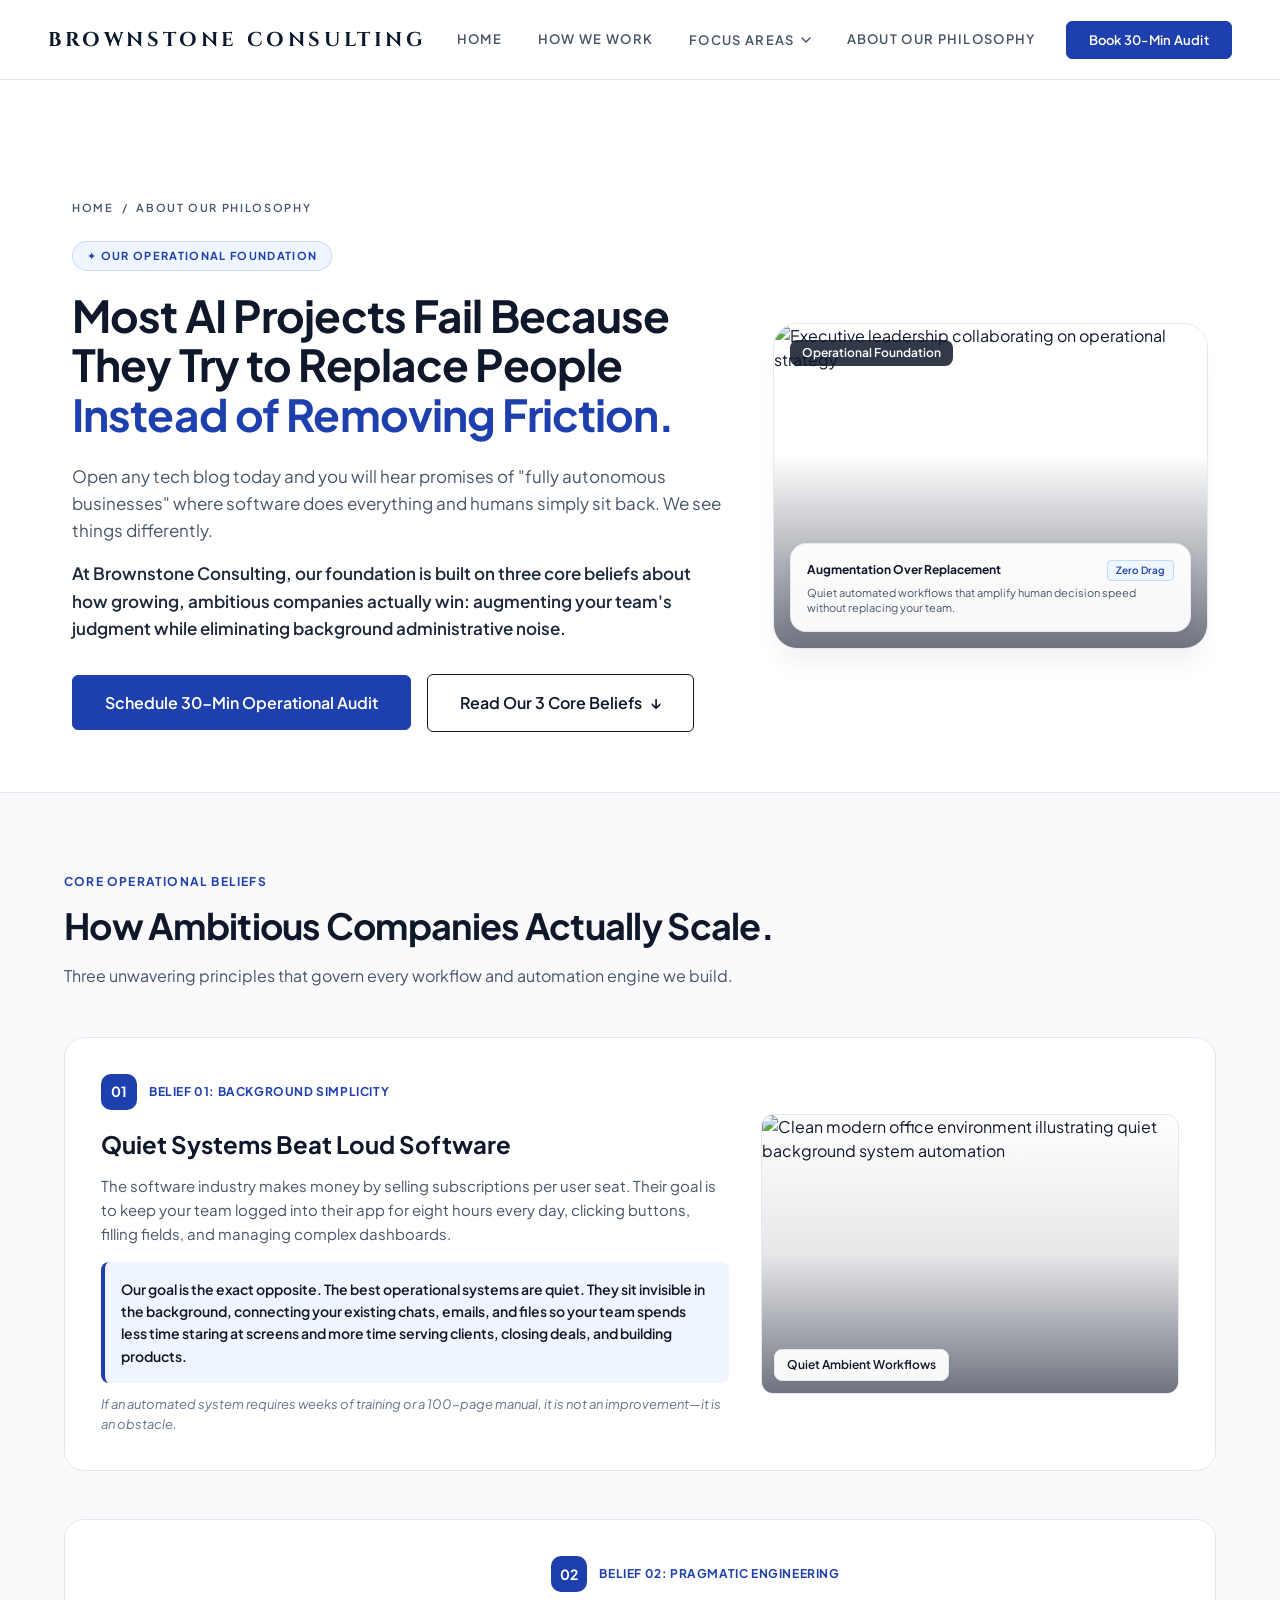
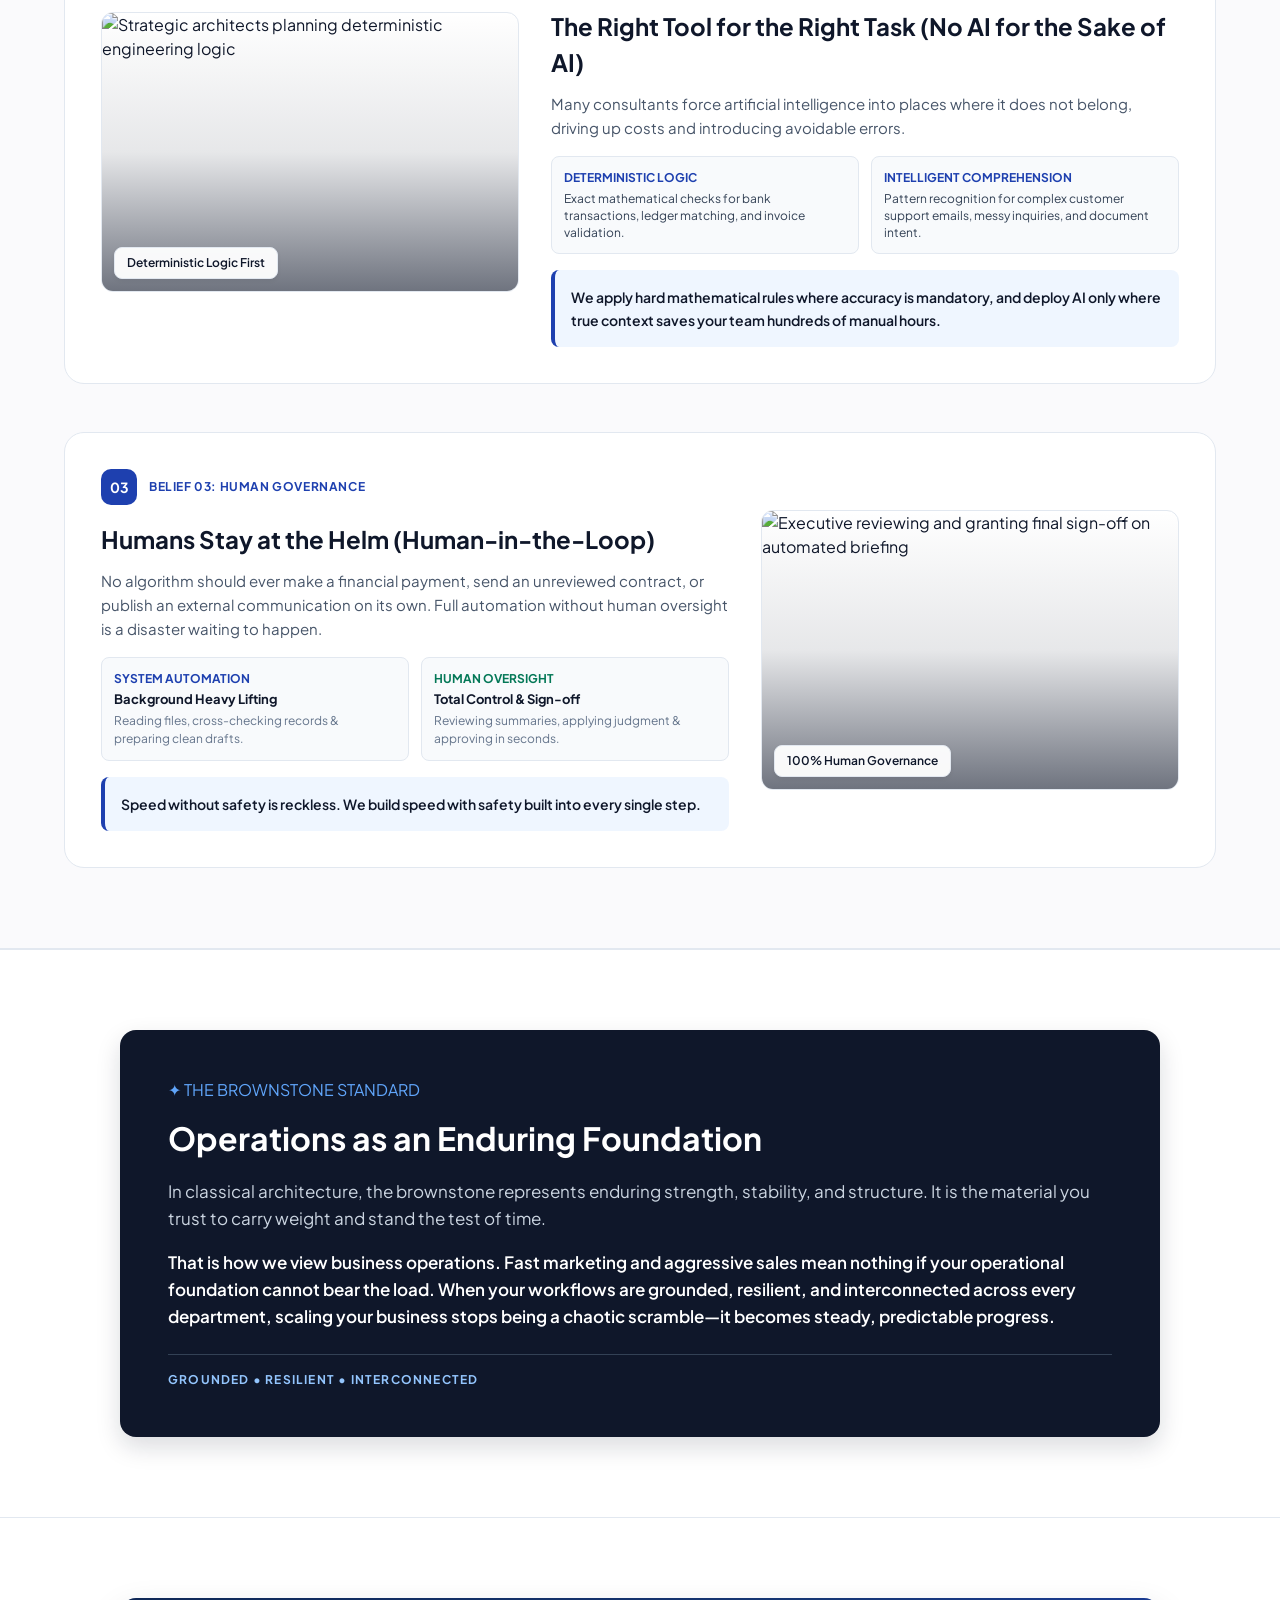
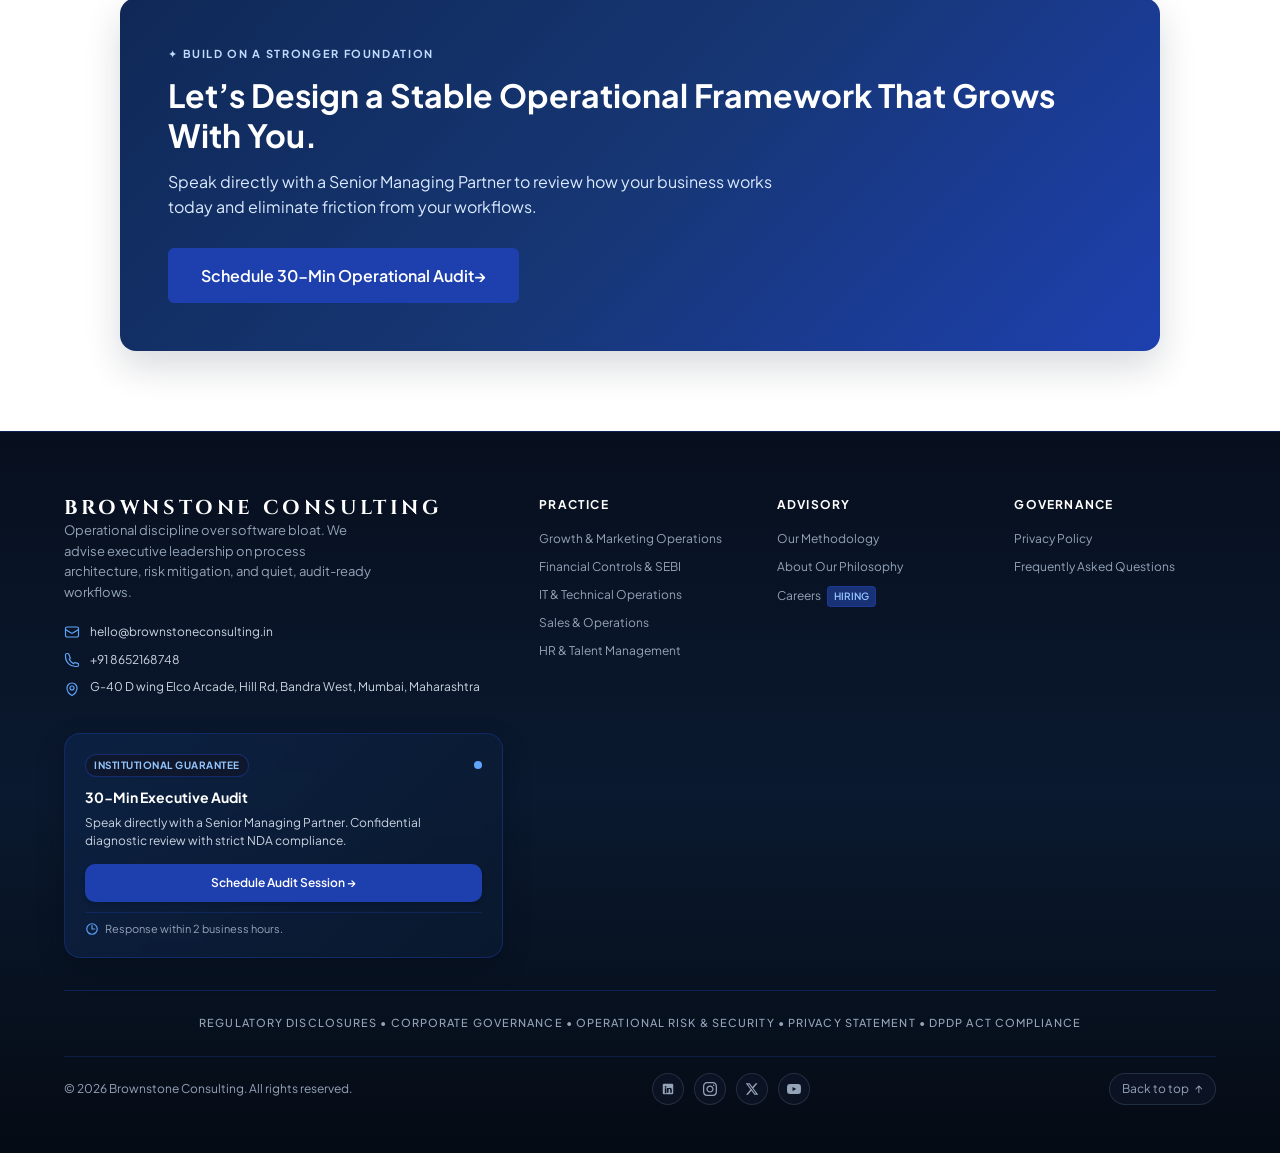
==== about.html @ 665ef695 "Add files via upload" ====
<!DOCTYPE html>
<html lang="en">

<head>
    <meta charset="UTF-8">
    <meta name="viewport" content="width=device-width, initial-scale=1.0, maximum-scale=5.0, user-scalable=yes">
    <meta name="description"
        content="Most AI Projects Fail Because They Try to Replace People Instead of Removing Friction — Our Operational Philosophy at Brownstone Consulting.">
    <title>About Our Philosophy — Brownstone Consulting</title>

    <!-- Google Fonts & Brand Typography -->
    <link rel="preconnect" href="https://fonts.googleapis.com">
    <link rel="preconnect" href="https://fonts.gstatic.com" crossorigin>
    <link href="https://fonts.googleapis.com/css2?family=Cinzel:wght@400;500;600;700&family=Plus+Jakarta+Sans:wght@400;500;600;700;800&display=swap" rel="stylesheet">
    <style>
      .font-brand {
        font-family: 'Cinzel', Georgia, serif !important;
        letter-spacing: 0.22em !important;
      }
    </style>

    <link rel="stylesheet" href="style.css">
</head>

<body>

    <!-- ─── 1. Header Navigation Bar (Fixed Top) ─── -->
    <header class="site-header" id="site-header">
        <div class="header-container">
            <a href="index.html" class="inline-block select-none py-1 hover:opacity-95 transition-opacity" style="text-decoration: none !important;">
              <span style="
                font-family: 'Cinzel', 'Times New Roman', Georgia, serif;
                font-size: 20px;
                font-weight: 700;
                letter-spacing: 0.18em;
                color: #0B192C !important;
                text-transform: uppercase;
                display: inline-block;
                line-height: 1;
                -webkit-text-fill-color: #0B192C !important;
              ">
                BROWNSTONE CONSULTING
              </span>
            </a>

            <nav class="center-nav" aria-label="Primary Navigation">
                <a href="index.html#hero" class="nav-item">HOME</a>
                <a href="index.html#methodology" class="nav-item">HOW WE WORK</a>

                <!-- Focus Areas Interactive Dropdown -->
                <div class="nav-dropdown-wrapper" id="focus-areas-dropdown">
                    <button class="nav-item dropdown-trigger" aria-expanded="false" aria-haspopup="true">
                        <span>FOCUS AREAS</span>
                        <svg class="dropdown-chevron" width="10" height="6" viewBox="0 0 10 6" fill="none">
                            <path d="M1 1L5 5L9 1" stroke="currentColor" stroke-width="1.5" stroke-linecap="round"
                                stroke-linejoin="round" />
                        </svg>
                    </button>
                    <div class="nav-dropdown-menu" role="menu">
                        <div class="dropdown-header font-mono">FUNCTIONAL DEPARTMENT SPECIALIZATIONS</div>

                        <a href="sales-operations.html" class="dropdown-item" role="menuitem" id="nav-sales-ops">
                            <div class="item-text-block">
                                <div class="item-title">Sales &amp; Operations (S&amp;OP)</div>
                                <div class="item-desc">Autonomous lead triage, real-time inventory validation &amp; 1-click CRM sync</div>
                            </div>
                            <span class="item-arrow">→</span>
                        </a>

                        <a href="it-operations.html" class="dropdown-item" role="menuitem" id="nav-it-ops">
                            <div class="item-text-block">
                                <div class="item-title">IT &amp; Technical Operations</div>
                                <div class="item-desc">Self-resolving access requests, ticket triage &amp; human-supervised serverless fixes</div>
                            </div>
                            <span class="item-arrow">→</span>
                        </a>

                        <a href="finance-compliance.html" class="dropdown-item" role="menuitem"
                            id="nav-finance-compliance">
                            <div class="item-text-block">
                                <div class="item-title">Finance &amp; Compliance</div>
                                <div class="item-desc">Continuous SEBI audit readiness, invoice matching &amp; automated approval controls</div>
                            </div>
                            <span class="item-arrow">→</span>
                        </a>

                        <a href="growth-marketing.html" class="dropdown-item" role="menuitem"
                            id="nav-growth-marketing">
                            <div class="item-text-block">
                                <div class="item-title">Growth &amp; Marketing Operations</div>
                                <div class="item-desc">Direct client acquisition &amp; automated WhatsApp triage using your daily tools</div>
                            </div>
                            <span class="item-arrow">→</span>
                        </a>

                        <a href="hr-talent.html" class="dropdown-item" role="menuitem" id="nav-hr-talent">
                            <div class="item-text-block">
                                <div class="item-title">HR &amp; Talent Management</div>
                                <div class="item-desc">Top 5% resume match scoring, calendar scheduling &amp; 24/7 internal policy assistant</div>
                            </div>
                            <span class="item-arrow">→</span>
                        </a>
                    </div>
                </div>

                <a href="philosophy.html" class="nav-item text-blue font-bold">ABOUT OUR PHILOSOPHY</a>
            </nav>

            <div class="header-actions">
                <button class="btn btn-pill-blue" id="header-audit-btn" data-modal-target="audit-modal">Book 30-Min Audit</button>
                <button class="mobile-toggle" id="mobile-toggle" aria-label="Toggle Menu" aria-expanded="false">
                    <span></span>
                    <span></span>
                    <span></span>
                </button>
            </div>
        </div>
    </header>

    <!-- Mobile Drawer -->
    <div class="mobile-drawer" id="mobile-drawer" aria-hidden="true">
        <div class="drawer-header">
            <span class="brand-text">BROWNSTONE</span>
            <button class="drawer-close" id="drawer-close" aria-label="Close menu">&times;</button>
        </div>
        <nav class="mobile-nav" aria-label="Mobile Navigation">
            <a href="index.html#hero" class="mobile-nav-item">HOME</a>
            <a href="index.html#methodology" class="mobile-nav-item">HOW WE WORK</a>
            <div class="mobile-nav-group">
                <div class="mobile-group-title font-mono">FUNCTIONAL SPECIALIZATIONS</div>
                <a href="sales-operations.html" class="mobile-nav-subitem">
                    <span class="subitem-title">Sales &amp; Operations (S&amp;OP)</span>
                    <span class="subitem-desc">Autonomous lead triage, real-time inventory validation &amp; 1-click CRM sync</span>
                </a>
                <a href="it-operations.html" class="mobile-nav-subitem">
                    <span class="subitem-title">IT &amp; Technical Operations</span>
                    <span class="subitem-desc">Self-resolving access requests, ticket triage &amp; human-supervised serverless fixes</span>
                </a>
                <a href="finance-compliance.html" class="mobile-nav-subitem">
                    <span class="subitem-title">Finance &amp; Compliance</span>
                    <span class="subitem-desc">Continuous SEBI audit readiness, invoice matching &amp; automated approval controls</span>
                </a>
                <a href="growth-marketing.html" class="mobile-nav-subitem">
                    <span class="subitem-title">Growth &amp; Marketing Operations</span>
                    <span class="subitem-desc">Direct client acquisition &amp; automated WhatsApp triage using your daily tools</span>
                </a>
                <a href="hr-talent.html" class="mobile-nav-subitem">
                    <span class="subitem-title">HR &amp; Talent Management</span>
                    <span class="subitem-desc">Top 5% resume match scoring, calendar scheduling &amp; 24/7 internal policy assistant</span>
                </a>
            </div>
            <a href="philosophy.html" class="mobile-nav-item text-blue font-bold">ABOUT OUR PHILOSOPHY</a>
        </nav>
        <div class="drawer-footer">
            <button class="btn btn-pill-blue btn-full" data-modal-target="audit-modal">Book 30-Min Audit</button>
        </div>
    </div>

    <!-- Main Wrapper -->
    <main class="main-wrapper">

        <!-- ─── Executive Hero Section ─── -->
        <section class="sop-hero-section" style="padding-top: 120px; padding-bottom: 60px;">
            <div class="sop-container" style="max-width: 1200px; margin: 0 auto; padding: 0 24px;">
                <div class="breadcrumb-trail font-sans" style="margin-bottom: 24px;">
                    <a href="index.html">HOME</a> <span>/</span>
                    <span class="text-blue">ABOUT OUR PHILOSOPHY</span>
                </div>

                <!-- 2-Column Split Hero Layout -->
                <div style="display: grid; grid-template-columns: 1.2fr 0.8fr; gap: 48px; align-items: center;" class="hero-split-grid">
                    <!-- Left Column: Text Content & CTAs -->
                    <div>
                        <div class="specialization-badge font-sans" style="margin-bottom: 20px;">✦ OUR OPERATIONAL FOUNDATION</div>

                        <h1 class="sop-main-title" style="font-size: 44px; line-height: 1.12; font-weight: 700; color: #0F172A; margin-bottom: 24px;">
                            Most AI Projects Fail Because They Try to Replace People <span class="text-blue-highlight" style="color: #1E40AF;">Instead of Removing Friction.</span>
                        </h1>

                        <p class="sop-lead-paragraph" style="font-size: 17px; color: #475569; line-height: 1.6; margin-bottom: 16px;">
                            Open any tech blog today and you will hear promises of "fully autonomous businesses" where software does everything and humans simply sit back. We see things differently.
                        </p>

                        <p class="sop-sub-lead font-semibold" style="font-size: 17px; color: #1E293B; line-height: 1.6; font-weight: 600; margin-bottom: 32px;">
                            At Brownstone Consulting, our foundation is built on three core beliefs about how growing, ambitious companies actually win: augmenting your team's judgment while eliminating background administrative noise.
                        </p>

                        <div class="sop-actions" style="display: flex; flex-wrap: wrap; gap: 16px;">
                            <button class="btn btn-solid-blue" data-modal-target="audit-modal">Schedule 30-Min Operational Audit</button>
                            <a href="#pillars" class="btn btn-outline-dark" style="text-decoration: none;">Read Our 3 Core Beliefs <span class="arrow-down">↓</span></a>
                        </div>
                    </div>

                    <!-- Right Column: Executive Hero Visual Card -->
                    <div class="lg:col-span-5 flex justify-center items-center w-full">
                        <div class="relative w-full max-w-[480px] aspect-[4/3] rounded-3xl overflow-hidden border border-slate-200/90 shadow-xl shadow-slate-900/5 group" style="position: relative; width: 100%; max-width: 480px; aspect-ratio: 4/3; border-radius: 24px; overflow: hidden; border: 1px solid rgba(226, 232, 240, 0.9); box-shadow: 0 20px 25px -5px rgba(15, 23, 42, 0.05);">
                            <img 
                                src="images/philosophy-foundation.jpg" 
                                onerror="this.onerror=null; this.src='https://images.unsplash.com/photo-1542744094-24638eff58bb?q=80&w=1200&auto=format&fit=crop';" 
                                alt="Executive leadership collaborating on operational strategy" 
                                class="w-full h-full object-cover object-center group-hover:scale-105 transition-transform duration-500"
                                loading="eager"
                                style="width: 100%; height: 100%; object-fit: cover; object-position: center; display: block;"
                            />
                            
                            <div class="absolute inset-0 bg-gradient-to-t from-slate-950/60 via-transparent to-transparent pointer-events-none" style="position: absolute; inset: 0; background: linear-gradient(to top, rgba(15, 23, 42, 0.6) 0%, transparent 60%); pointer-events: none;"></div>

                            <div class="absolute top-4 left-4 z-10 px-3 py-1 rounded-lg bg-slate-900/85 backdrop-blur-md border border-white/15" style="position: absolute; top: 16px; left: 16px; z-index: 10; background: rgba(15, 23, 42, 0.85); color: #FFFFFF; font-size: 12px; font-weight: 600; padding: 4px 12px; border-radius: 8px;">
                                <span class="text-xs font-semibold text-white tracking-wide">
                                    Operational Foundation
                                </span>
                            </div>

                            <div class="absolute bottom-4 left-4 right-4 z-10 p-4 rounded-2xl bg-white/95 backdrop-blur-md border border-slate-200/90 shadow-md" style="position: absolute; bottom: 16px; left: 16px; right: 16px; z-index: 10; background: rgba(255, 255, 255, 0.95); backdrop-filter: blur(8px); border: 1px solid rgba(226, 232, 240, 0.9); box-shadow: 0 4px 12px rgba(0, 0, 0, 0.05); padding: 16px; border-radius: 16px;">
                                <div class="flex items-center justify-between" style="display: flex; align-items: center; justify-content: space-between; gap: 8px;">
                                    <span class="text-xs font-bold text-slate-900" style="font-size: 12px; font-weight: 700; color: #0F172A;">
                                        Augmentation Over Replacement
                                    </span>
                                    <span class="text-[10px] font-semibold text-[#1E40AF] bg-blue-50 border border-blue-200 px-2 py-0.5 rounded" style="font-size: 10px; font-weight: 600; color: #1E40AF; background: #EFF6FF; border: 1px solid #BFDBFE; padding: 2px 8px; border-radius: 4px;">
                                        Zero Drag
                                    </span>
                                </div>
                                <p class="text-[11px] text-slate-600 mt-1 leading-snug font-normal" style="font-size: 11px; color: #475569; font-weight: 400; margin-top: 4px; line-height: 1.4;">
                                    Quiet automated workflows that amplify human decision speed without replacing your team.
                                </p>
                            </div>
                        </div>
                    </div>
                </div>
            </div>
        </section>

        <!-- ─── 01 // Section: Three Core Beliefs (Alternating Editorial Visual Cards) ─── -->
        <section class="sop-section bg-light-surface" id="pillars" style="padding: 80px 0; background: #FAFAFC; border-top: 1px solid #E2E8F0; border-bottom: 1px solid #E2E8F0;">
            <div class="sop-container" style="max-width: 1200px; margin: 0 auto; padding: 0 24px;">
                <div class="section-header-left" style="margin-bottom: 48px;">
                    <div class="section-tag font-sans" style="color: #1E40AF; font-weight: 700; font-size: 12px; letter-spacing: 0.1em; margin-bottom: 8px;">CORE OPERATIONAL BELIEFS</div>
                    <h2 class="section-title" style="font-size: 36px; font-weight: 700; color: #0F172A;">How Ambitious Companies Actually Scale.</h2>
                    <p class="section-desc" style="color: #475569; font-size: 16px;">Three unwavering principles that govern every workflow and automation engine we build.</p>
                </div>

                <div style="display: flex; flex-direction: column; gap: 48px;">
                    <!-- Principle 01 (Left Text / Right Image) -->
                    <div style="background: #FFFFFF; border-radius: 20px; border: 1px solid #E2E8F0; padding: 36px; display: grid; grid-template-columns: 1.2fr 0.8fr; gap: 32px; align-items: center;" class="framework-card-grid">
                        <div>
                            <div style="display: flex; align-items: center; gap: 12px; margin-bottom: 16px;">
                                <span style="width: 36px; height: 36px; border-radius: 10px; background: #1E40AF; color: #FFFFFF; font-family: var(--font-sans); font-weight: 700; font-size: 14px; display: flex; align-items: center; justify-content: center;">01</span>
                                <span style="font-family: var(--font-sans); font-size: 12px; font-weight: 700; color: #1E40AF; text-transform: uppercase; letter-spacing: 0.05em;">Belief 01: Background Simplicity</span>
                            </div>
                            <h3 style="font-size: 24px; font-weight: 700; color: #0F172A; margin-bottom: 12px;">Quiet Systems Beat Loud Software</h3>
                            <p style="color: #475569; font-size: 15px; line-height: 1.6; margin-bottom: 16px;">The software industry makes money by selling subscriptions per user seat. Their goal is to keep your team logged into their app for eight hours every day, clicking buttons, filling fields, and managing complex dashboards.</p>
                            <div style="background: #EFF6FF; padding: 16px; border-left: 4px solid #1E40AF; border-radius: 8px; font-weight: 600; color: #0F172A; font-size: 14px; line-height: 1.6; margin-bottom: 12px;">
                                Our goal is the exact opposite. The best operational systems are quiet. They sit invisible in the background, connecting your existing chats, emails, and files so your team spends less time staring at screens and more time serving clients, closing deals, and building products.
                            </div>
                            <p style="font-size: 13px; color: #64748B; font-style: italic; margin: 0;">
                                If an automated system requires weeks of training or a 100-page manual, it is not an improvement—it is an obstacle.
                            </p>
                        </div>
                        <div style="position: relative; border-radius: 12px; overflow: hidden; border: 1px solid #E2E8F0; height: 280px;">
                            <img src="https://images.unsplash.com/photo-1497366811353-6870744d04b2?q=80&w=900&auto=format&fit=crop" alt="Clean modern office environment illustrating quiet background system automation" style="width: 100%; height: 100%; object-fit: cover;" />
                            <div style="position: absolute; inset: 0; background: linear-gradient(to top, rgba(15,23,42,0.6) 0%, rgba(15,23,42,0.1) 50%, transparent 100%);"></div>
                            <div style="position: absolute; bottom: 12px; left: 12px; z-index: 10; background: rgba(255,255,255,0.95); backdrop-filter: blur(4px); color: #0F172A; font-size: 12px; font-weight: 600; padding: 6px 12px; border-radius: 8px; border: 1px solid #E2E8F0; box-shadow: 0 2px 4px rgba(0,0,0,0.05);">
                                Quiet Ambient Workflows
                            </div>
                        </div>
                    </div>

                    <!-- Principle 02 (Left Image / Right Text) -->
                    <div style="background: #FFFFFF; border-radius: 20px; border: 1px solid #E2E8F0; padding: 36px; display: grid; grid-template-columns: 0.8fr 1.2fr; gap: 32px; align-items: center;" class="framework-card-grid">
                        <div style="position: relative; border-radius: 12px; overflow: hidden; border: 1px solid #E2E8F0; height: 280px;">
                            <img src="https://images.unsplash.com/photo-1553877522-43269d4ea984?q=80&w=900&auto=format&fit=crop" alt="Strategic architects planning deterministic engineering logic" style="width: 100%; height: 100%; object-fit: cover;" />
                            <div style="position: absolute; inset: 0; background: linear-gradient(to top, rgba(15,23,42,0.6) 0%, rgba(15,23,42,0.1) 50%, transparent 100%);"></div>
                            <div style="position: absolute; bottom: 12px; left: 12px; z-index: 10; background: rgba(255,255,255,0.95); backdrop-filter: blur(4px); color: #0F172A; font-size: 12px; font-weight: 600; padding: 6px 12px; border-radius: 8px; border: 1px solid #E2E8F0; box-shadow: 0 2px 4px rgba(0,0,0,0.05);">
                                Deterministic Logic First
                            </div>
                        </div>
                        <div>
                            <div style="display: flex; align-items: center; gap: 12px; margin-bottom: 16px;">
                                <span style="width: 36px; height: 36px; border-radius: 10px; background: #1E40AF; color: #FFFFFF; font-family: var(--font-sans); font-weight: 700; font-size: 14px; display: flex; align-items: center; justify-content: center;">02</span>
                                <span style="font-family: var(--font-sans); font-size: 12px; font-weight: 700; color: #1E40AF; text-transform: uppercase; letter-spacing: 0.05em;">Belief 02: Pragmatic Engineering</span>
                            </div>
                            <h3 style="font-size: 24px; font-weight: 700; color: #0F172A; margin-bottom: 12px;">The Right Tool for the Right Task (No AI for the Sake of AI)</h3>
                            <p style="color: #475569; font-size: 15px; line-height: 1.6; margin-bottom: 16px;">Many consultants force artificial intelligence into places where it does not belong, driving up costs and introducing avoidable errors.</p>
                            <div style="display: grid; grid-template-columns: 1fr 1fr; gap: 12px; margin-bottom: 16px;">
                                <div style="background: #F8FAFC; padding: 12px; border-radius: 8px; border: 1px solid #E2E8F0;">
                                    <div style="font-family: var(--font-sans); font-size: 12px; font-weight: 700; color: #1E40AF; text-transform: uppercase; margin-bottom: 4px;">DETERMINISTIC LOGIC</div>
                                    <div style="font-size: 12px; color: #334155; line-height: 1.4;">Exact mathematical checks for bank transactions, ledger matching, and invoice validation.</div>
                                </div>
                                <div style="background: #F8FAFC; padding: 12px; border-radius: 8px; border: 1px solid #E2E8F0;">
                                    <div style="font-family: var(--font-sans); font-size: 12px; font-weight: 700; color: #1E40AF; text-transform: uppercase; margin-bottom: 4px;">INTELLIGENT COMPREHENSION</div>
                                    <div style="font-size: 12px; color: #334155; line-height: 1.4;">Pattern recognition for complex customer support emails, messy inquiries, and document intent.</div>
                                </div>
                            </div>
                            <div style="background: #EFF6FF; padding: 16px; border-left: 4px solid #1E40AF; border-radius: 8px; font-weight: 600; color: #0F172A; font-size: 14px; line-height: 1.6;">
                                We apply hard mathematical rules where accuracy is mandatory, and deploy AI only where true context saves your team hundreds of manual hours.
                            </div>
                        </div>
                    </div>

                    <!-- Principle 03 (Left Text / Right Image) -->
                    <div style="background: #FFFFFF; border-radius: 20px; border: 1px solid #E2E8F0; padding: 36px; display: grid; grid-template-columns: 1.2fr 0.8fr; gap: 32px; align-items: center;" class="framework-card-grid">
                        <div>
                            <div style="display: flex; align-items: center; gap: 12px; margin-bottom: 16px;">
                                <span style="width: 36px; height: 36px; border-radius: 10px; background: #1E40AF; color: #FFFFFF; font-family: var(--font-sans); font-weight: 700; font-size: 14px; display: flex; align-items: center; justify-content: center;">03</span>
                                <span style="font-family: var(--font-sans); font-size: 12px; font-weight: 700; color: #1E40AF; text-transform: uppercase; letter-spacing: 0.05em;">Belief 03: Human Governance</span>
                            </div>
                            <h3 style="font-size: 24px; font-weight: 700; color: #0F172A; margin-bottom: 12px;">Humans Stay at the Helm (Human-in-the-Loop)</h3>
                            <p style="color: #475569; font-size: 15px; line-height: 1.6; margin-bottom: 16px;">No algorithm should ever make a financial payment, send an unreviewed contract, or publish an external communication on its own. Full automation without human oversight is a disaster waiting to happen.</p>
                            <div style="display: grid; grid-template-columns: 1fr 1fr; gap: 12px; margin-bottom: 16px;">
                                <div style="background: #F8FAFC; padding: 12px; border-radius: 8px; border: 1px solid #E2E8F0;">
                                    <div style="font-family: var(--font-sans); font-size: 12px; font-weight: 700; color: #1E40AF; text-transform: uppercase; margin-bottom: 2px;">SYSTEM AUTOMATION</div>
                                    <div style="font-size: 13px; font-weight: 700; color: #0F172A; margin-bottom: 2px;">Background Heavy Lifting</div>
                                    <div style="font-size: 12px; color: #64748B;">Reading files, cross-checking records &amp; preparing clean drafts.</div>
                                </div>
                                <div style="background: #F8FAFC; padding: 12px; border-radius: 8px; border: 1px solid #E2E8F0;">
                                    <div style="font-family: var(--font-sans); font-size: 12px; font-weight: 700; color: #047857; text-transform: uppercase; margin-bottom: 2px;">HUMAN OVERSIGHT</div>
                                    <div style="font-size: 13px; font-weight: 700; color: #0F172A; margin-bottom: 2px;">Total Control &amp; Sign-off</div>
                                    <div style="font-size: 12px; color: #64748B;">Reviewing summaries, applying judgment &amp; approving in seconds.</div>
                                </div>
                            </div>
                            <div style="background: #EFF6FF; padding: 16px; border-left: 4px solid #1E40AF; border-radius: 8px; font-weight: 600; color: #0F172A; font-size: 14px; line-height: 1.6;">
                                Speed without safety is reckless. We build speed with safety built into every single step.
                            </div>
                        </div>
                        <div style="position: relative; border-radius: 12px; overflow: hidden; border: 1px solid #E2E8F0; height: 280px;">
                            <img src="https://images.unsplash.com/photo-1556761175-5973dc0f32e7?q=80&w=900&auto=format&fit=crop" alt="Executive reviewing and granting final sign-off on automated briefing" style="width: 100%; height: 100%; object-fit: cover;" />
                            <div style="position: absolute; inset: 0; background: linear-gradient(to top, rgba(15,23,42,0.6) 0%, rgba(15,23,42,0.1) 50%, transparent 100%);"></div>
                            <div style="position: absolute; bottom: 12px; left: 12px; z-index: 10; background: rgba(255,255,255,0.95); backdrop-filter: blur(4px); color: #0F172A; font-size: 12px; font-weight: 600; padding: 6px 12px; border-radius: 8px; border: 1px solid #E2E8F0; box-shadow: 0 2px 4px rgba(0,0,0,0.05);">
                                100% Human Governance
                            </div>
                        </div>
                    </div>
                </div>
            </div>
        </section>

        <!-- ─── 02 // Section: The Brownstone Standard ─── -->
        <section class="sop-section bg-white">
            <div class="sop-container">
                <div style="background: #0f172a; color: #ffffff; padding: 48px; border-radius: 16px; box-shadow: 0 10px 25px rgba(15,23,42,0.15);">
                    <div class="font-sans text-xs font-bold text-blue-400 tracking-widest uppercase mb-3" style="color: #60a5fa; font-family: var(--font-sans, sans-serif); margin-bottom: 12px;">✦ THE BROWNSTONE STANDARD</div>
                    <h2 style="color: #ffffff; font-size: 32px; font-weight: 700; margin-bottom: 16px;">Operations as an Enduring Foundation</h2>
                    <p style="color: #cbd5e1; font-size: 17px; line-height: 1.6; margin-bottom: 16px;">
                        In classical architecture, the brownstone represents enduring strength, stability, and structure. It is the material you trust to carry weight and stand the test of time.
                    </p>
                    <p style="color: #ffffff; font-size: 17px; font-weight: 600; line-height: 1.6; margin-bottom: 24px;">
                        That is how we view business operations. Fast marketing and aggressive sales mean nothing if your operational foundation cannot bear the load. When your workflows are grounded, resilient, and interconnected across every department, scaling your business stops being a chaotic scramble—it becomes steady, predictable progress.
                    </p>
                    <div style="border-top: 1px solid #334155; padding-top: 16px; font-family: var(--font-sans, sans-serif); font-size: 12px; font-weight: 700; color: #93c5fd; letter-spacing: 0.1em;">
                        GROUNDED • RESILIENT • INTERCONNECTED
                    </div>
                </div>
            </div>
        </section>

        <!-- Executive CTA Banner Block -->
        <section class="sop-section bg-white">
            <div class="sop-container">
                <div class="cta-banner-box">
                    <div class="banner-tag font-sans" style="font-weight: 700;">✦ BUILD ON A STRONGER FOUNDATION</div>
                    <h2>Let’s Design a Stable Operational Framework That Grows With You.</h2>
                    <p>Speak directly with a Senior Managing Partner to review how your business works today and eliminate friction from your workflows.</p>
                    <button class="btn btn-solid-blue" data-modal-target="audit-modal">Schedule 30-Min Operational Audit <span class="arrow-right">→</span></button>
                </div>
            </div>
        </section>

    </main>

    <!-- ─── Institutional-Grade Royal Navy Footer ─── -->
    <footer style="background: linear-gradient(180deg, #070F1E 0%, #0A192F 50%, #050B14 100%); color: #94A3B8; font-family: var(--font-sans, system-ui, sans-serif); border-top: 1px solid rgba(30, 64, 175, 0.4); position: relative; overflow: hidden;" class="w-full bg-gradient-to-b from-[#070F1E] via-[#0A192F] to-[#050B14] text-slate-300 border-t border-blue-900/40 font-sans relative overflow-hidden">
        <div style="max-width: 1200px; margin: 0 auto; padding: 64px 24px 48px; position: relative; z-index: 10;">
            <!-- Section 1: 5-Column Grid Layout (12 Cols) -->
            <div style="display: grid; grid-template-columns: repeat(auto-fit, minmax(180px, 1fr)); gap: 36px;" class="footer-grid">
                <!-- Column 1: Brand & Direct Outreach (Span 2) -->
                <div style="grid-column: span 2;">
                    <a href="index.html" class="inline-block select-none mb-3 hover:opacity-95 transition-opacity" style="text-decoration: none !important; display: block;">
                      <span style="
                        font-family: 'Cinzel', 'Times New Roman', Georgia, serif !important;
                        font-size: 20px !important;
                        font-weight: 700 !important;
                        letter-spacing: 0.18em !important;
                        color: #FFFFFF !important;
                        text-transform: uppercase !important;
                        display: inline-block !important;
                        line-height: 1 !important;
                        -webkit-text-fill-color: #FFFFFF !important;
                      ">
                        BROWNSTONE CONSULTING
                      </span>
                    </a>
                    <p style="color: #94A3B8; font-size: 13px; line-height: 1.6; margin-bottom: 20px; max-width: 320px;">
                        Operational discipline over software bloat. We advise executive leadership on process architecture, risk mitigation, and quiet, audit-ready workflows.
                    </p>
                    <div style="display: flex; flex-direction: column; gap: 10px; font-size: 12px; color: #CBD5E1;">
                        <div style="display: flex; align-items: center; gap: 10px;">
                            <svg width="16" height="16" fill="none" viewBox="0 0 24 24" stroke="#60A5FA" stroke-width="1.75"><path stroke-linecap="round" stroke-linejoin="round" d="M21.75 6.75v10.5a2.25 2.25 0 01-2.25 2.25h-15a2.25 2.25 0 01-2.25-2.25V6.75m19.5 0A2.25 2.25 0 0019.5 4.5h-15a2.25 2.25 0 00-2.25 2.25m19.5 0v.243a2.25 2.25 0 01-1.07 1.916l-7.5 4.615a2.25 2.25 0 01-2.36 0L3.32 8.91a2.25 2.25 0 01-1.07-1.916V6.75"/></svg>
                            <a href="mailto:hello@brownstoneconsulting.in" style="color: inherit; text-decoration: none;">hello@brownstoneconsulting.in</a>
                        </div>
                        <div style="display: flex; align-items: center; gap: 10px;">
                            <svg width="16" height="16" fill="none" viewBox="0 0 24 24" stroke="#60A5FA" stroke-width="1.75"><path stroke-linecap="round" stroke-linejoin="round" d="M2.25 6.75c0 8.284 6.716 15 15 15h2.25a2.25 2.25 0 002.25-2.25v-1.372c0-.516-.351-.966-.852-1.091l-4.423-1.106c-.44-.11-.902.055-1.173.417l-.97 1.293c-2.828-1.488-5.127-3.787-6.615-6.615l1.293-.97c.362-.271.527-.734.417-1.173L6.963 3.102a1.125 1.125 0 00-1.091-.852H4.5A2.25 2.25 0 002.25 4.5v2.25z"/></svg>
                            <a href="tel:+918652168748" style="color: inherit; text-decoration: none;">+91 8652168748</a>
                        </div>
                        <div style="display: flex; align-items: flex-start; gap: 10px;">
                            <svg width="16" height="16" fill="none" viewBox="0 0 24 24" stroke="#60A5FA" stroke-width="1.75" style="margin-top: 2px; flex-shrink: 0;"><path stroke-linecap="round" stroke-linejoin="round" d="M15 10.5a3 3 0 11-6 0 3 3 0 016 0z"/><path stroke-linecap="round" stroke-linejoin="round" d="M19.5 10.5c0 7.142-7.5 11.25-7.5 11.25S4.5 17.642 4.5 10.5a7.5 7.5 0 1115 0z"/></svg>
                            <span style="line-height: 1.4;">G-40 D wing Elco Arcade, Hill Rd, Bandra West, Mumbai, Maharashtra</span>
                        </div>
                    </div>
                </div>

                <!-- Column 2: Practice -->
                <div>
                    <h3 style="font-size: 12px; font-weight: 700; color: #FFFFFF; letter-spacing: 0.1em; text-transform: uppercase; margin-bottom: 16px;">PRACTICE</h3>
                    <ul style="list-style: none; padding: 0; margin: 0; display: flex; flex-direction: column; gap: 10px; font-size: 12px;">
                        <li><a href="growth-marketing.html" style="color: #94A3B8; text-decoration: none;">Growth &amp; Marketing Operations</a></li>
                        <li><a href="finance-compliance.html" style="color: #94A3B8; text-decoration: none;">Financial Controls &amp; SEBI</a></li>
                        <li><a href="it-operations.html" style="color: #94A3B8; text-decoration: none;">IT &amp; Technical Operations</a></li>
                        <li><a href="sales-operations.html" style="color: #94A3B8; text-decoration: none;">Sales &amp; Operations</a></li>
                        <li><a href="hr-talent.html" style="color: #94A3B8; text-decoration: none;">HR &amp; Talent Management</a></li>
                    </ul>
                </div>

                <!-- Column 3: Advisory -->
                <div>
                    <h3 style="font-size: 12px; font-weight: 700; color: #FFFFFF; letter-spacing: 0.1em; text-transform: uppercase; margin-bottom: 16px;">ADVISORY</h3>
                    <ul style="list-style: none; padding: 0; margin: 0; display: flex; flex-direction: column; gap: 10px; font-size: 12px;">
                        <li><a href="index.html#methodology" style="color: #94A3B8; text-decoration: none;">Our Methodology</a></li>
                        <li><a href="philosophy.html" style="color: #94A3B8; text-decoration: none;">About Our Philosophy</a></li>
                        <li><a href="careers.html" style="color: #94A3B8; text-decoration: none; display: inline-flex; align-items: center;">Careers <span style="margin-left: 6px; padding: 2px 6px; font-size: 10px; font-weight: 600; color: #93C5FD; background: rgba(30,58,138,0.8); border: 1px solid rgba(30,64,175,0.6); border-radius: 4px;">HIRING</span></a></li>
                    </ul>
                </div>

                <!-- Column 4: Governance -->
                <div>
                    <h3 style="font-size: 12px; font-weight: 700; color: #FFFFFF; letter-spacing: 0.1em; text-transform: uppercase; margin-bottom: 16px;">GOVERNANCE</h3>
                    <ul style="list-style: none; padding: 0; margin: 0; display: flex; flex-direction: column; gap: 10px; font-size: 12px;">
                        <li><a href="privacy.html" style="color: #94A3B8; text-decoration: none;">Privacy Policy</a></li>
                        <li><a href="faqs.html" style="color: #94A3B8; text-decoration: none;">Frequently Asked Questions</a></li>
                    </ul>
                </div>

                <!-- Column 5: Executive Audit Guarantee & Inquiries Card (Span 2) -->
                <div style="grid-column: span 2;">
                    <div style="background: linear-gradient(135deg, rgba(13,35,71,0.8) 0%, rgba(10,25,47,0.9) 100%); backdrop-filter: blur(8px); border: 1px solid rgba(30, 64, 175, 0.4); padding: 20px; border-radius: 16px; box-shadow: 0 10px 25px rgba(6, 13, 24, 0.4);">
                        <div style="display: flex; align-items: center; justify-content: space-between; gap: 8px; margin-bottom: 10px;">
                            <span style="font-size: 10px; font-weight: 700; color: #93C5FD; background: rgba(15, 23, 42, 0.8); border: 1px solid rgba(30, 64, 175, 0.5); padding: 3px 8px; border-radius: 9999px; text-transform: uppercase; letter-spacing: 0.05em;">
                                INSTITUTIONAL GUARANTEE
                            </span>
                            <span style="width: 8px; height: 8px; border-radius: 50%; background: #60A5FA;"></span>
                        </div>
                        
                        <h4 style="font-size: 14px; font-weight: 700; color: #FFFFFF; margin: 0 0 6px;">30-Min Executive Audit</h4>
                        <p style="font-size: 12px; color: #CBD5E1; line-height: 1.5; margin: 0 0 14px;">
                            Speak directly with a Senior Managing Partner. Confidential diagnostic review with strict NDA compliance.
                        </p>

                        <a href="index.html#audit" class="btn btn-solid-blue bg-[#1E40AF] text-white font-semibold shadow-md hover:bg-blue-700 transition-colors" style="background-color: #1E40AF !important; color: #FFFFFF !important; font-weight: 600 !important; font-size: 12px; width: 100%; justify-content: center; padding: 10px 16px; border-radius: 10px; margin-bottom: 10px; text-decoration: none; display: inline-flex; align-items: center; gap: 6px; border: none; box-shadow: 0 4px 6px -1px rgba(0, 0, 0, 0.1), 0 2px 4px -1px rgba(0, 0, 0, 0.06); cursor: pointer;">Schedule Audit Session →</a>

                        <div style="font-size: 11px; color: #94A3B8; display: flex; align-items: center; gap: 6px; padding-top: 8px; border-top: 1px solid rgba(30, 64, 175, 0.3);">
                            <svg width="14" height="14" fill="none" viewBox="0 0 24 24" stroke="#60A5FA" stroke-width="2"><path stroke-linecap="round" stroke-linejoin="round" d="M12 6v6h4.5m4.5 0a9 9 0 11-18 0 9 9 0 0118 0z"/></svg>
                            <span>Response within 2 business hours.</span>
                        </div>
                    </div>
                </div>
            </div>

            <!-- Section 2: Institutional Governance Row -->
            <div style="border-top: 1px solid rgba(30, 64, 175, 0.4); margin: 32px 0 24px; padding-top: 24px;">
                <p style="font-size: 11px; color: #94A3B8; font-weight: 500; letter-spacing: 0.1em; text-transform: uppercase; text-align: center; margin: 0;">
                    Regulatory Disclosures • Corporate Governance • Operational Risk &amp; Security • Privacy Statement • DPDP Act Compliance
                </p>
            </div>

            <!-- Section 3: Bottom Legal & Verified Channels Row -->
            <div style="display: flex; flex-wrap: wrap; align-items: center; justify-content: space-between; gap: 16px; padding-top: 16px; border-top: 1px solid rgba(30, 64, 175, 0.3); font-size: 12px; color: #94A3B8;">
                <div>© 2026 Brownstone Consulting. All rights reserved.</div>
                
                <!-- Social Channels -->
                <div style="display: flex; align-items: center; gap: 10px;">
                    <a href="https://www.linkedin.com/in/brownstone-consulting-46a429434/" target="_blank" rel="noopener noreferrer" aria-label="LinkedIn" style="width: 32px; height: 32px; border-radius: 50%; background: rgba(15, 23, 42, 0.6); border: 1px solid rgba(51, 65, 85, 0.6); display: flex; align-items: center; justify-content: center; color: #94A3B8; text-decoration: none;"><svg width="14" height="14" fill="currentColor" viewBox="0 0 24 24"><path d="M19 3a2 2 0 0 1 2 2v14a2 2 0 0 1-2 2H5a2 2 0 0 1-2-2V5a2 2 0 0 1 2-2h14m-.5 15.5v-5.3a3.26 3.26 0 0 0-3.26-3.26c-.85 0-1.84.52-2.28 1.3v-1.11h-2.79v8.37h2.79v-4.93c0-.77.62-1.4 1.39-1.4a1.4 1.4 0 0 1 1.4 1.4v4.93h2.75M6.46 10.9v8.37H9.25V10.9H6.46M7.86 6.66a1.64 1.64 0 1 0 0 3.28 1.64 1.64 0 0 0 0-3.28Z"/></svg></a>
                    <a href="https://www.instagram.com/brownstone.consulting/" target="_blank" rel="noopener noreferrer" aria-label="Instagram" style="width: 32px; height: 32px; border-radius: 50%; background: rgba(15, 23, 42, 0.6); border: 1px solid rgba(51, 65, 85, 0.6); display: flex; align-items: center; justify-content: center; color: #94A3B8; text-decoration: none;"><svg width="14" height="14" fill="currentColor" viewBox="0 0 24 24"><path d="M12 2.163c3.204 0 3.584.012 4.85.07 3.252.148 4.771 1.691 4.919 4.919.058 1.265.069 1.645.069 4.849 0 3.205-.012 3.584-.069 4.849-.149 3.225-1.664 4.771-4.919 4.919-1.266.058-1.644.07-4.85.07-3.204 0-3.584-.012-4.849-.07-3.26-.149-4.771-1.699-4.919-4.92-.058-1.265-.07-1.644-.07-4.849 0-3.204.013-3.583.07-4.849.149-3.227 1.664-4.771 4.919-4.919 1.266-.057 1.645-.069 4.849-.069zm0-2.163c-3.259 0-3.667.014-4.947.072-4.358.2-6.78 2.618-6.98 6.98-.059 1.281-.073 1.689-.073 4.948 0 3.259.014 3.668.072 4.948.2 4.358 2.618 6.78 6.98 6.98 1.281.058 1.689.072 4.948.072 3.259 0 3.668-.014 4.948-.072 4.354-.2 6.782-2.618 6.979-6.98.059-1.28.073-1.689.073-4.948 0-3.259-.014-3.667-.072-4.947-.196-4.354-2.617-6.78-6.979-6.98-1.281-.059-1.69-.073-4.949-.073zm0 5.838c-3.403 0-6.162 2.759-6.162 6.162s2.759 6.163 6.162 6.163 6.162-2.759 6.162-6.163c0-3.403-2.759-6.162-6.162-6.162zm0 10.162c-2.209 0-4-1.79-4-4 0-2.209 1.791-4 4-4s4 1.791 4 4c0 2.21-1.791 4-4 4zm6.406-11.845c-.796 0-1.441.645-1.441 1.44s.645 1.44 1.441 1.44c.795 0 1.439-.645 1.439-1.44s-.644-1.44-1.439-1.44z"/></svg></a>
                    <a href="https://x.com/Brownstone_in" target="_blank" rel="noopener noreferrer" aria-label="X (Twitter)" style="width: 32px; height: 32px; border-radius: 50%; background: rgba(15, 23, 42, 0.6); border: 1px solid rgba(51, 65, 85, 0.6); display: flex; align-items: center; justify-content: center; color: #94A3B8; text-decoration: none;"><svg width="14" height="14" fill="currentColor" viewBox="0 0 24 24"><path d="M18.244 2.25h3.308l-7.227 8.26 8.502 11.24H16.17l-5.214-6.817L4.99 21.75H1.68l7.73-8.835L1.254 2.25H8.08l4.713 6.231zm-1.161 17.52h1.833L7.084 4.126H5.117z"/></svg></a>
                    <a href="https://www.youtube.com/@BrownstoneConsulting" target="_blank" rel="noopener noreferrer" aria-label="YouTube" style="width: 32px; height: 32px; border-radius: 50%; background: rgba(15, 23, 42, 0.6); border: 1px solid rgba(51, 65, 85, 0.6); display: flex; align-items: center; justify-content: center; color: #94A3B8; text-decoration: none;"><svg width="14" height="14" fill="currentColor" viewBox="0 0 24 24"><path d="M23.498 6.186a3.016 3.016 0 0 0-2.122-2.136C19.505 3.545 12 3.545 12 3.545s-7.505 0-9.377.505A3.017 3.017 0 0 0 .502 6.186C0 8.07 0 12 0 12s0 3.93.502 5.814a3.016 3.016 0 0 0 2.122 2.136c1.871.505 9.376.505 9.376.505s7.505 0 9.377-.505a3.015 3.015 0 0 0 2.122-2.136C24 15.93 24 12 24 12s0-3.93-.502-5.814zM9.545 15.568V8.432L15.818 12l-6.273 3.568z"/></svg></a>
                </div>

                <!-- Back to Top -->
                <a href="#site-header" onclick="window.scrollTo({top: 0, behavior: 'smooth'}); return false;" style="color: #94A3B8; text-decoration: none; display: inline-flex; align-items: center; gap: 6px; padding: 6px 12px; border-radius: 9999px; background: rgba(15, 23, 42, 0.6); border: 1px solid rgba(51, 65, 85, 0.6);">
                    <span>Back to top</span> ↑
                </a>
            </div>
        </div>
    </footer>

    <!-- ─── Interactive Operational Audit Modal ─── -->
    <div class="modal-backdrop" id="audit-modal" aria-hidden="true" role="dialog" aria-modal="true"
        aria-labelledby="modal-audit-title">
        <div class="modal-window">
            <button class="modal-close-btn" aria-label="Close modal">&times;</button>
            <div class="modal-header">
                <div class="modal-tag font-mono">EXECUTIVE OPERATIONAL AUDIT</div>
                <h3 class="modal-title" id="modal-audit-title">Schedule 30-Min Operational Audit</h3>
                <p class="modal-desc">Speak directly with a senior managing partner to diagnose workflow friction, manual overhead, and automation opportunities in your enterprise software suite.</p>
            </div>
            <form id="auditForm" class="audit-form space-y-4">
                <div class="form-grid">
                    <div class="form-field">
                        <label for="auditFullName">Full Name *</label>
                        <input type="text" id="auditFullName" name="fullName" required placeholder="e.g. Sarah Jenkins">
                    </div>
                    <div class="form-field">
                        <label for="auditEmail">Work Email *</label>
                        <input type="email" id="auditEmail" name="workEmail" required placeholder="s.jenkins@company.com">
                    </div>
                    <div class="form-field">
                        <label for="auditCompany">Company Name *</label>
                        <input type="text" id="auditCompany" name="companyName" required placeholder="e.g. Apex Global Logistics">
                    </div>
                    <div class="form-field">
                        <label for="auditTeamSize">Team Size</label>
                        <select id="auditTeamSize" name="teamSize" required>
                            <option value="10-50">10 – 50 employees</option>
                            <option value="50-250">50 – 250 employees</option>
                            <option value="250-1000">250 – 1,000 employees</option>
                            <option value="1000+">1,000+ Enterprise</option>
                        </select>
                    </div>
                </div>
                <div class="form-field full-width">
                    <label for="auditBottleneck">Primary Bottleneck / Priority Area</label>
                    <textarea id="auditBottleneck" name="bottleneck" rows="3"
                        placeholder="Describe manual processes, redundant data entry, or communication delays..." required></textarea>
                </div>
                <button type="submit" id="auditSubmitBtn" class="btn btn-solid-blue btn-full">Submit Operational Audit Request</button>
                <p id="auditStatusMsg" class="text-xs text-center font-medium mt-2 hidden"></p>
                <div class="form-security-note">✦ Confidential institutional review. Strict NDA compliance.</div>
            </form>

            <div class="modal-thankyou" id="audit-thankyou" style="display: none;">
                <div class="thankyou-badge">✓</div>
                <h3>Audit Session Request Confirmed</h3>
                <p>A Senior Director from Brownstone Consulting will review your workflow parameters and reach out within 2 business hours with calendar invites.</p>
                <button class="btn btn-outline-dark modal-dismiss">Close Window</button>
            </div>
        </div>
    </div>

    <script src="script.js"></script>
</body>

</html>
---- style.css ----
/* =====================================================
   Brownstone Consulting — Institutional Enterprise UI
   Exact Specs: Header (80px, #FFFFFF, Hairline #E2E8F0)
   Hero (1050px max-width, left aligned, 56px headline)
   3-Column Editorial Grid (48px gap, #E2E8F0 hairline divider)
   ===================================================== */

/* ── Reset & Foundation ── */
*, *::before, *::after {
    box-sizing: border-box;
    margin: 0;
    padding: 0;
}

:root {
    --white: #FFFFFF;
    --navy: #0F172A;
    --slate: #475569;
    --blue: #1E40AF;
    --blue-hover: #1d4ed8;
    --border: #E2E8F0;
    --bg-subtle: #F8FAFC;
    
    --font-sans: 'Plus Jakarta Sans', system-ui, -apple-system, sans-serif;
    --font-serif: 'Cinzel', 'Cormorant Garamond', Georgia, serif;
    --font-mono: 'JetBrains Mono', 'Space Mono', monospace;
}

.font-brand {
    font-family: 'Cinzel', 'Times New Roman', Georgia, serif !important;
    letter-spacing: 0.18em !important;
    font-weight: 700 !important;
}

html, body {
    overflow-x: hidden !important;
    width: 100% !important;
    margin: 0;
    padding: 0;
    scroll-behavior: smooth;
    background-color: var(--white);
    color: var(--navy);
    font-family: var(--font-sans);
    -webkit-font-smoothing: antialiased;
    line-height: 1.5;
}

/* ── 1. Header Navigation Bar (Fixed Top) ── */
.site-header {
    position: fixed;
    top: 0;
    left: 0;
    right: 0;
    height: 80px;
    background-color: var(--white);
    border-bottom: 1px solid var(--border);
    z-index: 1000;
    display: flex;
    align-items: center;
    transition: box-shadow 0.3s ease;
}

.site-header.scrolled {
    box-shadow: 0 4px 20px rgba(15, 23, 42, 0.04);
}

.header-container {
    width: 100%;
    max-width: 1440px;
    margin: 0 auto;
    padding: 0 48px;
    display: flex;
    align-items: center;
    justify-content: space-between;
}

/* Left Brand Text */
.brand-logo {
    text-decoration: none;
    display: inline-flex;
    align-items: center;
}

.brand-text {
    font-family: var(--font-serif);
    font-weight: 700;
    font-size: 24px;
    letter-spacing: 0.24em;
    color: #070F1E;
    text-transform: uppercase;
    line-height: 1;
}

/* Center Navigation Links */
.center-nav {
    display: flex;
    align-items: center;
    gap: 36px;
}

.nav-item {
    font-family: var(--font-sans);
    font-size: 13px;
    font-weight: 600;
    color: var(--slate);
    text-transform: uppercase;
    letter-spacing: 0.1em;
    text-decoration: none;
    padding: 6px 0;
    position: relative;
    transition: color 0.25s ease;
    background: transparent;
    border: none;
    cursor: pointer;
}

.nav-item::after {
    content: '';
    position: absolute;
    bottom: 0;
    left: 0;
    width: 100%;
    height: 2px;
    background-color: var(--blue);
    transform: scaleX(0);
    transform-origin: right;
    transition: transform 0.25s cubic-bezier(0.16, 1, 0.3, 1);
}

.nav-item:hover {
    color: var(--navy);
}

.nav-item:hover::after {
    transform: scaleX(1);
    transform-origin: left;
}

/* Dropdown Container */
.nav-dropdown-wrapper {
    position: relative;
    display: inline-block;
}

.dropdown-trigger {
    display: inline-flex;
    align-items: center;
    gap: 6px;
}

.dropdown-chevron {
    transition: transform 0.25s ease, color 0.25s ease;
    color: var(--slate);
}

.nav-dropdown-wrapper:hover .dropdown-chevron,
.nav-dropdown-wrapper.active .dropdown-chevron {
    transform: rotate(180deg);
    color: var(--blue);
}

.nav-dropdown-menu {
    position: absolute;
    top: calc(100% + 8px);
    left: -12px;
    width: 380px;
    background-color: #FFFFFF;
    border: 1px solid var(--border);
    border-radius: 12px;
    padding: 12px 8px;
    box-shadow: 0 16px 40px rgba(15, 23, 42, 0.12);
    opacity: 0;
    visibility: hidden;
    transform: translateY(8px);
    transition: all 0.2s cubic-bezier(0.16, 1, 0.3, 1);
    z-index: 100;
}

.nav-dropdown-wrapper:hover .nav-dropdown-menu,
.nav-dropdown-wrapper.active .nav-dropdown-menu {
    opacity: 1;
    visibility: visible;
    transform: translateY(0);
}

.dropdown-header {
    font-family: var(--font-mono);
    font-size: 10px;
    font-weight: 700;
    color: var(--blue);
    letter-spacing: 0.15em;
    text-transform: uppercase;
    padding: 6px 12px 8px 12px;
    border-bottom: 1px solid #F1F5F9;
    margin-bottom: 6px;
}

.dropdown-item {
    display: flex;
    align-items: center;
    justify-content: space-between;
    padding: 10px 12px;
    border-radius: 8px;
    text-decoration: none;
    transition: all 0.2s ease;
    gap: 12px;
}

.dropdown-item:hover {
    background-color: #EFF6FF;
    transform: translateX(2px);
}

.item-text-block {
    display: flex;
    flex-direction: column;
    gap: 2px;
}

.item-title {
    font-family: var(--font-sans);
    font-size: 13px;
    font-weight: 700;
    color: var(--navy);
    transition: color 0.2s ease;
}

.dropdown-item:hover .item-title {
    color: var(--blue);
}

.item-desc {
    font-family: var(--font-sans);
    font-size: 11px;
    font-weight: 400;
    color: #64748B;
    line-height: 1.35;
}

.item-arrow {
    font-size: 12px;
    color: #94A3B8;
    transition: transform 0.2s ease, color 0.2s ease;
    flex-shrink: 0;
}

.dropdown-item:hover .item-arrow {
    color: var(--blue);
    transform: translateX(3px);
}

/* Mobile Nav Groups */
.mobile-nav-group {
    padding: 12px 0 8px 0;
    border-top: 1px solid #F1F5F9;
    border-bottom: 1px solid #F1F5F9;
    margin: 8px 0;
}

.mobile-group-title {
    font-family: var(--font-mono);
    font-size: 10px;
    font-weight: 700;
    color: var(--blue);
    letter-spacing: 0.15em;
    margin-bottom: 8px;
}

.mobile-nav-subitem {
    display: flex;
    flex-direction: column;
    gap: 2px;
    padding: 8px 0 8px 12px;
    text-decoration: none;
    transition: color 0.2s ease;
}

.subitem-title {
    font-family: var(--font-sans);
    font-size: 13px;
    font-weight: 600;
    color: var(--navy);
}

.subitem-desc {
    font-family: var(--font-sans);
    font-size: 11px;
    color: #64748B;
    line-height: 1.3;
}

.mobile-nav-subitem:hover .subitem-title {
    color: var(--blue);
}

/* Right Action Button */
.header-actions {
    display: flex;
    align-items: center;
    gap: 16px;
}

.btn-pill-blue {
    background-color: var(--blue);
    color: var(--white);
    font-family: var(--font-sans);
    font-size: 13px;
    font-weight: 600;
    padding: 10px 22px;
    border-radius: 6px;
    border: 1.5px solid var(--blue);
    cursor: pointer;
    text-decoration: none;
    letter-spacing: 0.02em;
    display: inline-flex;
    align-items: center;
    justify-content: center;
    transition: all 0.25s ease;
}

.btn-pill-blue:hover {
    background-color: var(--blue-hover);
    border-color: var(--blue-hover);
    transform: translateY(-1px);
    box-shadow: 0 4px 14px rgba(30, 64, 175, 0.2);
}

/* Mobile Toggle Hamburger */
.mobile-toggle {
    display: none;
    flex-direction: column;
    justify-content: space-between;
    width: 26px;
    height: 18px;
    background: transparent;
    border: none;
    cursor: pointer;
    padding: 0;
    z-index: 1010;
}

.mobile-toggle span {
    width: 100%;
    height: 2px;
    background-color: var(--navy);
    transition: all 0.3s ease;
}

.mobile-toggle.active span:nth-child(1) {
    transform: translateY(8px) rotate(45deg);
}

.mobile-toggle.active span:nth-child(2) {
    opacity: 0;
}

.mobile-toggle.active span:nth-child(3) {
    transform: translateY(-8px) rotate(-45deg);
}

/* Mobile Drawer */
.mobile-drawer {
    position: fixed;
    top: 0;
    right: -100%;
    width: 320px;
    height: 100vh;
    background-color: var(--white);
    border-left: 1px solid var(--border);
    z-index: 1005;
    padding: 32px 32px 40px;
    display: flex;
    flex-direction: column;
    transition: right 0.4s cubic-bezier(0.16, 1, 0.3, 1);
    box-shadow: -10px 0 30px rgba(0, 0, 0, 0.05);
}

.mobile-drawer.open {
    right: 0;
}

.drawer-header {
    display: flex;
    align-items: center;
    justify-content: space-between;
    margin-bottom: 40px;
    padding-bottom: 20px;
    border-bottom: 1px solid var(--border);
}

.drawer-close {
    background: transparent;
    border: none;
    font-size: 28px;
    line-height: 1;
    color: var(--navy);
    cursor: pointer;
}

.mobile-nav {
    display: flex;
    flex-direction: column;
    gap: 24px;
    margin-bottom: auto;
}

.mobile-nav-item {
    font-family: var(--font-sans);
    font-size: 14px;
    font-weight: 600;
    color: var(--slate);
    text-transform: uppercase;
    letter-spacing: 0.1em;
    text-decoration: none;
    transition: color 0.2s ease;
}

.mobile-nav-item:hover {
    color: var(--blue);
}

/* ── 2. Main Executive Hero Section ── */
.main-wrapper {
    padding-top: 80px;
    background-color: var(--white);
}

.hero-section {
    padding: 80px 48px 40px 48px;
}

.hero-container {
    max-width: 860px;
    margin: 0 auto 0 0; /* Focused left-aligned container */
}

.hero-content {
    display: flex;
    flex-direction: column;
    align-items: flex-start;
    max-width: 860px;
}

/* Eyebrow Label */
.eyebrow-label {
    font-family: var(--font-mono);
    font-size: 13px;
    font-weight: 600;
    text-transform: uppercase;
    color: var(--blue);
    letter-spacing: 0.22em;
    margin-bottom: 24px;
    display: inline-flex;
    align-items: center;
    gap: 8px;
}

.star-icon {
    font-size: 12px;
}

/* Main Headline */
.main-headline {
    font-family: var(--font-sans);
    font-size: clamp(3.2rem, 5.5vw, 4.75rem);
    font-weight: 700;
    line-height: 1.08;
    color: var(--navy);
    margin-bottom: 28px;
    letter-spacing: -0.03em;
}

/* Sub-headline Copy */
.sub-headline {
    font-family: var(--font-sans);
    font-size: clamp(1.15rem, 1.6vw, 1.35rem);
    font-weight: 400;
    line-height: 1.65;
    color: var(--slate);
    max-width: 760px;
    margin-bottom: 44px;
}

/* Action Buttons */
.hero-actions {
    display: flex;
    align-items: center;
    gap: 16px;
    flex-wrap: wrap;
    margin-top: 0;
}

.btn-solid-blue {
    background-color: var(--blue);
    color: var(--white);
    font-family: var(--font-sans);
    font-size: 16px;
    font-weight: 600;
    padding: 16px 32px;
    border-radius: 6px;
    border: 1.5px solid var(--blue);
    cursor: pointer;
    text-decoration: none;
    display: inline-flex;
    align-items: center;
    justify-content: center;
    transition: all 0.25s ease;
}

.btn-solid-blue:hover {
    background-color: var(--blue-hover);
    border-color: var(--blue-hover);
    transform: translateY(-2px);
    box-shadow: 0 8px 24px rgba(30, 64, 175, 0.25);
}

.btn-outline-dark {
    background-color: transparent;
    color: var(--navy);
    font-family: var(--font-sans);
    font-size: 16px;
    font-weight: 600;
    padding: 16px 32px;
    border-radius: 6px;
    border: 1.5px solid var(--navy);
    cursor: pointer;
    text-decoration: none;
    display: inline-flex;
    align-items: center;
    justify-content: center;
    gap: 8px;
    transition: all 0.25s ease;
}

.btn-outline-dark:hover {
    background-color: var(--navy);
    color: var(--white);
    transform: translateY(-2px);
    box-shadow: 0 8px 24px rgba(15, 23, 42, 0.15);
}

.arrow-down {
    transition: transform 0.25s ease;
}

.btn-outline-dark:hover .arrow-down {
    transform: translateY(2px);
}

/* ── 3. Institutional 3-Column Editorial Grid ── */
.editorial-section {
    padding: 0 48px 80px 48px;
    background-color: var(--white);
}

.editorial-container {
    max-width: 1050px;
    margin: 0 auto 0 0; /* Left aligned container matching hero */
}

/* Top Hairline Divider Line */
.hairline-divider {
    height: 1px;
    background-color: var(--border);
    width: 100%;
    margin-bottom: 48px;
}

/* 3 Equal Horizontal Columns with 48px gap */
.grid-columns {
    display: grid;
    grid-template-columns: repeat(3, 1fr);
    gap: 48px;
}

.editorial-col {
    display: flex;
    flex-direction: column;
    align-items: flex-start;
    padding: 24px;
    background-color: #F8FAFD;
    border: 1px solid #E2E8F0;
    border-left: 4px solid transparent;
    border-radius: 12px;
    transition: all 0.3s ease;
}

.editorial-col:hover {
    transform: translateY(-3px);
    background-color: #FFFFFF;
    border-color: #CBD5E1;
    border-left-color: #1E40AF;
    box-shadow: 0 10px 28px rgba(30, 64, 175, 0.08);
}

/* Column Eyebrow */
.col-eyebrow {
    font-family: var(--font-mono);
    font-size: 11px;
    font-weight: 600;
    text-transform: uppercase;
    color: var(--blue);
    letter-spacing: 0.15em;
    margin-bottom: 14px;
}

/* Column Title */
.col-title {
    font-family: var(--font-sans);
    font-size: 20px;
    font-weight: 700;
    color: var(--navy);
    line-height: 1.35;
    margin-bottom: 14px;
    letter-spacing: -0.01em;
}

/* Column Body */
.col-body {
    font-family: var(--font-sans);
    font-size: 15px;
    font-weight: 400;
    color: var(--slate);
    line-height: 1.6;
    margin-bottom: 24px;
    flex-grow: 1;
}

/* Text Link */
.col-link {
    font-family: var(--font-sans);
    font-size: 14px;
    font-weight: 600;
    color: var(--blue);
    text-decoration: none;
    display: inline-flex;
    align-items: center;
    gap: 6px;
    transition: all 0.25s ease;
}

.arrow-right {
    transition: transform 0.25s ease;
}

.col-link:hover {
    color: var(--blue-hover);
}

.col-link:hover .arrow-right {
    transform: translateX(4px);
}

/* ── Modals & Overlays ── */
.modal-backdrop {
    position: fixed;
    top: 0;
    left: 0;
    width: 100vw;
    height: 100vh;
    background-color: rgba(15, 23, 42, 0.45);
    backdrop-filter: blur(4px);
    z-index: 2000;
    display: flex;
    align-items: center;
    justify-content: center;
    padding: 24px;
    opacity: 0;
    pointer-events: none;
    transition: opacity 0.3s ease;
}

.modal-backdrop.active {
    opacity: 1;
    pointer-events: auto;
}

.modal-window {
    background-color: var(--white);
    border-radius: 8px;
    box-shadow: 0 20px 50px rgba(15, 23, 42, 0.15);
    max-width: 580px;
    width: 100%;
    padding: 40px;
    position: relative;
    transform: translateY(16px) scale(0.98);
    transition: transform 0.3s cubic-bezier(0.16, 1, 0.3, 1);
    max-height: 90vh;
    overflow-y: auto;
}

.modal-backdrop.active .modal-window {
    transform: translateY(0) scale(1);
}

.modal-window-wide {
    max-width: 720px;
}

.modal-close-btn {
    position: absolute;
    top: 20px;
    right: 24px;
    background: transparent;
    border: none;
    font-size: 28px;
    color: var(--slate);
    cursor: pointer;
    line-height: 1;
    transition: color 0.2s ease;
}

.modal-close-btn:hover {
    color: var(--navy);
}

.modal-header {
    margin-bottom: 28px;
}

.modal-eyebrow {
    font-family: var(--font-mono);
    font-size: 11px;
    font-weight: 600;
    color: var(--blue);
    letter-spacing: 0.15em;
    margin-bottom: 8px;
}

.modal-title {
    font-family: var(--font-sans);
    font-size: 24px;
    font-weight: 700;
    color: var(--navy);
    margin-bottom: 8px;
}

.modal-desc {
    font-size: 14px;
    color: var(--slate);
    line-height: 1.5;
}

/* Form Styles */
.audit-form {
    display: flex;
    flex-direction: column;
    gap: 18px;
}

.form-grid {
    display: grid;
    grid-template-columns: repeat(2, 1fr);
    gap: 16px;
}

.form-field {
    display: flex;
    flex-direction: column;
    gap: 6px;
}

.form-field.full-width {
    grid-column: span 2;
}

.form-field label {
    font-size: 12px;
    font-weight: 600;
    text-transform: uppercase;
    letter-spacing: 0.05em;
    color: var(--navy);
}

.form-field input,
.form-field select,
.form-field textarea {
    font-family: var(--font-sans);
    font-size: 14px;
    padding: 10px 14px;
    border: 1px solid var(--border);
    border-radius: 6px;
    background-color: var(--bg-subtle);
    color: var(--navy);
    outline: none;
    transition: border-color 0.2s ease, box-shadow 0.2s ease;
}

.form-field input:focus,
.form-field select:focus,
.form-field textarea:focus {
    border-color: var(--blue);
    box-shadow: 0 0 0 3px rgba(30, 64, 175, 0.1);
    background-color: var(--white);
}

.btn-full {
    width: 100%;
    margin-top: 6px;
}

.form-security-note {
    font-family: var(--font-mono);
    font-size: 11px;
    color: var(--slate);
    text-align: center;
    margin-top: 4px;
}

/* Modal Content & Stats */
.paper-lead {
    font-size: 16px;
    color: var(--slate);
    line-height: 1.6;
    margin-bottom: 24px;
}

.paper-grid {
    display: grid;
    grid-template-columns: repeat(3, 1fr);
    gap: 16px;
    margin-bottom: 24px;
}

.paper-stat-box {
    background-color: var(--bg-subtle);
    border: 1px solid var(--border);
    border-radius: 6px;
    padding: 16px;
    display: flex;
    flex-direction: column;
    align-items: flex-start;
}

.stat-num {
    font-size: 24px;
    font-weight: 700;
    color: var(--blue);
    font-family: var(--font-sans);
}

.stat-lbl {
    font-size: 12px;
    color: var(--slate);
    margin-top: 4px;
    line-height: 1.3;
}

.methodology-timeline {
    display: flex;
    flex-direction: column;
    gap: 20px;
    margin-bottom: 24px;
}

.timeline-step {
    display: flex;
    gap: 16px;
    align-items: flex-start;
}

.step-num {
    font-family: var(--font-mono);
    font-size: 14px;
    font-weight: 700;
    color: var(--blue);
    background-color: var(--bg-subtle);
    border: 1px solid var(--border);
    padding: 4px 10px;
    border-radius: 4px;
}

.step-content h4 {
    font-size: 15px;
    font-weight: 600;
    color: var(--navy);
    margin-bottom: 4px;
}

.step-content p {
    font-size: 13px;
    color: var(--slate);
}

.case-study-cards {
    display: flex;
    flex-direction: column;
    gap: 16px;
    margin-bottom: 24px;
}

.case-card {
    background-color: var(--bg-subtle);
    border: 1px solid var(--border);
    border-radius: 6px;
    padding: 20px;
}

.case-industry {
    font-family: var(--font-mono);
    font-size: 10px;
    font-weight: 600;
    text-transform: uppercase;
    letter-spacing: 0.12em;
    color: var(--blue);
    margin-bottom: 6px;
}

.case-card h4 {
    font-size: 16px;
    font-weight: 700;
    color: var(--navy);
    margin-bottom: 8px;
}

.case-card p {
    font-size: 13px;
    color: var(--slate);
    margin-bottom: 12px;
}

.case-metric {
    font-family: var(--font-mono);
    font-size: 12px;
    font-weight: 600;
    color: var(--navy);
}

.modal-actions-bar {
    display: flex;
    gap: 12px;
    justify-content: flex-end;
    margin-top: 24px;
    padding-top: 16px;
    border-top: 1px solid var(--border);
}

.modal-thankyou {
    text-align: center;
    padding: 20px 0;
}

.thankyou-badge {
    width: 48px;
    height: 48px;
    border-radius: 50%;
    background-color: rgba(30, 64, 175, 0.1);
    color: var(--blue);
    font-size: 22px;
    font-weight: 700;
    display: flex;
    align-items: center;
    justify-content: center;
    margin: 0 auto 16px;
}

.modal-thankyou h3 {
    font-size: 20px;
    font-weight: 700;
    color: var(--navy);
    margin-bottom: 10px;
}

.modal-thankyou p {
    font-size: 14px;
    color: var(--slate);
    margin-bottom: 24px;
}

/* ── 3.5 How Brownstone Works & AI Diagnostic Audit Section ── */
.how-it-works-section, #methodology {
    padding: 96px 48px;
    background-color: #F4F7FB;
    border-top: 1px solid #BFDBFE;
    border-bottom: 1px solid #BFDBFE;
    scroll-margin-top: 100px;
}

.how-it-works-container {
    max-width: 1140px;
    margin: 0 auto;
}

.methodology-eyebrow {
    font-family: var(--font-mono);
    font-size: 12px;
    font-weight: 600;
    text-transform: uppercase;
    color: var(--blue);
    letter-spacing: 0.18em;
    margin-bottom: 16px;
    display: inline-flex;
    align-items: center;
    gap: 6px;
}

.methodology-main-title {
    font-family: var(--font-sans);
    font-size: 36px;
    font-weight: 700;
    color: var(--navy);
    line-height: 1.25;
    margin-bottom: 16px;
    letter-spacing: -0.01em;
    word-wrap: break-word;
    overflow-wrap: break-word;
}

.methodology-subtitle {
    font-family: var(--font-sans);
    font-size: 16px;
    font-weight: 400;
    color: var(--slate);
    line-height: 1.6;
}

/* Layer 1: Audit Hero Dual-Layer Glass Card */
.audit-hero-card {
    background: linear-gradient(135deg, #FFFFFF 0%, #F6F9FD 50%, #EDF4FC 100%);
    border: 1px solid #BFDBFE;
    border-radius: 16px;
    padding: 40px;
    box-shadow: 0 10px 30px rgba(30, 64, 175, 0.06);
    margin-bottom: 56px;
    transition: all 0.3s ease;
}

.audit-hero-card:hover {
    box-shadow: 0 16px 40px rgba(30, 64, 175, 0.1);
    border-color: #93C5FD;
}

.audit-card-header {
    display: flex;
    align-items: center;
    justify-content: space-between;
    flex-wrap: wrap;
    gap: 12px;
    margin-bottom: 24px;
    padding-bottom: 20px;
    border-bottom: 1px solid rgba(191, 219, 254, 0.6);
}

.audit-badge {
    display: flex;
    align-items: center;
    gap: 8px;
    font-family: var(--font-mono);
    font-size: 12px;
    font-weight: 700;
    color: var(--blue);
    letter-spacing: 0.1em;
    text-transform: uppercase;
}

.audit-badge-dot {
    width: 9px;
    height: 9px;
    border-radius: 50%;
    background-color: var(--blue);
    box-shadow: 0 0 10px rgba(30, 64, 175, 0.8);
    animation: pulse-blue 2s infinite;
}

@keyframes pulse-blue {
    0% {
        box-shadow: 0 0 0 0 rgba(30, 64, 175, 0.7);
    }
    70% {
        box-shadow: 0 0 0 8px rgba(30, 64, 175, 0);
    }
    100% {
        box-shadow: 0 0 0 0 rgba(30, 64, 175, 0);
    }
}

.recommended-tag {
    font-family: var(--font-mono);
    font-size: 11px;
    font-weight: 700;
    background-color: rgba(30, 64, 175, 0.08);
    color: var(--blue);
    border: 1px solid rgba(30, 64, 175, 0.25);
    padding: 6px 14px;
    border-radius: 6px;
    letter-spacing: 0.08em;
}

.audit-pitch-title {
    font-family: var(--font-sans);
    font-size: 26px;
    font-weight: 700;
    color: var(--navy);
    margin-bottom: 10px;
    line-height: 1.3;
}

.audit-pitch-desc {
    font-family: var(--font-sans);
    font-size: 15px;
    color: var(--slate);
    line-height: 1.6;
    margin-bottom: 32px;
}

.audit-process-grid {
    display: grid;
    grid-template-columns: repeat(3, 1fr);
    gap: 20px;
    margin-bottom: 32px;
}

.audit-step-box {
    background-color: #FFFFFF;
    border: 1px solid rgba(191, 219, 254, 0.8);
    border-radius: 12px;
    padding: 24px;
    box-shadow: 0 2px 8px rgba(15, 23, 42, 0.03);
    transition: all 0.25s ease;
}

.audit-step-box:hover {
    border-color: #60A5FA;
    box-shadow: 0 8px 24px rgba(30, 64, 175, 0.08);
    transform: translateY(-2px);
}

.step-num-title {
    font-family: var(--font-mono);
    font-size: 11px;
    font-weight: 700;
    color: var(--blue);
    letter-spacing: 0.12em;
    text-transform: uppercase;
    margin-bottom: 8px;
}

.step-desc {
    font-family: var(--font-sans);
    font-size: 13px;
    color: var(--slate);
    line-height: 1.5;
}

.audit-footer-bar {
    display: flex;
    align-items: center;
    justify-content: space-between;
    flex-wrap: wrap;
    gap: 16px;
    padding-top: 24px;
    border-top: 1px solid rgba(191, 219, 254, 0.6);
}

.trust-guarantee {
    font-size: 14px;
    font-weight: 500;
    color: var(--slate);
    display: flex;
    align-items: center;
    gap: 8px;
}

.audit-cta-btn {
    display: inline-flex;
    align-items: center;
    gap: 8px;
}

/* Layer 2: 3 Delivery Pillars */
.pillars-wrapper {
    margin-bottom: 56px;
}

.pillars-header {
    text-align: center;
    margin-bottom: 32px;
}

.pillars-eyebrow {
    font-family: var(--font-mono);
    font-size: 11px;
    font-weight: 700;
    color: var(--blue);
    letter-spacing: 0.15em;
    text-transform: uppercase;
}

.pillars-title {
    font-family: var(--font-sans);
    font-size: 24px;
    font-weight: 700;
    color: var(--navy);
    margin-top: 6px;
}

.pillars-3grid {
    display: grid;
    grid-template-columns: repeat(3, 1fr);
    gap: 24px;
}

.pillar-card {
    background-color: var(--white);
    border: 1px solid var(--border);
    border-radius: 16px;
    padding: 28px;
    transition: all 0.3s ease;
    display: flex;
    flex-direction: column;
    justify-content: space-between;
    box-shadow: 0 4px 16px rgba(15, 23, 42, 0.03);
}

.pillar-card:hover {
    transform: translateY(-4px);
    box-shadow: 0 14px 32px rgba(15, 23, 42, 0.08);
    border-color: #93C5FD;
    background-color: #F8FAFD;
}

/* Card 01 Highlight Feature Card */
.pillar-card-highlight {
    background: linear-gradient(135deg, #0F2856 0%, #163674 50%, #1E40AF 100%);
    border: 1px solid rgba(96, 165, 250, 0.35);
    color: #FFFFFF;
    box-shadow: 0 12px 36px rgba(15, 23, 42, 0.18);
    position: relative;
    overflow: hidden;
}

.pillar-card-highlight:hover {
    transform: translateY(-4px);
    box-shadow: 0 20px 48px rgba(30, 64, 175, 0.32);
    border-color: #60A5FA;
    background: linear-gradient(135deg, #0A1C3E 0%, #122C60 50%, #1D4ED8 100%);
}

.pillar-card-highlight .pillar-number {
    color: #FFFFFF;
}

.pillar-card-highlight .pillar-card-title {
    color: #FFFFFF;
    font-size: 20px;
    font-weight: 700;
    margin-top: 16px;
    margin-bottom: 8px;
}

.pillar-card-highlight .pillar-card-body {
    color: rgba(219, 234, 254, 0.9);
    font-size: 14px;
    line-height: 1.6;
}

.pillar-card-highlight .pillar-tag {
    color: #BFDBFE;
    background: rgba(255, 255, 255, 0.12);
    border: 1px solid rgba(255, 255, 255, 0.22);
    font-size: 11px;
    letter-spacing: 0.1em;
}

.pillar-card-footer {
    margin-top: 24px;
    padding-top: 16px;
    border-top: 1px solid rgba(255, 255, 255, 0.15);
    font-size: 12px;
    font-weight: 600;
    color: #BFDBFE;
    display: flex;
    align-items: center;
    justify-content: space-between;
}

.pillar-card-top {
    display: flex;
    align-items: center;
    justify-content: space-between;
    margin-bottom: 16px;
}

.pillar-number {
    font-family: var(--font-mono);
    font-size: 22px;
    font-weight: 700;
    color: var(--blue);
}

.pillar-tag {
    font-family: var(--font-mono);
    font-size: 10px;
    font-weight: 700;
    color: var(--blue);
    background-color: rgba(30, 64, 175, 0.06);
    border: 1px solid rgba(30, 64, 175, 0.15);
    padding: 4px 10px;
    border-radius: 4px;
    letter-spacing: 0.08em;
}

.pillar-card-title {
    font-family: var(--font-sans);
    font-size: 18px;
    font-weight: 700;
    color: var(--navy);
    margin-bottom: 10px;
}

.pillar-card-body {
    font-family: var(--font-sans);
    font-size: 14px;
    color: var(--slate);
    line-height: 1.6;
}

/* Layer 3: Interactive Workflow Deep Navy Glass Stage */
.workflow-engine-card {
    background-color: #0A1628;
    border: 1px solid rgba(30, 64, 175, 0.4);
    border-radius: 16px;
    padding: 36px;
    box-shadow: 0 16px 40px rgba(10, 22, 40, 0.4);
    color: #FFFFFF;
    position: relative;
    overflow: hidden;
}

.workflow-engine-header {
    display: flex;
    align-items: center;
    justify-content: space-between;
    flex-wrap: wrap;
    gap: 20px;
    margin-bottom: 24px;
    padding-bottom: 20px;
    border-bottom: 1px solid rgba(30, 64, 175, 0.3);
}

.workflow-eyebrow {
    font-family: var(--font-mono);
    font-size: 11px;
    font-weight: 700;
    color: #60A5FA;
    letter-spacing: 0.15em;
    text-transform: uppercase;
    margin-bottom: 4px;
}

.workflow-title {
    font-family: var(--font-sans);
    font-size: 22px;
    font-weight: 700;
    color: #FFFFFF;
}

.workflow-tab-bar {
    display: flex;
    align-items: center;
    gap: 6px;
    background-color: #060D19;
    border: 1px solid rgba(30, 64, 175, 0.35);
    padding: 4px;
    border-radius: 10px;
    flex-wrap: wrap;
}

.tab-btn {
    font-family: var(--font-sans);
    font-size: 12px;
    font-weight: 700;
    padding: 8px 16px;
    border-radius: 8px;
    border: none;
    background-color: transparent;
    color: #94A3B8;
    cursor: pointer;
    transition: all 0.2s ease;
}

.tab-btn.active {
    background-color: var(--blue);
    color: #FFFFFF;
    box-shadow: 0 4px 12px rgba(30, 64, 175, 0.4);
    border: 1px solid rgba(96, 165, 250, 0.4);
}

.tab-btn:hover:not(.active) {
    color: #FFFFFF;
    background-color: rgba(255, 255, 255, 0.08);
}

.workflow-desc-banner {
    display: flex;
    align-items: center;
    justify-content: space-between;
    flex-wrap: wrap;
    gap: 12px;
    background-color: #0F1F38;
    border: 1px solid rgba(30, 64, 175, 0.35);
    border-radius: 10px;
    padding: 18px 22px;
    margin-bottom: 28px;
}

.workflow-desc-text {
    font-family: var(--font-sans);
    font-size: 14px;
    font-weight: 500;
    color: #DBEAFE;
}

.workflow-badge-tag {
    font-family: var(--font-mono);
    font-size: 10px;
    font-weight: 700;
    color: #93C5FD;
    background-color: rgba(30, 64, 175, 0.25);
    border: 1px solid rgba(96, 165, 250, 0.35);
    padding: 5px 12px;
    border-radius: 6px;
    letter-spacing: 0.08em;
    white-space: nowrap;
}

.flowchart-engine {
    position: relative;
    margin-bottom: 0;
}

.flowchart-nodes {
    display: grid;
    grid-template-columns: repeat(5, 1fr);
    gap: 14px;
    position: relative;
}

.flow-node {
    background-color: #132238;
    border: 1px solid rgba(96, 165, 250, 0.25);
    border-radius: 10px;
    padding: 18px;
    position: relative;
    display: flex;
    flex-direction: column;
    justify-content: space-between;
    transition: all 0.25s ease;
}

.flow-node:hover {
    border-color: #60A5FA;
    background-color: #182C48;
    transform: translateY(-2px);
    box-shadow: 0 8px 20px rgba(0, 0, 0, 0.2);
}

.node-step-tag {
    font-family: var(--font-mono);
    font-size: 10px;
    font-weight: 700;
    color: #60A5FA;
    margin-bottom: 6px;
}

.node-title {
    font-family: var(--font-sans);
    font-size: 13px;
    font-weight: 700;
    color: #FFFFFF;
    line-height: 1.35;
    margin-bottom: 4px;
}

.node-sub {
    font-family: var(--font-sans);
    font-size: 11px;
    color: #94A3B8;
}

.node-arrow {
    position: absolute;
    right: -15px;
    top: 50%;
    transform: translateY(-50%);
    width: 26px;
    height: 26px;
    border-radius: 50%;
    background-color: #0A1628;
    border: 1px solid rgba(96, 165, 250, 0.4);
    font-size: 11px;
    color: #60A5FA;
    font-weight: 700;
    display: flex;
    align-items: center;
    justify-content: center;
    z-index: 10;
    box-shadow: 0 4px 10px rgba(0, 0, 0, 0.3);
    animation: pulse-arrow 2s infinite;
}

@keyframes pulse-arrow {
    0% {
        box-shadow: 0 0 0 0 rgba(96, 165, 250, 0.4);
    }
    70% {
        box-shadow: 0 0 0 6px rgba(96, 165, 250, 0);
    }
    100% {
        box-shadow: 0 0 0 0 rgba(96, 165, 250, 0);
    }
}

.workflow-telemetry-row {
    display: grid;
    grid-template-columns: repeat(3, 1fr);
    gap: 16px;
    padding-top: 24px;
    border-top: 1px solid rgba(30, 64, 175, 0.3);
}

.telemetry-badge-item {
    display: flex;
    align-items: center;
    justify-content: center;
    gap: 8px;
    background-color: #0F1F38;
    border: 1px solid rgba(30, 64, 175, 0.35);
    padding: 14px;
    border-radius: 10px;
    font-family: var(--font-mono);
    font-size: 12px;
    font-weight: 700;
    color: #93C5FD;
}

.telemetry-dot {
    width: 7px;
    height: 7px;
    border-radius: 50%;
    background-color: #34D399;
    box-shadow: 0 0 10px rgba(52, 211, 153, 0.8);
}

/* ── Section 04: Connected to Your Stack (Infinite Moving Marquee - Light Theme) ── */
.stack-marquee-section {
    background-color: #FAFAFC;
    color: #0F172A;
    padding: 80px 0;
    border-top: 1px solid #E2E8F0;
    border-bottom: 1px solid #E2E8F0;
    position: relative;
    overflow: hidden;
}

.stack-container {
    max-width: 1140px;
    margin: 0 auto 40px auto;
    padding: 0 48px;
}

.stack-main-title {
    font-family: var(--font-sans);
    font-size: 40px;
    font-weight: 700;
    color: #0F172A;
    letter-spacing: -0.02em;
    margin-bottom: 12px;
    line-height: 1.2;
}

.text-blue-highlight {
    color: #1E40AF;
    font-weight: 700;
}

.stack-subtitle {
    font-family: var(--font-sans);
    font-size: 16px;
    color: #475569;
    max-width: 680px;
    line-height: 1.6;
}

.marquee-stack-wrapper {
    display: flex;
    flex-direction: column;
    gap: 14px;
    width: 100%;
}

.marquee-track-container {
    display: flex;
    overflow: hidden;
    user-select: none;
    mask-image: linear-gradient(to right, transparent, black 10%, black 90%, transparent);
    -webkit-mask-image: linear-gradient(to right, transparent, black 10%, black 90%, transparent);
}

.marquee-track {
    display: flex;
    shrink: 0;
    gap: 12px;
    padding: 6px 0;
    width: max-content;
}

.marquee-normal {
    animation: marquee-scroll 32s linear infinite;
}

.marquee-reverse {
    animation: marquee-reverse-scroll 32s linear infinite;
}

.marquee-track:hover {
    animation-play-state: paused;
}

@keyframes marquee-scroll {
    0% {
        transform: translateX(0%);
    }
    100% {
        transform: translateX(-50%);
    }
}

@keyframes marquee-reverse-scroll {
    0% {
        transform: translateX(-50%);
    }
    100% {
        transform: translateX(0%);
    }
}

.stack-pill {
    display: inline-flex;
    align-items: center;
    gap: 10px;
    padding: 8px 18px;
    border-radius: 9999px;
    background-color: #FFFFFF;
    border: 1px solid rgba(226, 232, 240, 0.9);
    font-family: var(--font-sans);
    font-size: 13px;
    font-weight: 600;
    color: #1E293B;
    white-space: nowrap;
    transition: all 0.2s ease;
    cursor: default;
    box-shadow: 0 1px 3px rgba(0, 0, 0, 0.04);
}

.stack-pill:hover {
    border-color: #3B82F6;
    background-color: #FFFFFF;
    color: #0F172A;
    box-shadow: 0 4px 12px rgba(30, 64, 175, 0.12);
    transform: translateY(-1px);
}

.tool-logo {
    width: 18px;
    height: 18px;
    object-fit: contain;
    flex-shrink: 0;
}

.pill-dot {
    width: 8px;
    height: 8px;
    border-radius: 50%;
}

.bg-amber {
    background-color: #F59E0B;
}

.bg-blue {
    background-color: #2563EB;
}

.bg-emerald {
    background-color: #10B981;
}

.bg-slate {
    background-color: #94A3B8;
}

/* ── Section 05: The Process (Editorial Delivery Lifecycle Ledger - Light Theme) ── */
.process-ledger-section {
    background-color: #FFFFFF;
    color: #0F172A;
    padding: 80px 48px;
    border-top: 1px solid #E2E8F0;
    border-bottom: 1px solid #E2E8F0;
}

.process-container {
    max-width: 1140px;
    margin: 0 auto;
}

.process-header-block {
    max-width: 760px;
    margin-bottom: 56px;
}

.process-main-title {
    font-family: var(--font-sans);
    font-size: 40px;
    font-weight: 700;
    color: #0F172A;
    line-height: 1.25;
    margin-bottom: 14px;
    letter-spacing: -0.02em;
}

.process-subtitle {
    font-family: var(--font-sans);
    font-size: 16px;
    color: #475569;
    line-height: 1.6;
}

.ledger-rows-wrapper {
    border-top: 1px solid #E2E8F0;
    border-bottom: 1px solid #E2E8F0;
}

.ledger-row-item {
    display: grid;
    grid-template-columns: 100px 320px 1fr;
    gap: 24px;
    padding: 36px 20px;
    border-bottom: 1px solid #E2E8F0;
    transition: background-color 0.3s ease;
    border-radius: 12px;
}

.ledger-row-item:last-child {
    border-bottom: none;
}

.ledger-row-item:hover {
    background-color: #FAFAFC;
}

.ledger-num-col {
    display: flex;
    align-items: center;
    gap: 10px;
}

.ledger-num {
    font-family: var(--font-mono);
    font-size: 32px;
    font-weight: 700;
    color: #1E40AF;
    transition: color 0.25s ease;
}

.ledger-row-item:hover .ledger-num {
    color: #1D4ED8;
}

.ledger-slash {
    font-family: var(--font-mono);
    font-size: 20px;
    color: #CBD5E1;
}

.ledger-tag {
    font-family: var(--font-mono);
    font-size: 11px;
    font-weight: 700;
    color: #1E40AF;
    letter-spacing: 0.12em;
    text-transform: uppercase;
    margin-bottom: 6px;
}

.ledger-title {
    font-family: var(--font-sans);
    font-size: 22px;
    font-weight: 700;
    color: #0F172A;
    transition: color 0.25s ease;
}

.ledger-row-item:hover .ledger-title {
    color: #1E40AF;
}

.ledger-desc-col {
    display: flex;
    flex-direction: column;
    justify-content: space-between;
    gap: 16px;
}

.ledger-desc {
    font-family: var(--font-sans);
    font-size: 15px;
    color: #475569;
    line-height: 1.65;
}

.ledger-badge {
    font-family: var(--font-mono);
    font-size: 11px;
    font-weight: 700;
    color: #1E40AF;
    background-color: #EFF6FF;
    border: 1px solid rgba(191, 219, 254, 0.8);
    padding: 5px 14px;
    border-radius: 6px;
    width: fit-content;
}

/* Responsive adjustments */
@media (max-width: 1024px) {
    .ledger-row-item {
        grid-template-columns: 1fr;
        gap: 16px;
        padding: 28px 16px;
    }
}

/* Responsive adjustments for Section 3.5 */
@media (max-width: 1024px) {
    .audit-process-grid,
    .pillars-3grid {
        grid-template-columns: 1fr;
    }

    .flowchart-nodes {
        grid-template-columns: 1fr;
        gap: 16px;
    }

    .node-arrow {
        right: 50%;
        top: auto;
        bottom: -16px;
        transform: translateX(50%) rotate(90deg);
    }

    .workflow-telemetry-row {
        grid-template-columns: 1fr;
    }
}

/* ── 4. Client-to-Consultant Diagnostic Conversation ── */
.diagnostic-section {
    padding: 96px 48px;
    background-color: var(--bg-subtle);
    border-top: 1px solid var(--border);
    border-bottom: 1px solid var(--border);
}

.diagnostic-container {
    max-width: 1140px;
    margin: 0 auto;
}

.section-header-center {
    text-align: center;
    max-width: 760px;
    margin: 0 auto 64px auto;
}

.diagnostic-eyebrow {
    font-family: var(--font-mono);
    font-size: 12px;
    font-weight: 600;
    text-transform: uppercase;
    color: var(--blue);
    letter-spacing: 0.18em;
    margin-bottom: 16px;
    display: inline-flex;
    align-items: center;
    gap: 6px;
}

.diamond-icon {
    font-size: 10px;
}

.diagnostic-title {
    font-family: var(--font-sans);
    font-size: 36px;
    font-weight: 700;
    color: var(--navy);
    line-height: 1.25;
    margin-bottom: 16px;
    letter-spacing: -0.01em;
    word-wrap: break-word;
    overflow-wrap: break-word;
}

.diagnostic-subtitle {
    font-family: var(--font-sans);
    font-size: 16px;
    font-weight: 400;
    color: var(--slate);
    line-height: 1.6;
}

/* 16:9 Executive Video Walkthrough Player */
.video-walkthrough-wrapper {
    max-width: 1000px;
    margin: 0 auto;
    width: 100%;
}

.video-frame,
.video-frame-container {
    position: relative;
    width: 100%;
    aspect-ratio: 16 / 9;
    background-color: var(--white);
    border: 1px solid var(--border);
    border-radius: 8px;
    overflow: hidden;
    box-shadow: 0 16px 36px -12px rgba(15, 23, 42, 0.12);
    transition: box-shadow 0.3s ease;
}

.video-frame:hover,
.video-frame-container:hover {
    box-shadow: 0 20px 44px -10px rgba(15, 23, 42, 0.16);
}

.executive-video {
    width: 100%;
    height: 100%;
    object-fit: cover;
    display: block;
    border: none;
    outline: none;
}

.video-overlay-badge {
    position: absolute;
    top: 16px;
    right: 16px;
    display: inline-flex;
    align-items: center;
    gap: 8px;
    padding: 8px 14px;
    background: rgba(255, 255, 255, 0.92);
    backdrop-filter: blur(8px);
    -webkit-backdrop-filter: blur(8px);
    border: 1px solid var(--border);
    border-radius: 6px;
    font-family: var(--font-mono);
    font-size: 11px;
    font-weight: 600;
    color: var(--navy);
    letter-spacing: 0.08em;
    box-shadow: 0 4px 12px rgba(15, 23, 42, 0.08);
    pointer-events: none;
    z-index: 2;
}

.video-badge-dot {
    width: 8px;
    height: 8px;
    border-radius: 50%;
    background-color: #059669;
    box-shadow: 0 0 0 0 rgba(5, 150, 105, 0.7);
    animation: pulse-emerald 2s infinite;
}

/* ── Responsive Adaptations ── */
@media (max-width: 1024px) {
    .header-container,
    .hero-section,
    .editorial-section,
    .diagnostic-section {
        padding-left: 32px;
        padding-right: 32px;
    }
    
    .grid-columns {
        gap: 32px;
    }
}

@media (max-width: 840px) {
    .center-nav {
        display: none;
    }
    
    .mobile-toggle {
        display: flex;
    }
    
    .main-headline {
        font-size: 44px;
    }
    
    .grid-columns {
        grid-template-columns: 1fr;
        gap: 40px;
    }
    
    .hero-grid {
        grid-template-columns: 1fr;
        gap: 36px;
    }

    .image-frame {
        height: 300px;
    }

    .form-grid {
        grid-template-columns: 1fr;
    }
    
    .form-field.full-width {
        grid-column: span 1;
    }
}

/* ── Sales & Operations (S&OP) Focus Area Page Styles ── */
.sop-hero-section {
    padding: 80px 48px 60px 48px;
    background-color: var(--white);
}

.sop-container {
    max-width: 1040px;
    margin: 0 auto;
}

.breadcrumb-trail {
    font-size: 11px;
    font-weight: 600;
    letter-spacing: 0.15em;
    color: var(--slate);
    margin-bottom: 24px;
    display: flex;
    align-items: center;
    gap: 8px;
}

.breadcrumb-trail a {
    color: var(--slate);
    text-decoration: none;
    transition: color 0.2s ease;
}

.breadcrumb-trail a:hover {
    color: var(--blue);
}

.specialization-badge {
    display: inline-flex;
    align-items: center;
    gap: 6px;
    padding: 6px 14px;
    border-radius: 9999px;
    background-color: #EFF6FF;
    border: 1px solid rgba(191, 219, 254, 0.9);
    color: var(--blue);
    font-size: 11px;
    font-weight: 700;
    letter-spacing: 0.12em;
    text-transform: uppercase;
    margin-bottom: 20px;
}

.sop-main-title {
    font-family: var(--font-sans);
    font-size: clamp(2.5rem, 4.5vw, 3.75rem);
    font-weight: 700;
    line-height: 1.12;
    color: var(--navy);
    letter-spacing: -0.02em;
    margin-bottom: 24px;
}

.sop-lead-paragraph {
    font-family: var(--font-sans);
    font-size: 18px;
    color: #475569;
    line-height: 1.7;
    margin-bottom: 16px;
}

.sop-sub-lead {
    font-family: var(--font-sans);
    font-size: 19px;
    color: #0F172A;
    line-height: 1.65;
    margin-bottom: 36px;
}

.sop-actions {
    display: flex;
    align-items: center;
    gap: 16px;
    flex-wrap: wrap;
}

.sop-section {
    padding: 80px 48px;
    border-top: 1px solid #E2E8F0;
}

.bg-light-surface {
    background-color: #FAFAFC;
}

.bg-white {
    background-color: #FFFFFF;
}

.section-header-left {
    max-width: 720px;
    margin-bottom: 48px;
}

.section-tag {
    font-size: 11px;
    font-weight: 700;
    color: var(--blue);
    letter-spacing: 0.15em;
    text-transform: uppercase;
    margin-bottom: 8px;
}

.section-title {
    font-family: var(--font-sans);
    font-size: 32px;
    font-weight: 700;
    color: var(--navy);
    letter-spacing: -0.02em;
    margin-bottom: 10px;
}

.section-desc {
    font-family: var(--font-sans);
    font-size: 15px;
    color: #475569;
    line-height: 1.6;
}

/* Friction Cards Grid */
.friction-grid {
    display: grid;
    grid-template-columns: repeat(2, 1fr);
    gap: 24px;
}

.friction-card {
    background-color: #FFFFFF;
    border: 1px solid #E2E8F0;
    border-radius: 12px;
    padding: 32px;
    box-shadow: 0 2px 6px rgba(15, 23, 42, 0.03);
    transition: all 0.25s ease;
}

.friction-card:hover {
    border-color: #93C5FD;
    box-shadow: 0 8px 20px rgba(30, 64, 175, 0.08);
    transform: translateY(-2px);
}

.friction-num {
    width: 40px;
    height: 40px;
    border-radius: 8px;
    background-color: #FEF2F2;
    color: #DC2626;
    font-size: 14px;
    font-weight: 700;
    display: flex;
    align-items: center;
    justify-content: center;
    margin-bottom: 16px;
}

.friction-card h3 {
    font-family: var(--font-sans);
    font-size: 19px;
    font-weight: 700;
    color: var(--navy);
    margin-bottom: 10px;
}

.friction-card p {
    font-family: var(--font-sans);
    font-size: 14px;
    color: #475569;
    line-height: 1.6;
}

/* Execution Pillars */
.execution-pillars-wrapper {
    display: flex;
    flex-direction: column;
    gap: 20px;
}

.execution-pillar-row {
    display: flex;
    align-items: flex-start;
    gap: 24px;
    padding: 32px;
    border-radius: 12px;
    background-color: #FAFAFC;
    border: 1px solid #E2E8F0;
    transition: all 0.25s ease;
}

.execution-pillar-row:hover {
    border-color: #93C5FD;
    background-color: #FFFFFF;
    box-shadow: 0 6px 18px rgba(30, 64, 175, 0.06);
}

.pillar-num {
    width: 48px;
    height: 48px;
    border-radius: 10px;
    background-color: var(--blue);
    color: #FFFFFF;
    font-size: 18px;
    font-weight: 700;
    display: flex;
    align-items: center;
    justify-content: center;
    flex-shrink: 0;
}

.pillar-content h3 {
    font-family: var(--font-sans);
    font-size: 20px;
    font-weight: 700;
    color: var(--navy);
    margin-bottom: 8px;
}

.pillar-content p {
    font-family: var(--font-sans);
    font-size: 15px;
    color: #475569;
    line-height: 1.6;
}

/* Impact Outcomes Grid */
.impact-grid {
    display: grid;
    grid-template-columns: repeat(4, 1fr);
    gap: 20px;
}

.impact-card {
    background-color: #FFFFFF;
    border: 1px solid #E2E8F0;
    border-radius: 12px;
    padding: 24px;
    display: flex;
    flex-direction: column;
    justify-content: space-between;
    box-shadow: 0 2px 6px rgba(15, 23, 42, 0.03);
}

.impact-tag {
    font-size: 10px;
    font-weight: 700;
    color: var(--blue);
    letter-spacing: 0.12em;
    margin-bottom: 8px;
}

.impact-card h3 {
    font-family: var(--font-sans);
    font-size: 17px;
    font-weight: 700;
    color: var(--navy);
    margin-bottom: 8px;
}

.impact-card p {
    font-family: var(--font-sans);
    font-size: 13px;
    color: #475569;
    line-height: 1.5;
    margin-bottom: 20px;
}

.impact-metric {
    font-size: 11px;
    font-weight: 700;
    color: var(--blue);
    padding-top: 12px;
    border-top: 1px solid #F1F5F9;
}

/* CTA Banner Box */
.cta-banner-box {
    background: linear-gradient(135deg, #0F2856 0%, #163674 50%, #1E40AF 100%);
    border-radius: 16px;
    padding: 48px;
    color: #FFFFFF;
    box-shadow: 0 16px 36px rgba(15, 23, 42, 0.16);
}

.banner-tag {
    font-size: 11px;
    font-weight: 700;
    color: #BFDBFE;
    letter-spacing: 0.15em;
    margin-bottom: 12px;
}

.cta-banner-box h2 {
    font-family: var(--font-sans);
    font-size: 32px;
    font-weight: 700;
    color: #FFFFFF;
    line-height: 1.25;
    margin-bottom: 14px;
}

.cta-banner-box p {
    font-family: var(--font-sans);
    font-size: 16px;
    color: #DBEAFE;
    line-height: 1.6;
    max-width: 640px;
    margin-bottom: 28px;
}

@media (max-width: 900px) {
    .friction-grid,
    .impact-grid {
        grid-template-columns: repeat(2, 1fr);
    }
}

@media (max-width: 600px) {
    .friction-grid,
    .impact-grid {
        grid-template-columns: 1fr;
    }

    .execution-pillar-row {
        flex-direction: column;
    }
}

@media (max-width: 600px) {
    .header-container,
    .hero-section,
    .editorial-section {
        padding-left: 24px;
        padding-right: 24px;
    }
    
    .main-headline {
        font-size: 36px;
    }
    
    .sub-headline {
        font-size: 16px;
    }
    
    .hero-actions {
        flex-direction: column;
        width: 100%;
    }
    
    .btn-solid-blue,
    .btn-outline-dark {
        width: 100%;
    }
    
    .paper-grid {
        grid-template-columns: 1fr;
    }
}

/* =====================================================
   Comprehensive Mobile & Multi-Device Responsiveness
   Pixel-perfect support for 320px, 375px, 425px, 640px, 768px, 1024px
   ===================================================== */

@media (max-width: 1024px) {
    .flowchart-nodes {
        grid-template-columns: repeat(3, 1fr) !important;
    }
    .node-arrow {
        display: none !important;
    }
    .pillars-3grid {
        grid-template-columns: 1fr !important;
    }
}

@media (max-width: 768px) {
    .header-container {
        padding: 0 20px !important;
        height: 72px !important;
    }

    .main-headline {
        font-size: 34px !important;
        line-height: 1.2 !important;
    }

    .sub-headline {
        font-size: 15px !important;
    }

    .stack-main-title,
    .methodology-main-title,
    .process-main-title,
    .sop-title {
        font-size: 28px !important;
        line-height: 1.25 !important;
    }

    .stack-container,
    .process-container,
    .how-it-works-container,
    .sop-container {
        padding: 0 20px !important;
    }

    .how-it-works-section,
    .editorial-section,
    .stack-marquee-section,
    .process-ledger-section,
    .sop-hero-section,
    .sop-section {
        padding-top: 48px !important;
        padding-bottom: 48px !important;
    }

    .audit-hero-card {
        padding: 24px 20px !important;
    }

    .audit-footer-bar {
        flex-direction: column !important;
        align-items: stretch !important;
        gap: 16px !important;
        text-align: center !important;
    }

    .audit-cta-btn {
        width: 100% !important;
        justify-content: center !important;
    }

    .workflow-engine-card {
        padding: 24px 16px !important;
    }

    .tab-nav-bar {
        display: flex !important;
        overflow-x: auto !important;
        -webkit-overflow-scrolling: touch !important;
        padding-bottom: 10px !important;
        gap: 8px !important;
        scrollbar-width: none !important;
    }

    .tab-nav-bar::-webkit-scrollbar {
        display: none !important;
    }

    .tab-btn {
        white-space: nowrap !important;
        flex-shrink: 0 !important;
        font-size: 11px !important;
        padding: 8px 12px !important;
    }

    .flowchart-nodes {
        grid-template-columns: 1fr !important;
        gap: 12px !important;
    }

    .node-arrow {
        display: none !important;
    }

    .workflow-telemetry-row {
        grid-template-columns: 1fr !important;
        gap: 10px !important;
    }

    .ledger-row-item {
        grid-template-columns: 1fr !important;
        gap: 14px !important;
        padding: 24px 20px !important;
    }

    .modal-card {
        padding: 24px 18px !important;
        max-width: 95vw !important;
        width: 100% !important;
        margin: 12px !important;
        max-height: 90vh !important;
        overflow-y: auto !important;
    }

    .cta-banner-box {
        padding: 32px 20px !important;
        border-radius: 12px !important;
    }

    .cta-banner-box h2 {
        font-size: 24px !important;
    }
}

@media (max-width: 480px) {
    .main-headline {
        font-size: 28px !important;
    }

    .btn-solid-blue,
    .btn-outline-dark,
    .audit-cta-btn {
        font-size: 13px !important;
        padding: 12px 18px !important;
        width: 100% !important;
        justify-content: center !important;
    }

    .hero-badges {
        flex-wrap: wrap !important;
        gap: 8px !important;
    }

    .badge-pill {
        font-size: 10px !important;
        padding: 4px 10px !important;
    }

    .mobile-drawer {
        width: 100vw !important;
        max-width: 100vw !important;
    }
}

/* AI Diagnostic Audit Card - 2-Column Hero Split & 3D Isometric Architecture Graphic */
.audit-top-split {
    display: grid;
    grid-template-columns: 1fr;
    gap: 32px;
    align-items: center;
    margin-bottom: 36px;
    padding-bottom: 32px;
    border-bottom: 1px solid rgba(191, 219, 254, 0.6);
}

@media (min-width: 992px) {
    .audit-top-split {
        grid-template-columns: 7fr 5fr;
    }
}

.audit-right-graphic {
    width: 100%;
    max-width: 480px;
    margin: 0 auto;
    display: flex;
    justify-content: center;
    align-items: center;
}

.audit-right-graphic img {
    max-width: 100%;
    max-height: 100%;
    object-fit: cover;
    object-position: center;
}

.audit-trust-badge {
    display: inline-flex;
    align-items: center;
    gap: 10px;
    padding: 12px 16px;
    background: rgba(255, 255, 255, 0.9);
    border: 1px solid #DBEAFE;
    border-radius: 12px;
    font-size: 13px;
    color: #475569;
    font-weight: 500;
    margin-top: 16px;
    box-shadow: 0 2px 4px rgba(30, 64, 175, 0.04);
}

.audit-3d-card-wrapper {
    position: relative;
    width: 100%;
    border-radius: 16px;
    border: 1px solid #DBEAFE;
    box-shadow: 0 10px 30px rgba(30, 64, 175, 0.06);
    overflow: hidden;
    background: rgba(255, 255, 255, 0.6);
    backdrop-filter: blur(8px);
    padding: 20px;
    transition: all 0.4s ease;
}

.audit-3d-card-wrapper:hover {
    box-shadow: 0 20px 40px rgba(30, 64, 175, 0.12);
    border-color: #BFDBFE;
}

.audit-3d-grid-bg {
    position: absolute;
    inset: 0;
    background-image: linear-gradient(to right, rgba(30, 64, 175, 0.06) 1px, transparent 1px),
                      linear-gradient(to bottom, rgba(30, 64, 175, 0.06) 1px, transparent 1px);
    background-size: 20px 20px;
    pointer-events: none;
}

.audit-3d-glow {
    position: absolute;
    inset: 0;
    background: radial-gradient(circle at center, rgba(59, 130, 246, 0.12) 0%, transparent 75%);
    pointer-events: none;
}

.audit-3d-spec-sheet {
    position: relative;
    background: #FFFFFF;
    border: 1px solid rgba(226, 232, 240, 0.9);
    border-radius: 14px;
    padding: 18px;
    box-shadow: 0 10px 25px rgba(30, 64, 175, 0.1);
    transform: rotate(-1deg);
    transition: transform 0.4s ease, box-shadow 0.4s ease;
}

.audit-3d-card-wrapper:hover .audit-3d-spec-sheet {
    transform: rotate(0deg) translateY(-4px);
    box-shadow: 0 15px 35px rgba(30, 64, 175, 0.15);
}

.audit-spec-header {
    display: flex;
    align-items: center;
    justify-content: space-between;
    padding-bottom: 10px;
    margin-bottom: 12px;
    border-bottom: 1px solid #F1F5F9;
}

.audit-spec-title {
    display: flex;
    align-items: center;
    gap: 8px;
    font-family: var(--font-mono);
    font-size: 10px;
    font-weight: 700;
    color: #0F172A;
    letter-spacing: 0.08em;
    text-transform: uppercase;
}

.audit-spec-tags {
    display: flex;
    align-items: center;
    gap: 6px;
}

.tag-slate {
    background: #3B2F2F;
    color: #FFFFFF;
    padding: 2px 6px;
    border-radius: 4px;
    font-family: var(--font-mono);
    font-size: 9px;
    font-weight: 700;
    letter-spacing: 0.05em;
}

.tag-navy {
    background: #1E40AF;
    color: #FFFFFF;
    padding: 2px 6px;
    border-radius: 4px;
    font-family: var(--font-mono);
    font-size: 9px;
    font-weight: 700;
    letter-spacing: 0.05em;
}

.audit-node-list {
    display: flex;
    flex-direction: column;
    gap: 8px;
}

.audit-node-item {
    display: flex;
    align-items: center;
    justify-content: space-between;
    padding: 9px 12px;
    background: #F8FAFC;
    border: 1px solid #E2E8F0;
    border-radius: 10px;
    font-size: 12px;
}

.audit-node-item.node-dark {
    background: #3B2F2F;
    border-color: #3B2F2F;
    color: #FFFFFF;
}

.audit-node-item.node-blue {
    background: #EFF6FF;
    border-color: #BFDBFE;
}

.node-title-sub {
    display: flex;
    flex-direction: column;
}

.node-main-text {
    font-weight: 700;
    font-size: 12px;
}

.node-sub-text {
    font-size: 10px;
    color: #64748B;
}

.node-dark .node-sub-text {
    color: #CBD5E1;
}

.node-badge {
    font-family: var(--font-mono);
    font-size: 9px;
    font-weight: 700;
    padding: 2px 6px;
    border-radius: 4px;
}

.node-badge-active {
    color: #059669;
    background: #ECFDF5;
    border: 1px solid #A7F3D0;
}

.node-badge-verified {
    color: #BFDBFE;
    background: rgba(255, 255, 255, 0.15);
    border: 1px solid rgba(255, 255, 255, 0.2);
}

.node-badge-deployed {
    color: #1E40AF;
    background: #FFFFFF;
    border: 1px solid #BFDBFE;
}

.audit-spec-footer {
    margin-top: 12px;
    padding-top: 10px;
    border-top: 1px solid #F1F5F9;
    display: flex;
    align-items: center;
    justify-content: justify-between;
    font-family: var(--font-mono);
    font-size: 9px;
    color: #64748B;
}

/* S&OP Page Responsive Grid Overrides */
@media (min-width: 992px) {
    .hero-split-grid {
        grid-template-columns: 1.2fr 0.8fr !important;
    }
}

@media (max-width: 991px) {
    .hero-split-grid,
    .framework-card-grid {
        grid-template-columns: 1fr !important;
    }
}

@media (max-width: 767px) {
    .friction-grid-2x2 {
        grid-template-columns: 1fr !important;
    }
}

/* =====================================================
   Universal Responsive Layout & Viewport Optimization
   ===================================================== */

/* 1. Global Box Reset & Overflow Containment */
*, *::before, *::after {
    box-sizing: border-box;
}

html, body {
    overflow-x: hidden !important;
    width: 100% !important;
    margin: 0;
    padding: 0;
    scroll-behavior: smooth;
    -webkit-font-smoothing: antialiased;
}

/* 2. Responsive Image & Video Containers */
img, video, iframe {
    max-width: 100%;
    height: auto;
}

/* 3. Table Horizontal Scroll Wrapper */
.table-responsive-wrapper {
    width: 100%;
    overflow-x: auto;
    border: 1px solid #E2E8F0;
    border-radius: 12px;
    margin: 24px 0;
    -webkit-overflow-scrolling: touch;
}

/* 4. Responsive Grid & Flex Rules */
@media (max-width: 1023px) {
    .site-header .nav-links {
        display: none;
    }
    
    .mobile-menu-btn,
    #mobile-toggle,
    #mobileMenuBtn {
        display: flex !important;
    }

    .hero-split-grid,
    .framework-card-grid,
    .footer-grid {
        grid-template-columns: 1fr !important;
        gap: 24px !important;
    }
}

@media (max-width: 639px) {
    .beliefs-grid,
    .sop-grid-3,
    .focus-grid {
        grid-template-columns: 1fr !important;
        gap: 16px !important;
    }

    .badge-group,
    .job-badge-list {
        display: flex;
        flex-wrap: wrap;
        gap: 8px;
    }

    .job-cta-btn,
    .modal-submit-btn {
        width: 100% !important;
    }

    .philosophy-visual-container {
        width: 100% !important;
        max-width: 480px !important;
        margin-left: auto !important;
        margin-right: auto !important;
        aspect-ratio: 4 / 3 !important;
    }
}

@media (min-width: 640px) and (max-width: 1023px) {
    .beliefs-grid,
    .careers-grid {
        grid-template-columns: repeat(2, 1fr) !important;
        gap: 20px !important;
    }
}

@media (min-width: 1024px) {
    .beliefs-grid {
        grid-template-columns: repeat(3, 1fr) !important;
        gap: 32px !important;
    }
    
    .careers-grid {
        grid-template-columns: repeat(2, 1fr) !important;
        gap: 24px !important;
    }
}

/* 5. FAQ Accordion Responsiveness */
.faq-trigger {
    width: 100%;
    display: flex;
    align-items: center;
    justify-content: space-between;
    text-align: left;
    gap: 16px;
}

.faq-trigger-icon {
    flex-shrink: 0;
}

/* 6. Modal Responsiveness */
.modal-backdrop {
    position: fixed;
    inset: 0;
    z-index: 50;
    display: flex;
    align-items: center;
    justify-content: center;
    padding: 12px;
    background: rgba(2, 6, 23, 0.7);
    backdrop-filter: blur(4px);
    overflow-y: auto;
}

.modal-window {
    width: 100%;
    max-width: 540px;
    max-height: 92vh;
    margin: auto;
    overflow-y: auto;
    border-radius: 20px;
    background: #FFFFFF;
}
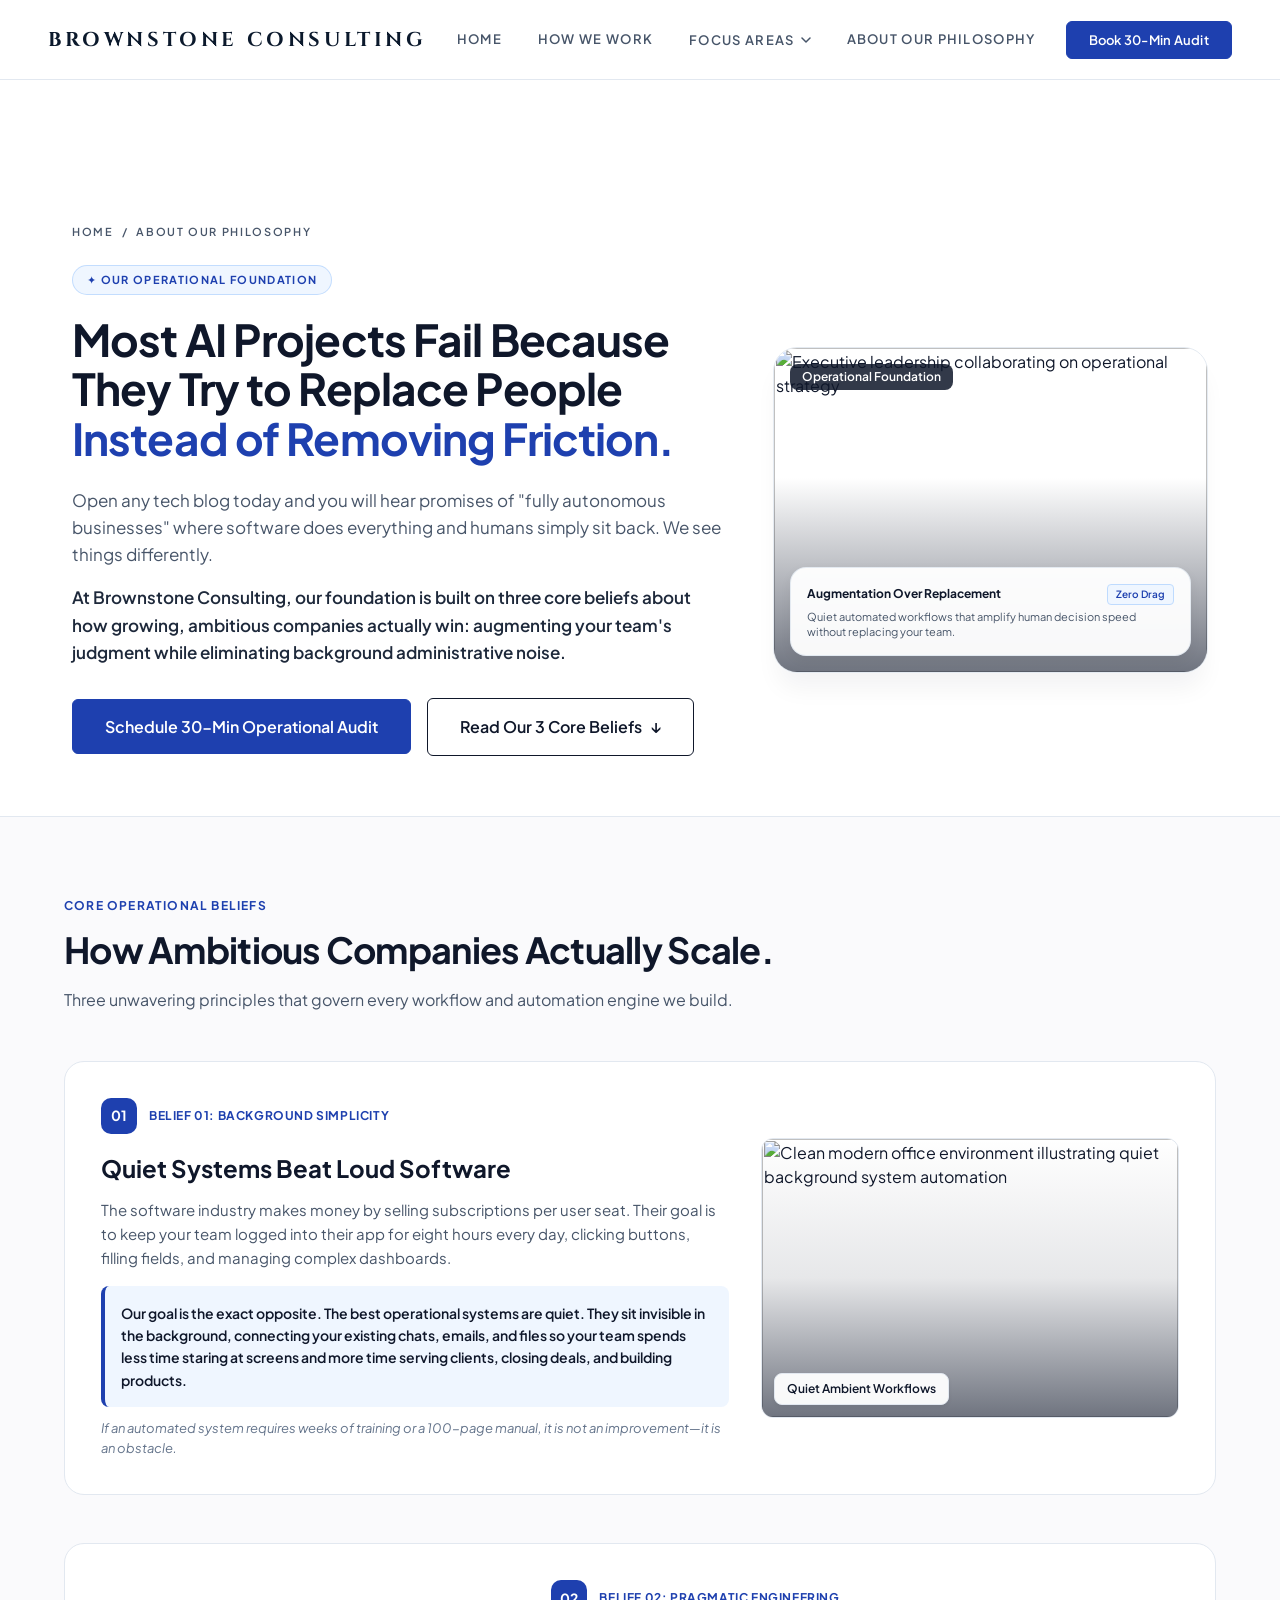
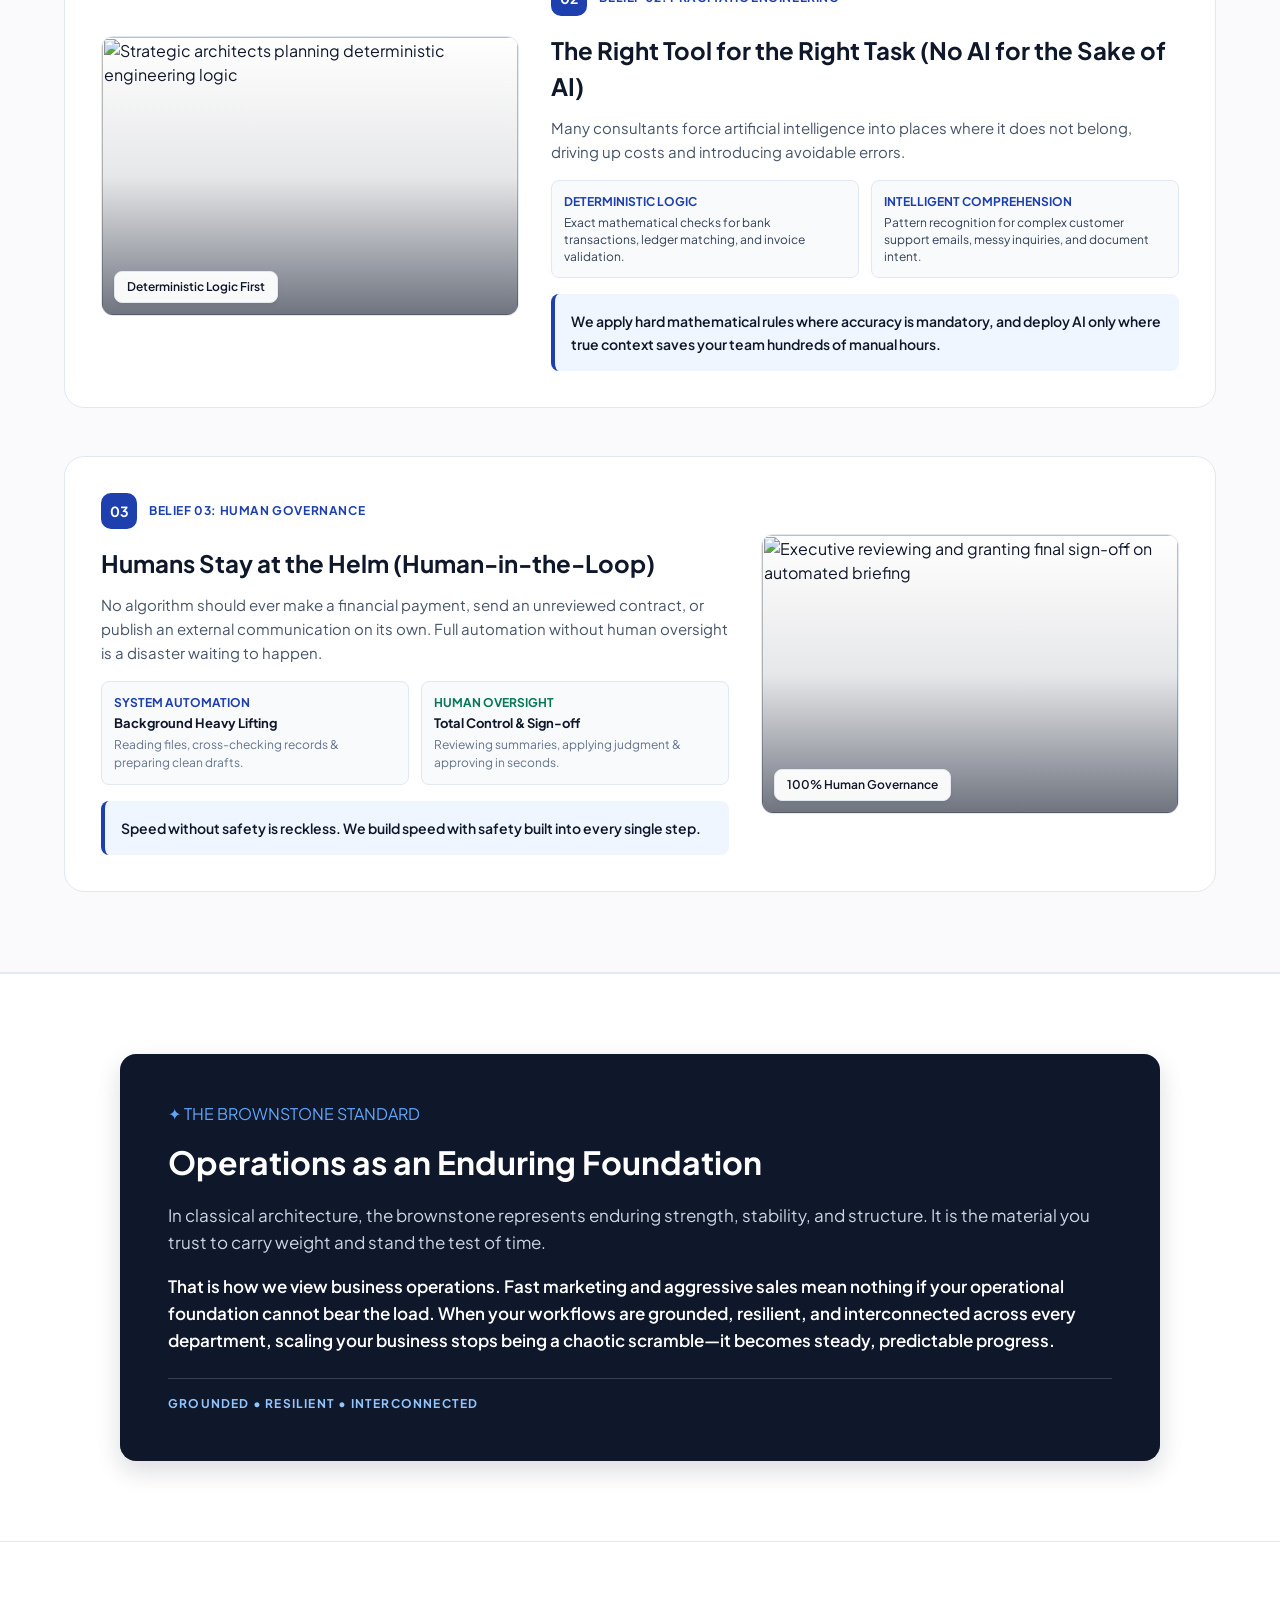
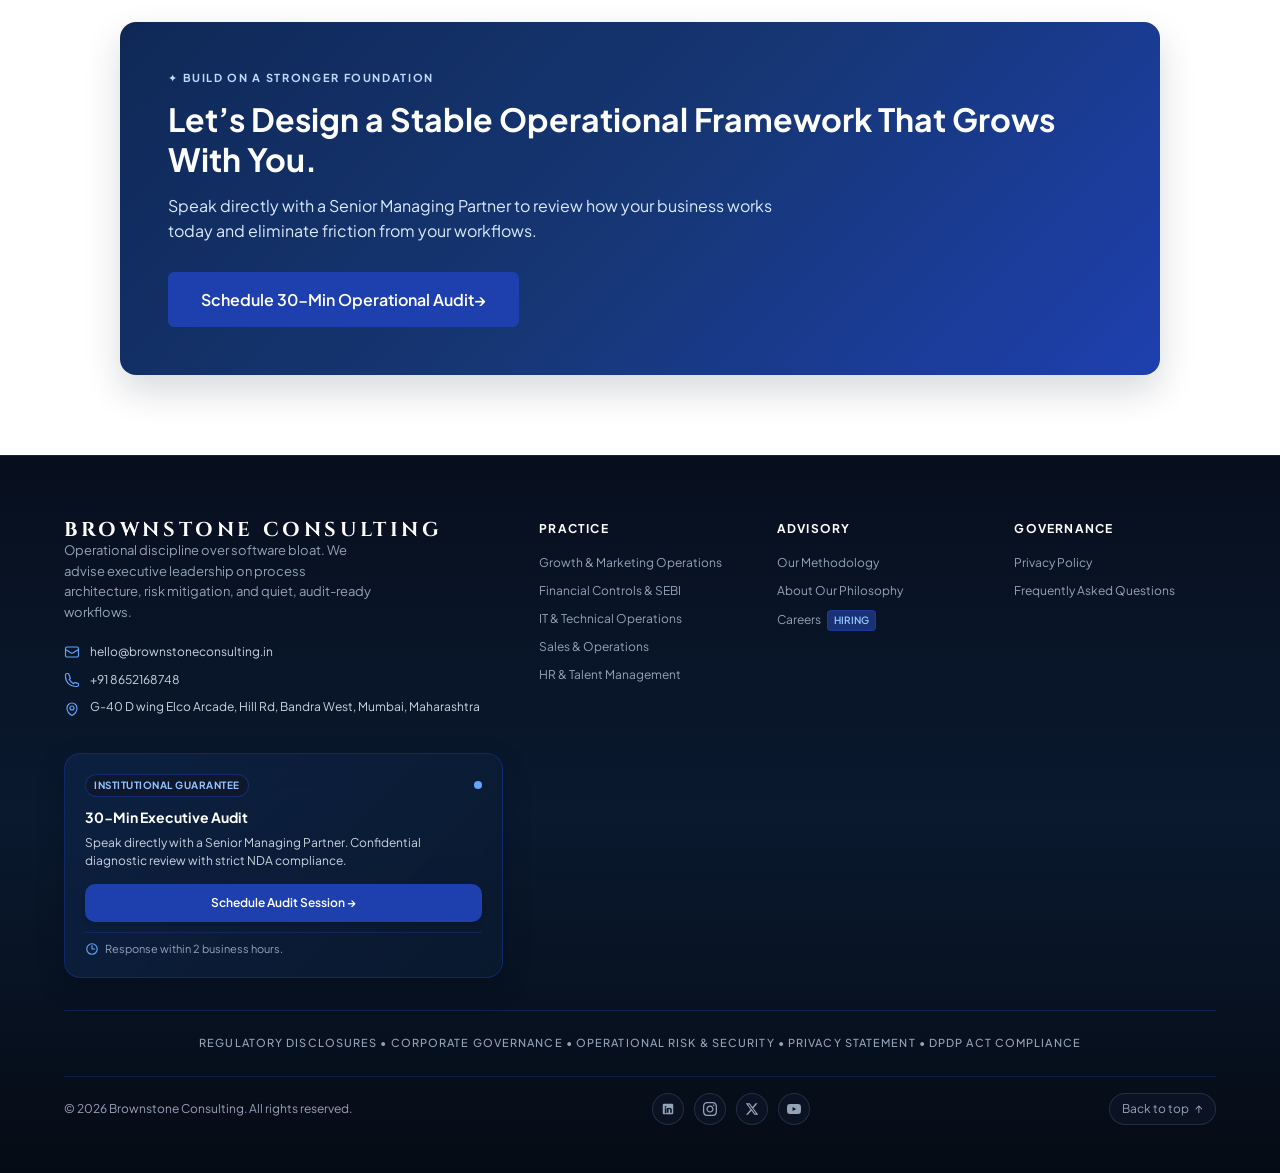
==== commit 5cfff0c8: "Add permalink to about.html" ====
--- a/about.html
+++ b/about.html
@@ -1,3 +1,6 @@
+---
+permalink: /about/
+---
 <!DOCTYPE html>
 <html lang="en">
 
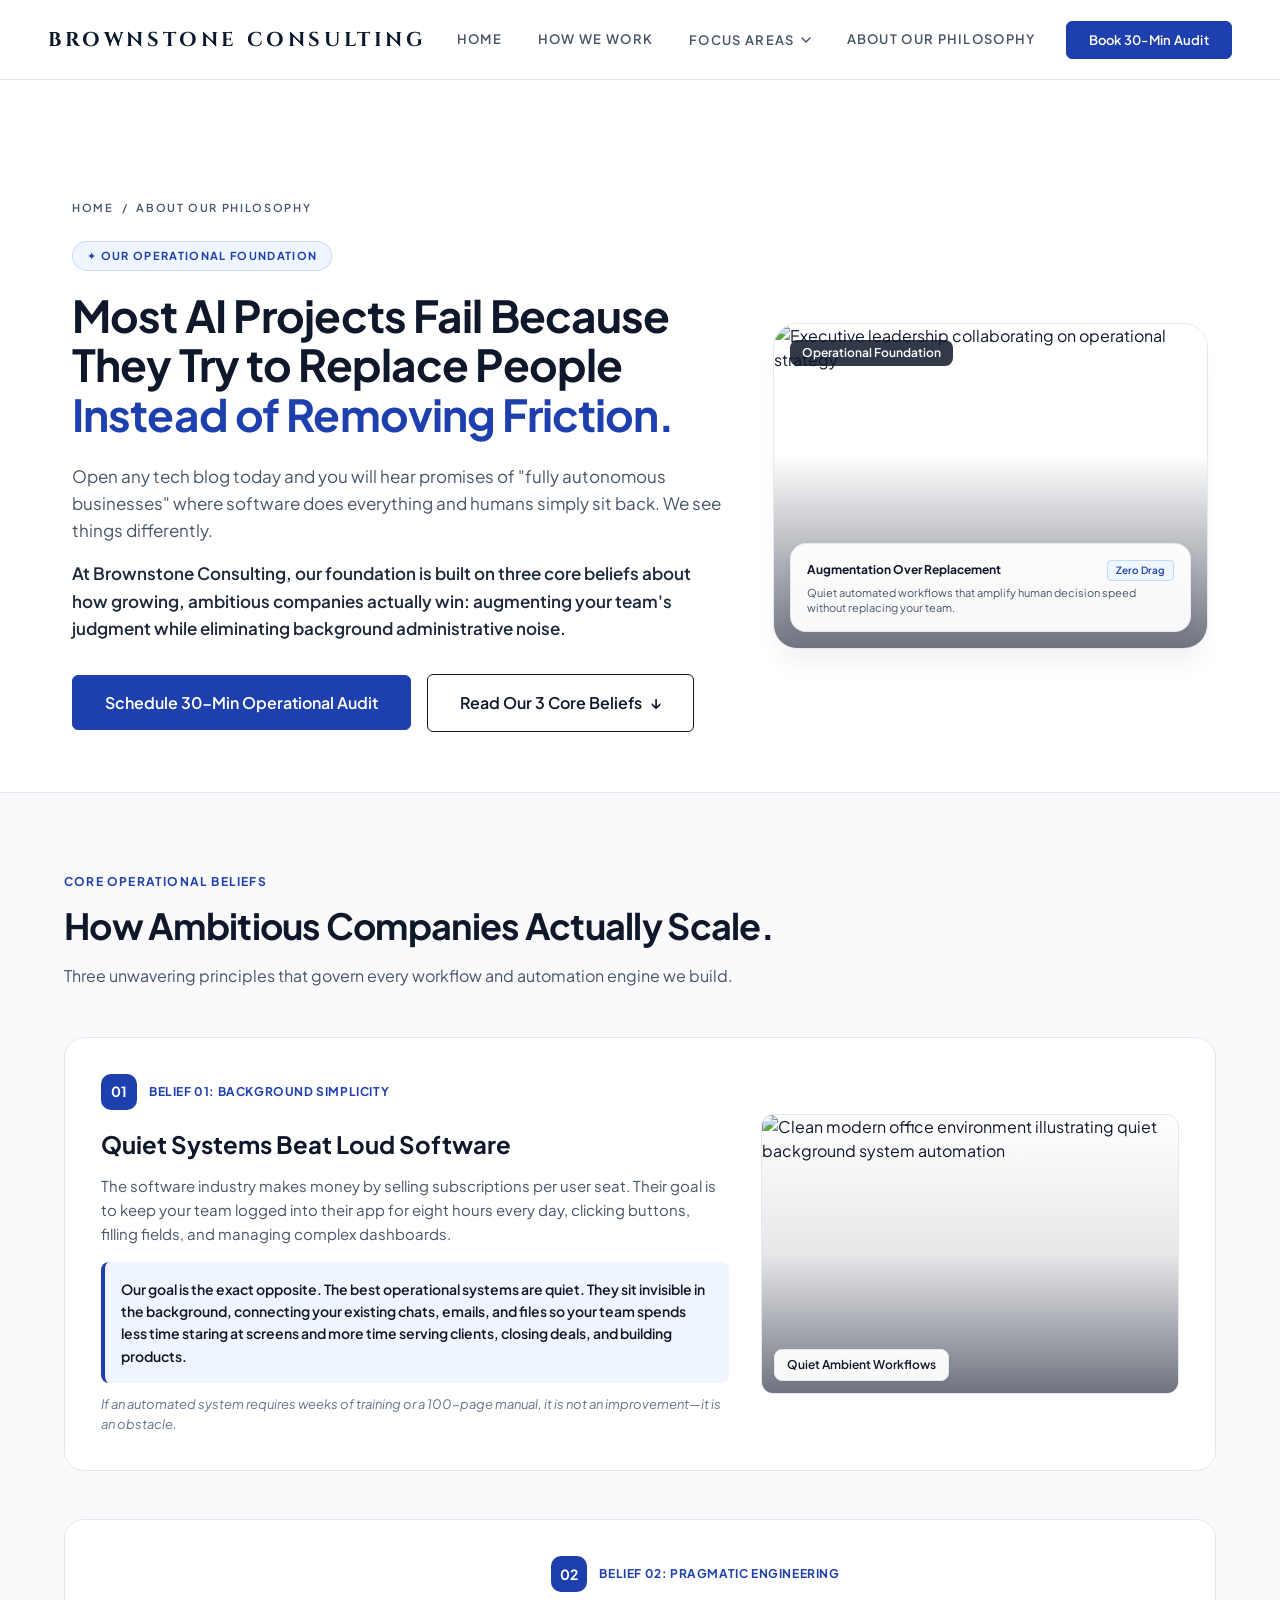
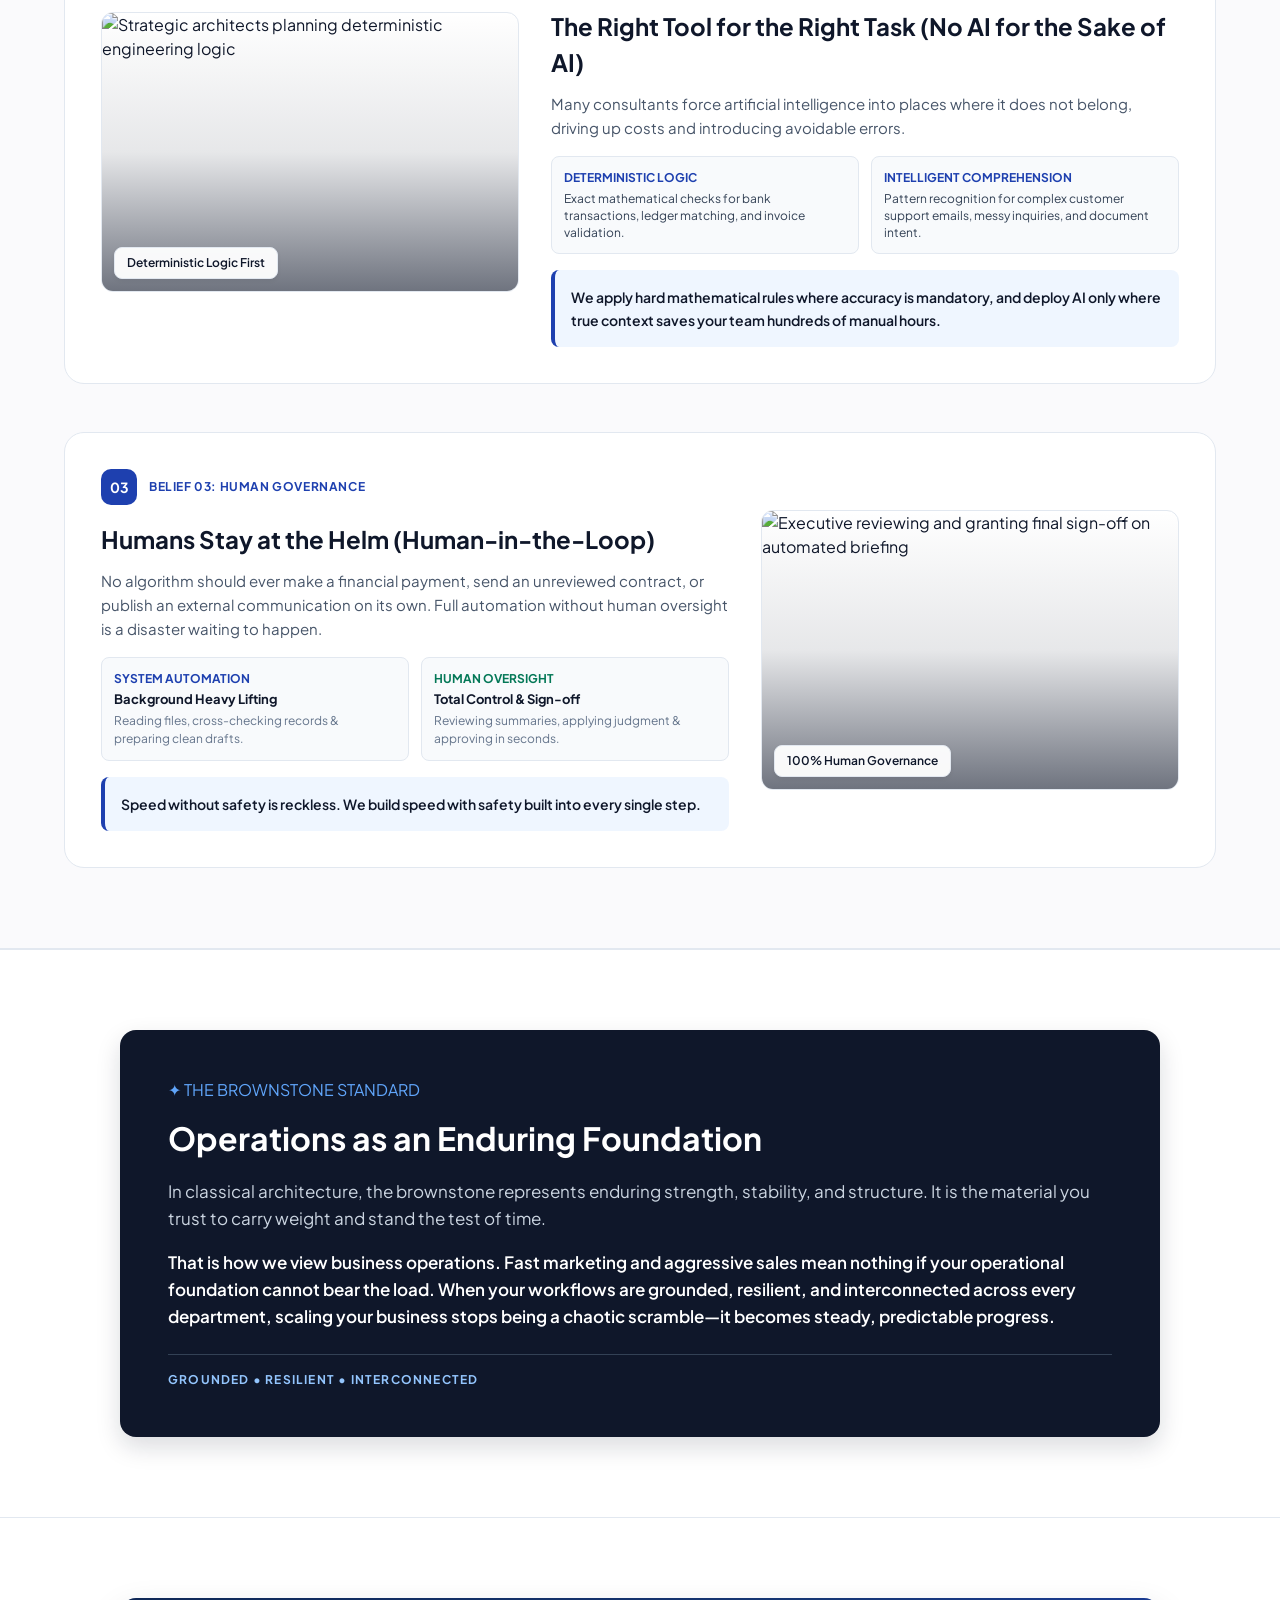
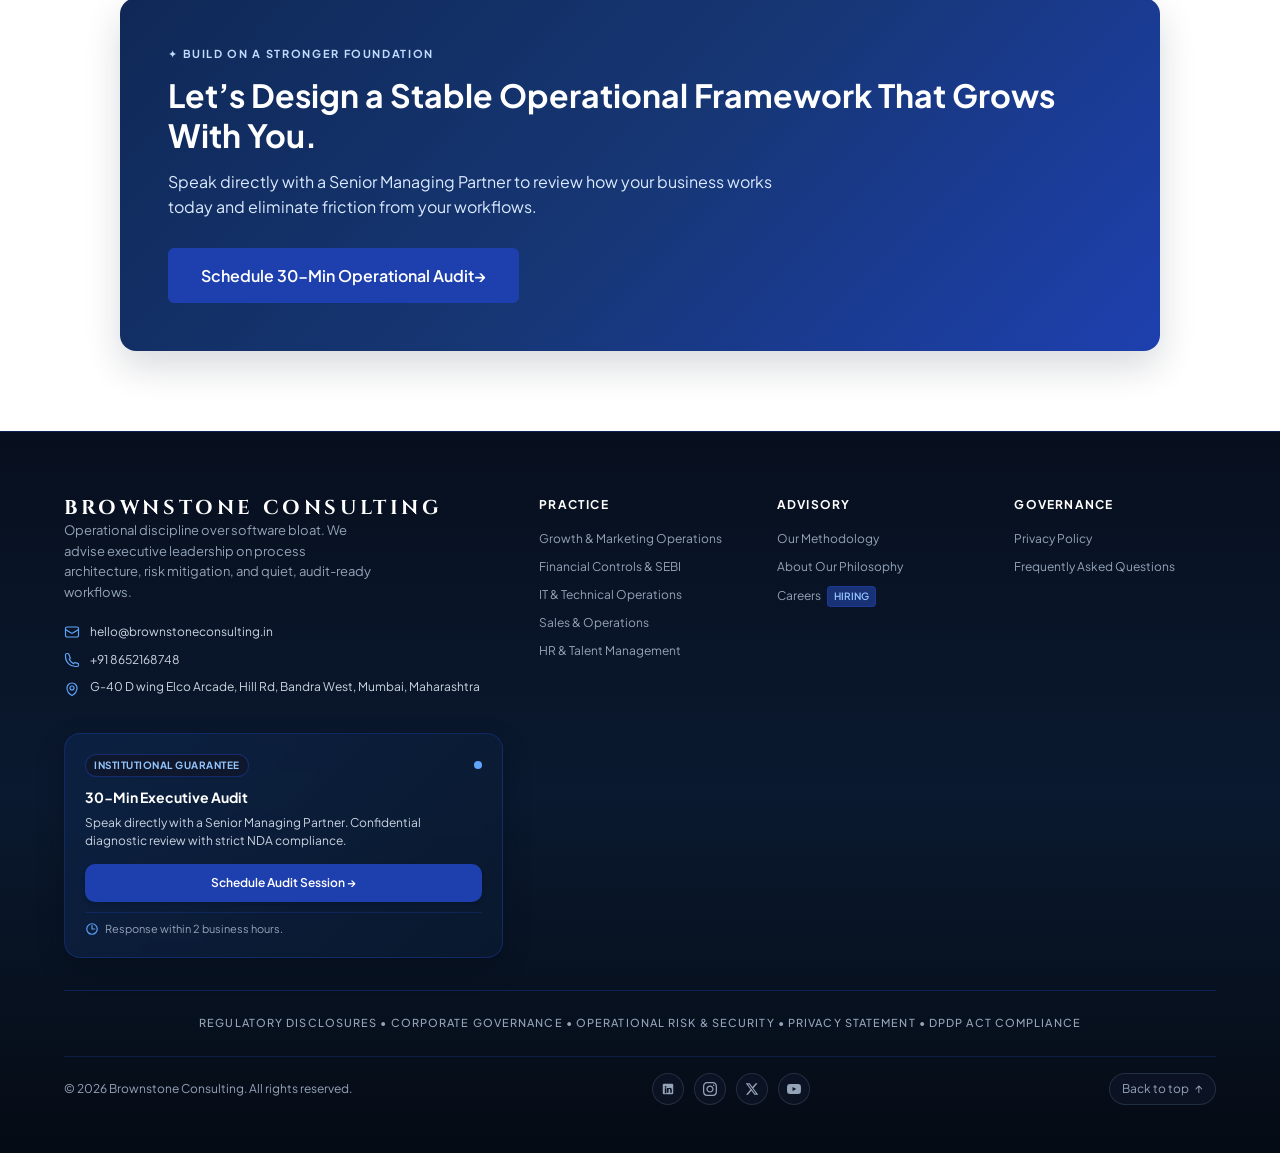
==== commit 7a51b7c8: "Update about.html" ====
--- a/about.html
+++ b/about.html
@@ -1,6 +1,3 @@
----
-permalink: /about/
----
 <!DOCTYPE html>
 <html lang="en">
 
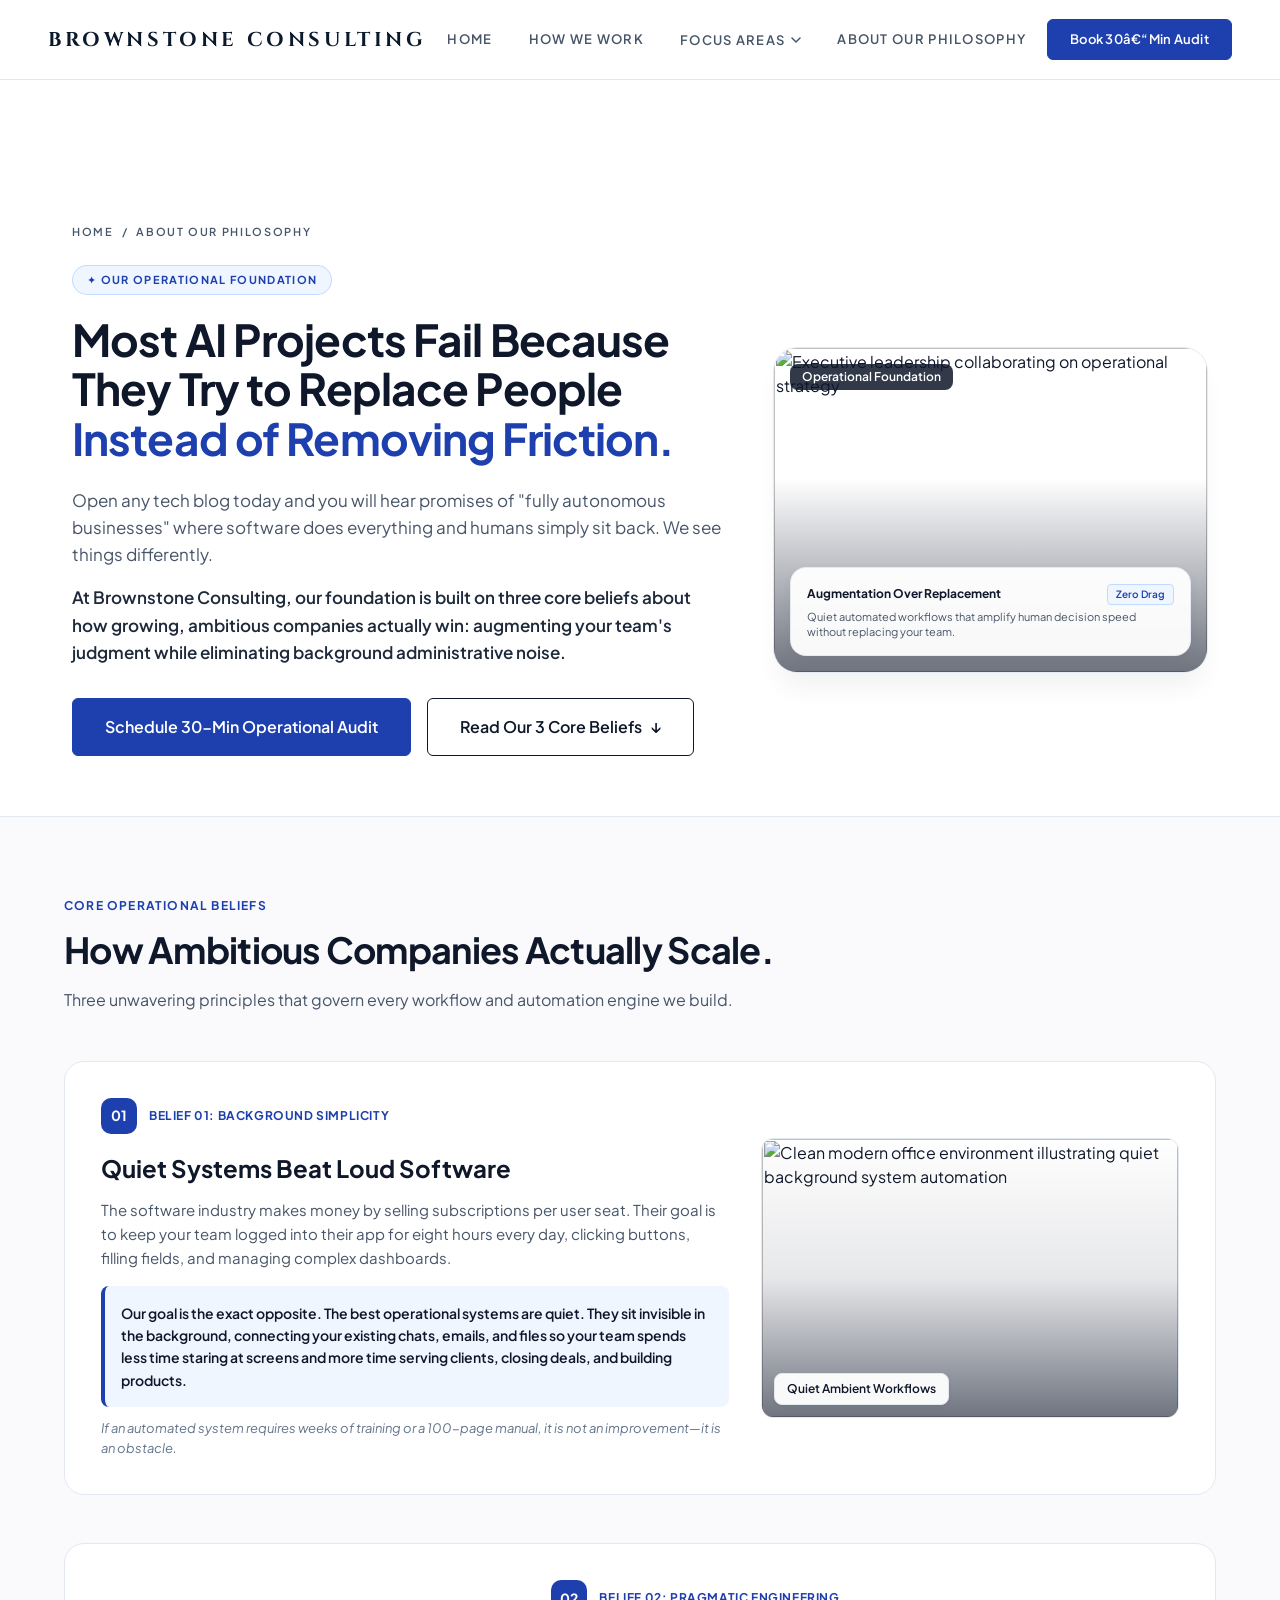
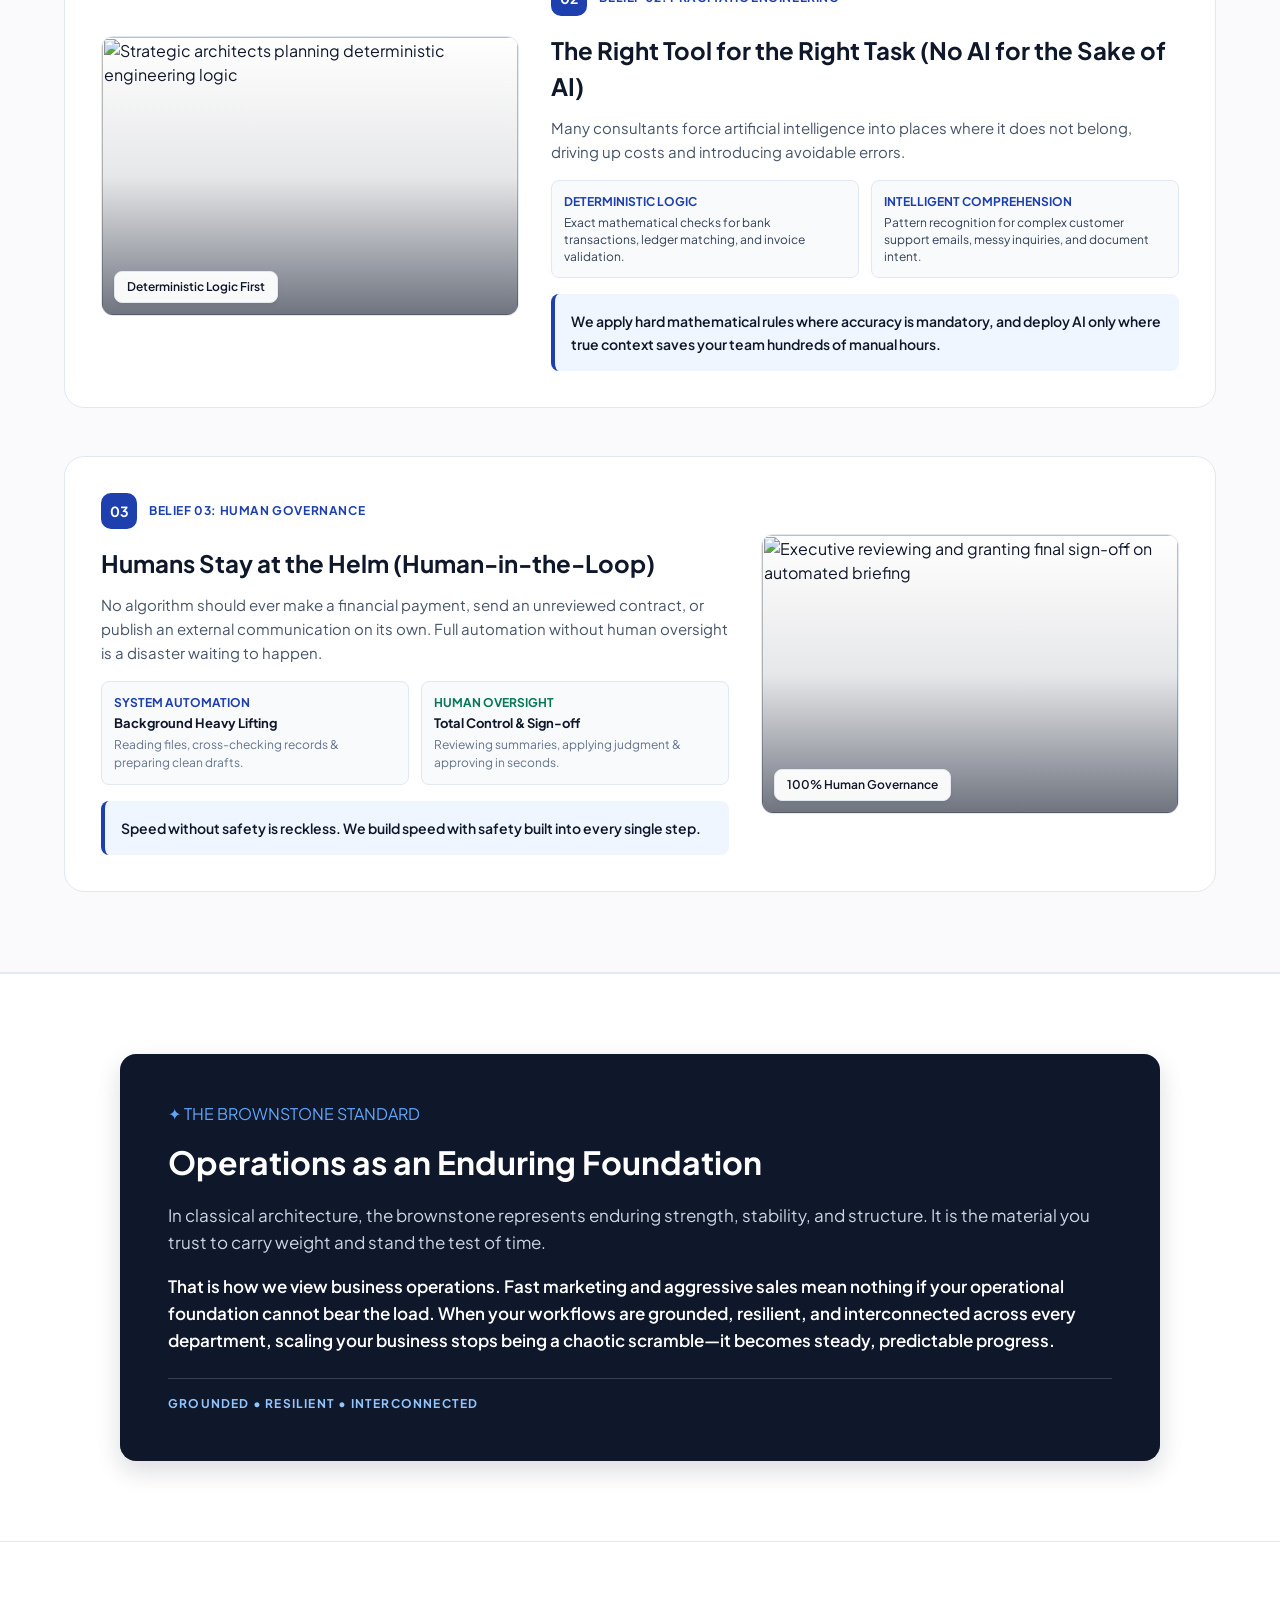
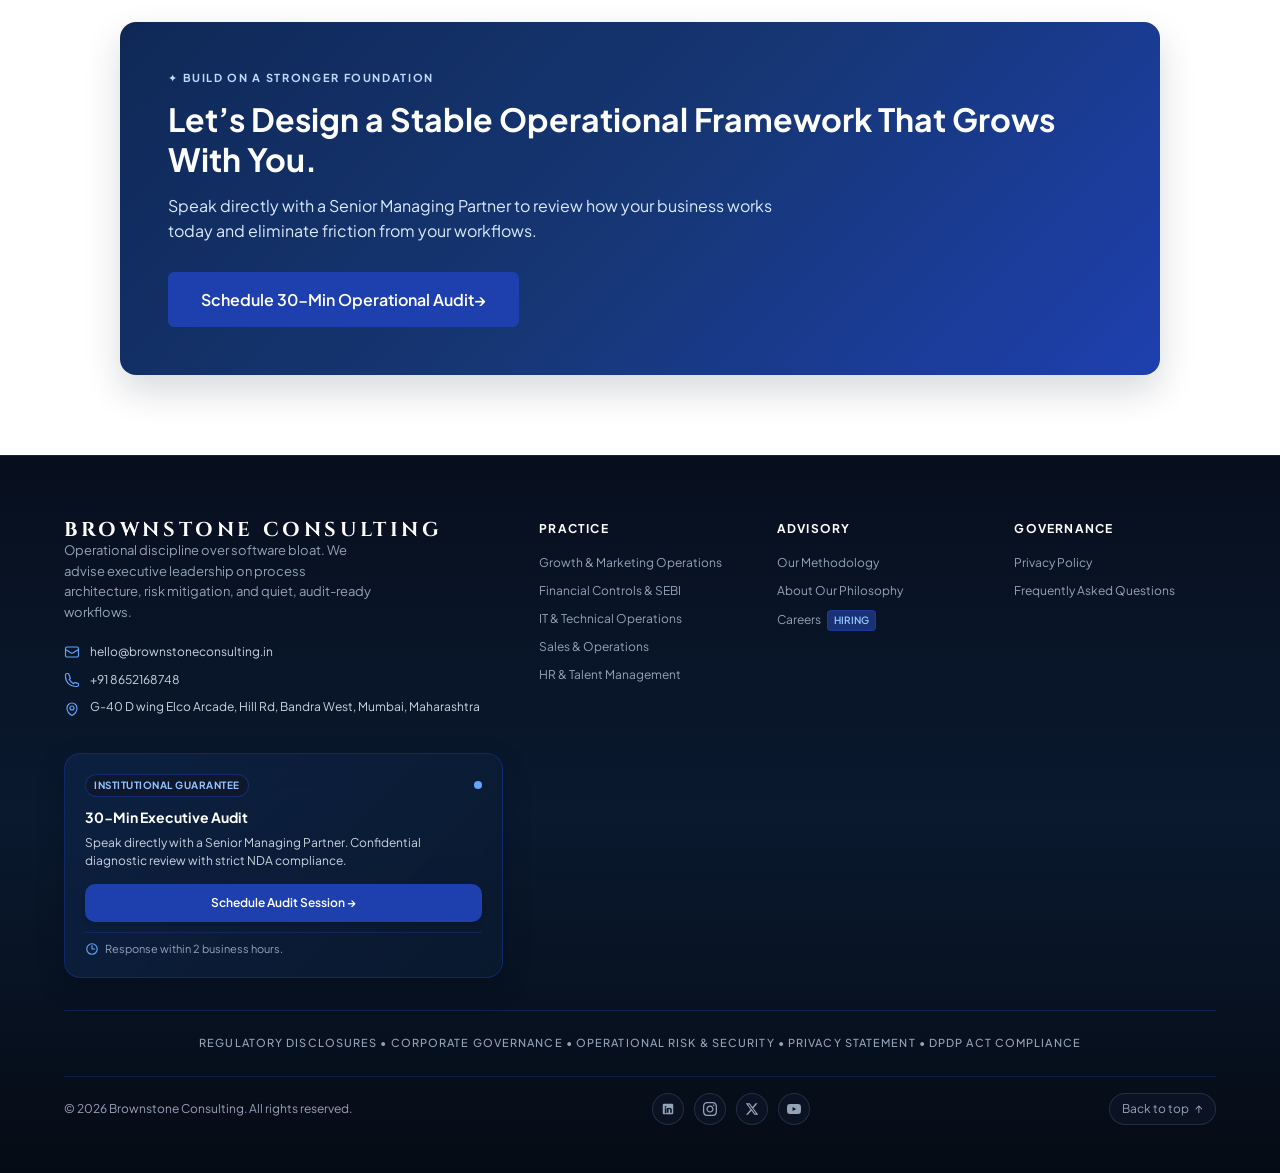
==== commit a3698150: "Add files via upload" ====
--- a/about.html
+++ b/about.html
@@ -1,3 +1,6 @@
+﻿---
+permalink: /about/
+---
 <!DOCTYPE html>
 <html lang="en">
 
@@ -19,7 +22,7 @@
       }
     </style>
 
-    <link rel="stylesheet" href="style.css">
+    <link rel="stylesheet" href="/style.css">
 </head>
 
 <body>
@@ -27,7 +30,7 @@
     <!-- ─── 1. Header Navigation Bar (Fixed Top) ─── -->
     <header class="site-header" id="site-header">
         <div class="header-container">
-            <a href="index.html" class="inline-block select-none py-1 hover:opacity-95 transition-opacity" style="text-decoration: none !important;">
+            <a href="/" class="inline-block select-none py-1 hover:opacity-95 transition-opacity" style="text-decoration: none !important;">
               <span style="
                 font-family: 'Cinzel', 'Times New Roman', Georgia, serif;
                 font-size: 20px;
@@ -44,8 +47,8 @@
             </a>
 
             <nav class="center-nav" aria-label="Primary Navigation">
-                <a href="index.html#hero" class="nav-item">HOME</a>
-                <a href="index.html#methodology" class="nav-item">HOW WE WORK</a>
+                <a href="/" class="nav-item">HOME</a>
+                <a href="/#methodology" class="nav-item">HOW WE WORK</a>
 
                 <!-- Focus Areas Interactive Dropdown -->
                 <div class="nav-dropdown-wrapper" id="focus-areas-dropdown">
@@ -59,7 +62,7 @@
                     <div class="nav-dropdown-menu" role="menu">
                         <div class="dropdown-header font-mono">FUNCTIONAL DEPARTMENT SPECIALIZATIONS</div>
 
-                        <a href="sales-operations.html" class="dropdown-item" role="menuitem" id="nav-sales-ops">
+                        <a href="/sales-operations/" class="dropdown-item" role="menuitem" id="nav-sales-ops">
                             <div class="item-text-block">
                                 <div class="item-title">Sales &amp; Operations (S&amp;OP)</div>
                                 <div class="item-desc">Autonomous lead triage, real-time inventory validation &amp; 1-click CRM sync</div>
@@ -67,7 +70,7 @@
                             <span class="item-arrow">→</span>
                         </a>
 
-                        <a href="it-operations.html" class="dropdown-item" role="menuitem" id="nav-it-ops">
+                        <a href="/it-operations/" class="dropdown-item" role="menuitem" id="nav-it-ops">
                             <div class="item-text-block">
                                 <div class="item-title">IT &amp; Technical Operations</div>
                                 <div class="item-desc">Self-resolving access requests, ticket triage &amp; human-supervised serverless fixes</div>
@@ -75,7 +78,7 @@
                             <span class="item-arrow">→</span>
                         </a>
 
-                        <a href="finance-compliance.html" class="dropdown-item" role="menuitem"
+                        <a href="/finance-compliance/" class="dropdown-item" role="menuitem"
                             id="nav-finance-compliance">
                             <div class="item-text-block">
                                 <div class="item-title">Finance &amp; Compliance</div>
@@ -84,7 +87,7 @@
                             <span class="item-arrow">→</span>
                         </a>
 
-                        <a href="growth-marketing.html" class="dropdown-item" role="menuitem"
+                        <a href="/growth-marketing/" class="dropdown-item" role="menuitem"
                             id="nav-growth-marketing">
                             <div class="item-text-block">
                                 <div class="item-title">Growth &amp; Marketing Operations</div>
@@ -93,7 +96,7 @@
                             <span class="item-arrow">→</span>
                         </a>
 
-                        <a href="hr-talent.html" class="dropdown-item" role="menuitem" id="nav-hr-talent">
+                        <a href="/hr-talent/" class="dropdown-item" role="menuitem" id="nav-hr-talent">
                             <div class="item-text-block">
                                 <div class="item-title">HR &amp; Talent Management</div>
                                 <div class="item-desc">Top 5% resume match scoring, calendar scheduling &amp; 24/7 internal policy assistant</div>
@@ -103,12 +106,12 @@
                     </div>
                 </div>
 
-                <a href="philosophy.html" class="nav-item text-blue font-bold">ABOUT OUR PHILOSOPHY</a>
+                <a href="/philosophy/" class="nav-item text-blue font-bold">ABOUT OUR PHILOSOPHY</a>
             </nav>
 
             <div class="header-actions">
-                <button class="btn btn-pill-blue" id="header-audit-btn" data-modal-target="audit-modal">Book 30-Min Audit</button>
-                <button class="mobile-toggle" id="mobile-toggle" aria-label="Toggle Menu" aria-expanded="false">
+                <a href="/#audit" class="btn btn-pill-blue" style="text-decoration: none; display: inline-flex; align-items: center; justify-content: center;">Book 30â€“Min Audit</a>
+                <button class="mobile-toggle" id="mobile-menu-btn" data-drawer-target="mobile-drawer" aria-label="Toggle Menu" aria-expanded="false">
                     <span></span>
                     <span></span>
                     <span></span>
@@ -124,35 +127,35 @@
             <button class="drawer-close" id="drawer-close" aria-label="Close menu">&times;</button>
         </div>
         <nav class="mobile-nav" aria-label="Mobile Navigation">
-            <a href="index.html#hero" class="mobile-nav-item">HOME</a>
-            <a href="index.html#methodology" class="mobile-nav-item">HOW WE WORK</a>
+            <a href="/" class="mobile-nav-item">HOME</a>
+            <a href="/#methodology" class="mobile-nav-item">HOW WE WORK</a>
             <div class="mobile-nav-group">
                 <div class="mobile-group-title font-mono">FUNCTIONAL SPECIALIZATIONS</div>
-                <a href="sales-operations.html" class="mobile-nav-subitem">
+                <a href="/sales-operations/" class="mobile-nav-subitem">
                     <span class="subitem-title">Sales &amp; Operations (S&amp;OP)</span>
                     <span class="subitem-desc">Autonomous lead triage, real-time inventory validation &amp; 1-click CRM sync</span>
                 </a>
-                <a href="it-operations.html" class="mobile-nav-subitem">
+                <a href="/it-operations/" class="mobile-nav-subitem">
                     <span class="subitem-title">IT &amp; Technical Operations</span>
                     <span class="subitem-desc">Self-resolving access requests, ticket triage &amp; human-supervised serverless fixes</span>
                 </a>
-                <a href="finance-compliance.html" class="mobile-nav-subitem">
+                <a href="/finance-compliance/" class="mobile-nav-subitem">
                     <span class="subitem-title">Finance &amp; Compliance</span>
                     <span class="subitem-desc">Continuous SEBI audit readiness, invoice matching &amp; automated approval controls</span>
                 </a>
-                <a href="growth-marketing.html" class="mobile-nav-subitem">
+                <a href="/growth-marketing/" class="mobile-nav-subitem">
                     <span class="subitem-title">Growth &amp; Marketing Operations</span>
                     <span class="subitem-desc">Direct client acquisition &amp; automated WhatsApp triage using your daily tools</span>
                 </a>
-                <a href="hr-talent.html" class="mobile-nav-subitem">
+                <a href="/hr-talent/" class="mobile-nav-subitem">
                     <span class="subitem-title">HR &amp; Talent Management</span>
                     <span class="subitem-desc">Top 5% resume match scoring, calendar scheduling &amp; 24/7 internal policy assistant</span>
                 </a>
             </div>
-            <a href="philosophy.html" class="mobile-nav-item text-blue font-bold">ABOUT OUR PHILOSOPHY</a>
+            <a href="/philosophy/" class="mobile-nav-item text-blue font-bold">ABOUT OUR PHILOSOPHY</a>
         </nav>
         <div class="drawer-footer">
-            <button class="btn btn-pill-blue btn-full" data-modal-target="audit-modal">Book 30-Min Audit</button>
+            <a href="/#audit" class="btn btn-pill-blue btn-full" style="text-decoration: none; display: inline-flex; align-items: center; justify-content: center;">Book 30â€“Min Audit</a>
         </div>
     </div>
 
@@ -163,7 +166,7 @@
         <section class="sop-hero-section" style="padding-top: 120px; padding-bottom: 60px;">
             <div class="sop-container" style="max-width: 1200px; margin: 0 auto; padding: 0 24px;">
                 <div class="breadcrumb-trail font-sans" style="margin-bottom: 24px;">
-                    <a href="index.html">HOME</a> <span>/</span>
+                    <a href="/">HOME</a> <span>/</span>
                     <span class="text-blue">ABOUT OUR PHILOSOPHY</span>
                 </div>
 
@@ -186,7 +189,7 @@
                         </p>
 
                         <div class="sop-actions" style="display: flex; flex-wrap: wrap; gap: 16px;">
-                            <button class="btn btn-solid-blue" data-modal-target="audit-modal">Schedule 30-Min Operational Audit</button>
+                            <a href="/#audit" class="btn btn-solid-blue" style="text-decoration: none; display: inline-flex; align-items: center; justify-content: center;">Schedule 30-Min Operational Audit</a>
                             <a href="#pillars" class="btn btn-outline-dark" style="text-decoration: none;">Read Our 3 Core Beliefs <span class="arrow-down">↓</span></a>
                         </div>
                     </div>
@@ -374,7 +377,7 @@
             <div style="display: grid; grid-template-columns: repeat(auto-fit, minmax(180px, 1fr)); gap: 36px;" class="footer-grid">
                 <!-- Column 1: Brand & Direct Outreach (Span 2) -->
                 <div style="grid-column: span 2;">
-                    <a href="index.html" class="inline-block select-none mb-3 hover:opacity-95 transition-opacity" style="text-decoration: none !important; display: block;">
+                    <a href="/" class="inline-block select-none mb-3 hover:opacity-95 transition-opacity" style="text-decoration: none !important; display: block;">
                       <span style="
                         font-family: 'Cinzel', 'Times New Roman', Georgia, serif !important;
                         font-size: 20px !important;
@@ -412,11 +415,11 @@
                 <div>
                     <h3 style="font-size: 12px; font-weight: 700; color: #FFFFFF; letter-spacing: 0.1em; text-transform: uppercase; margin-bottom: 16px;">PRACTICE</h3>
                     <ul style="list-style: none; padding: 0; margin: 0; display: flex; flex-direction: column; gap: 10px; font-size: 12px;">
-                        <li><a href="growth-marketing.html" style="color: #94A3B8; text-decoration: none;">Growth &amp; Marketing Operations</a></li>
-                        <li><a href="finance-compliance.html" style="color: #94A3B8; text-decoration: none;">Financial Controls &amp; SEBI</a></li>
-                        <li><a href="it-operations.html" style="color: #94A3B8; text-decoration: none;">IT &amp; Technical Operations</a></li>
-                        <li><a href="sales-operations.html" style="color: #94A3B8; text-decoration: none;">Sales &amp; Operations</a></li>
-                        <li><a href="hr-talent.html" style="color: #94A3B8; text-decoration: none;">HR &amp; Talent Management</a></li>
+                        <li><a href="/growth-marketing/" style="color: #94A3B8; text-decoration: none;">Growth &amp; Marketing Operations</a></li>
+                        <li><a href="/finance-compliance/" style="color: #94A3B8; text-decoration: none;">Financial Controls &amp; SEBI</a></li>
+                        <li><a href="/it-operations/" style="color: #94A3B8; text-decoration: none;">IT &amp; Technical Operations</a></li>
+                        <li><a href="/sales-operations/" style="color: #94A3B8; text-decoration: none;">Sales &amp; Operations</a></li>
+                        <li><a href="/hr-talent/" style="color: #94A3B8; text-decoration: none;">HR &amp; Talent Management</a></li>
                     </ul>
                 </div>
 
@@ -424,9 +427,9 @@
                 <div>
                     <h3 style="font-size: 12px; font-weight: 700; color: #FFFFFF; letter-spacing: 0.1em; text-transform: uppercase; margin-bottom: 16px;">ADVISORY</h3>
                     <ul style="list-style: none; padding: 0; margin: 0; display: flex; flex-direction: column; gap: 10px; font-size: 12px;">
-                        <li><a href="index.html#methodology" style="color: #94A3B8; text-decoration: none;">Our Methodology</a></li>
-                        <li><a href="philosophy.html" style="color: #94A3B8; text-decoration: none;">About Our Philosophy</a></li>
-                        <li><a href="careers.html" style="color: #94A3B8; text-decoration: none; display: inline-flex; align-items: center;">Careers <span style="margin-left: 6px; padding: 2px 6px; font-size: 10px; font-weight: 600; color: #93C5FD; background: rgba(30,58,138,0.8); border: 1px solid rgba(30,64,175,0.6); border-radius: 4px;">HIRING</span></a></li>
+                        <li><a href="/#methodology" style="color: #94A3B8; text-decoration: none;">Our Methodology</a></li>
+                        <li><a href="/philosophy/" style="color: #94A3B8; text-decoration: none;">About Our Philosophy</a></li>
+                        <li><a href="/careers/" style="color: #94A3B8; text-decoration: none; display: inline-flex; align-items: center;">Careers <span style="margin-left: 6px; padding: 2px 6px; font-size: 10px; font-weight: 600; color: #93C5FD; background: rgba(30,58,138,0.8); border: 1px solid rgba(30,64,175,0.6); border-radius: 4px;">HIRING</span></a></li>
                     </ul>
                 </div>
 
@@ -434,8 +437,8 @@
                 <div>
                     <h3 style="font-size: 12px; font-weight: 700; color: #FFFFFF; letter-spacing: 0.1em; text-transform: uppercase; margin-bottom: 16px;">GOVERNANCE</h3>
                     <ul style="list-style: none; padding: 0; margin: 0; display: flex; flex-direction: column; gap: 10px; font-size: 12px;">
-                        <li><a href="privacy.html" style="color: #94A3B8; text-decoration: none;">Privacy Policy</a></li>
-                        <li><a href="faqs.html" style="color: #94A3B8; text-decoration: none;">Frequently Asked Questions</a></li>
+                        <li><a href="/privacy/" style="color: #94A3B8; text-decoration: none;">Privacy Policy</a></li>
+                        <li><a href="/faqs/" style="color: #94A3B8; text-decoration: none;">Frequently Asked Questions</a></li>
                     </ul>
                 </div>
 
@@ -454,7 +457,7 @@
                             Speak directly with a Senior Managing Partner. Confidential diagnostic review with strict NDA compliance.
                         </p>
 
-                        <a href="index.html#audit" class="btn btn-solid-blue bg-[#1E40AF] text-white font-semibold shadow-md hover:bg-blue-700 transition-colors" style="background-color: #1E40AF !important; color: #FFFFFF !important; font-weight: 600 !important; font-size: 12px; width: 100%; justify-content: center; padding: 10px 16px; border-radius: 10px; margin-bottom: 10px; text-decoration: none; display: inline-flex; align-items: center; gap: 6px; border: none; box-shadow: 0 4px 6px -1px rgba(0, 0, 0, 0.1), 0 2px 4px -1px rgba(0, 0, 0, 0.06); cursor: pointer;">Schedule Audit Session →</a>
+                        <a href="/#audit" class="btn btn-solid-blue bg-[#1E40AF] text-white font-semibold shadow-md hover:bg-blue-700 transition-colors" style="background-color: #1E40AF !important; color: #FFFFFF !important; font-weight: 600 !important; font-size: 12px; width: 100%; justify-content: center; padding: 10px 16px; border-radius: 10px; margin-bottom: 10px; text-decoration: none; display: inline-flex; align-items: center; gap: 6px; border: none; box-shadow: 0 4px 6px -1px rgba(0, 0, 0, 0.1), 0 2px 4px -1px rgba(0, 0, 0, 0.06); cursor: pointer;">Schedule Audit Session →</a>
 
                         <div style="font-size: 11px; color: #94A3B8; display: flex; align-items: center; gap: 6px; padding-top: 8px; border-top: 1px solid rgba(30, 64, 175, 0.3);">
                             <svg width="14" height="14" fill="none" viewBox="0 0 24 24" stroke="#60A5FA" stroke-width="2"><path stroke-linecap="round" stroke-linejoin="round" d="M12 6v6h4.5m4.5 0a9 9 0 11-18 0 9 9 0 0118 0z"/></svg>
@@ -544,7 +547,7 @@
         </div>
     </div>
 
-    <script src="script.js"></script>
+    <script src="/script.js"></script>
 </body>
 
 </html>
--- a/style.css
+++ b/style.css
@@ -2948,6 +2948,18 @@
     background: #FFFFFF;
 }
 
-
-
-
+/* 7. Large Desktop, 4K & Smart TV Layout Container Constraints */
+@media (min-width: 1441px) {
+    .site-header-container,
+    .sop-container,
+    .max-w-7xl,
+    .max-w-4xl {
+        max-width: 1600px !important;
+        margin-left: auto !important;
+        margin-right: auto !important;
+    }
+}
+
+
+
+
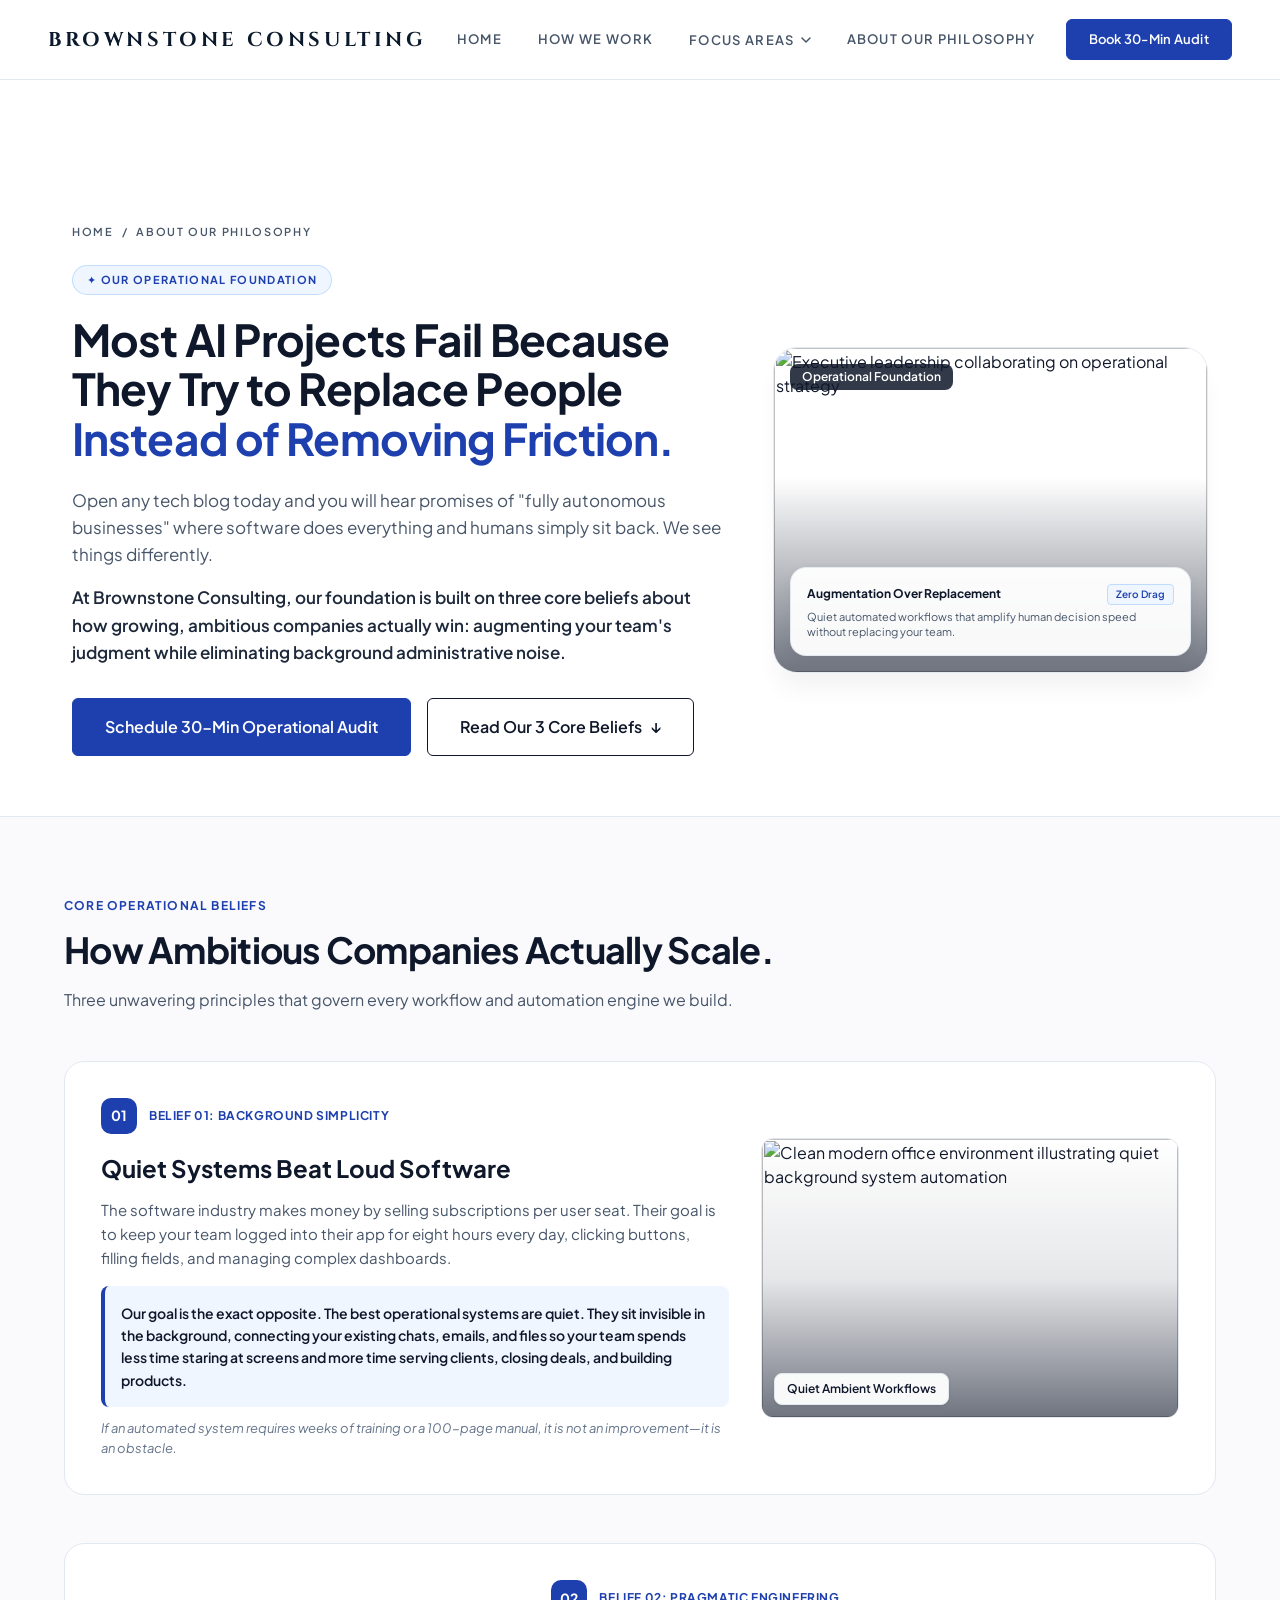
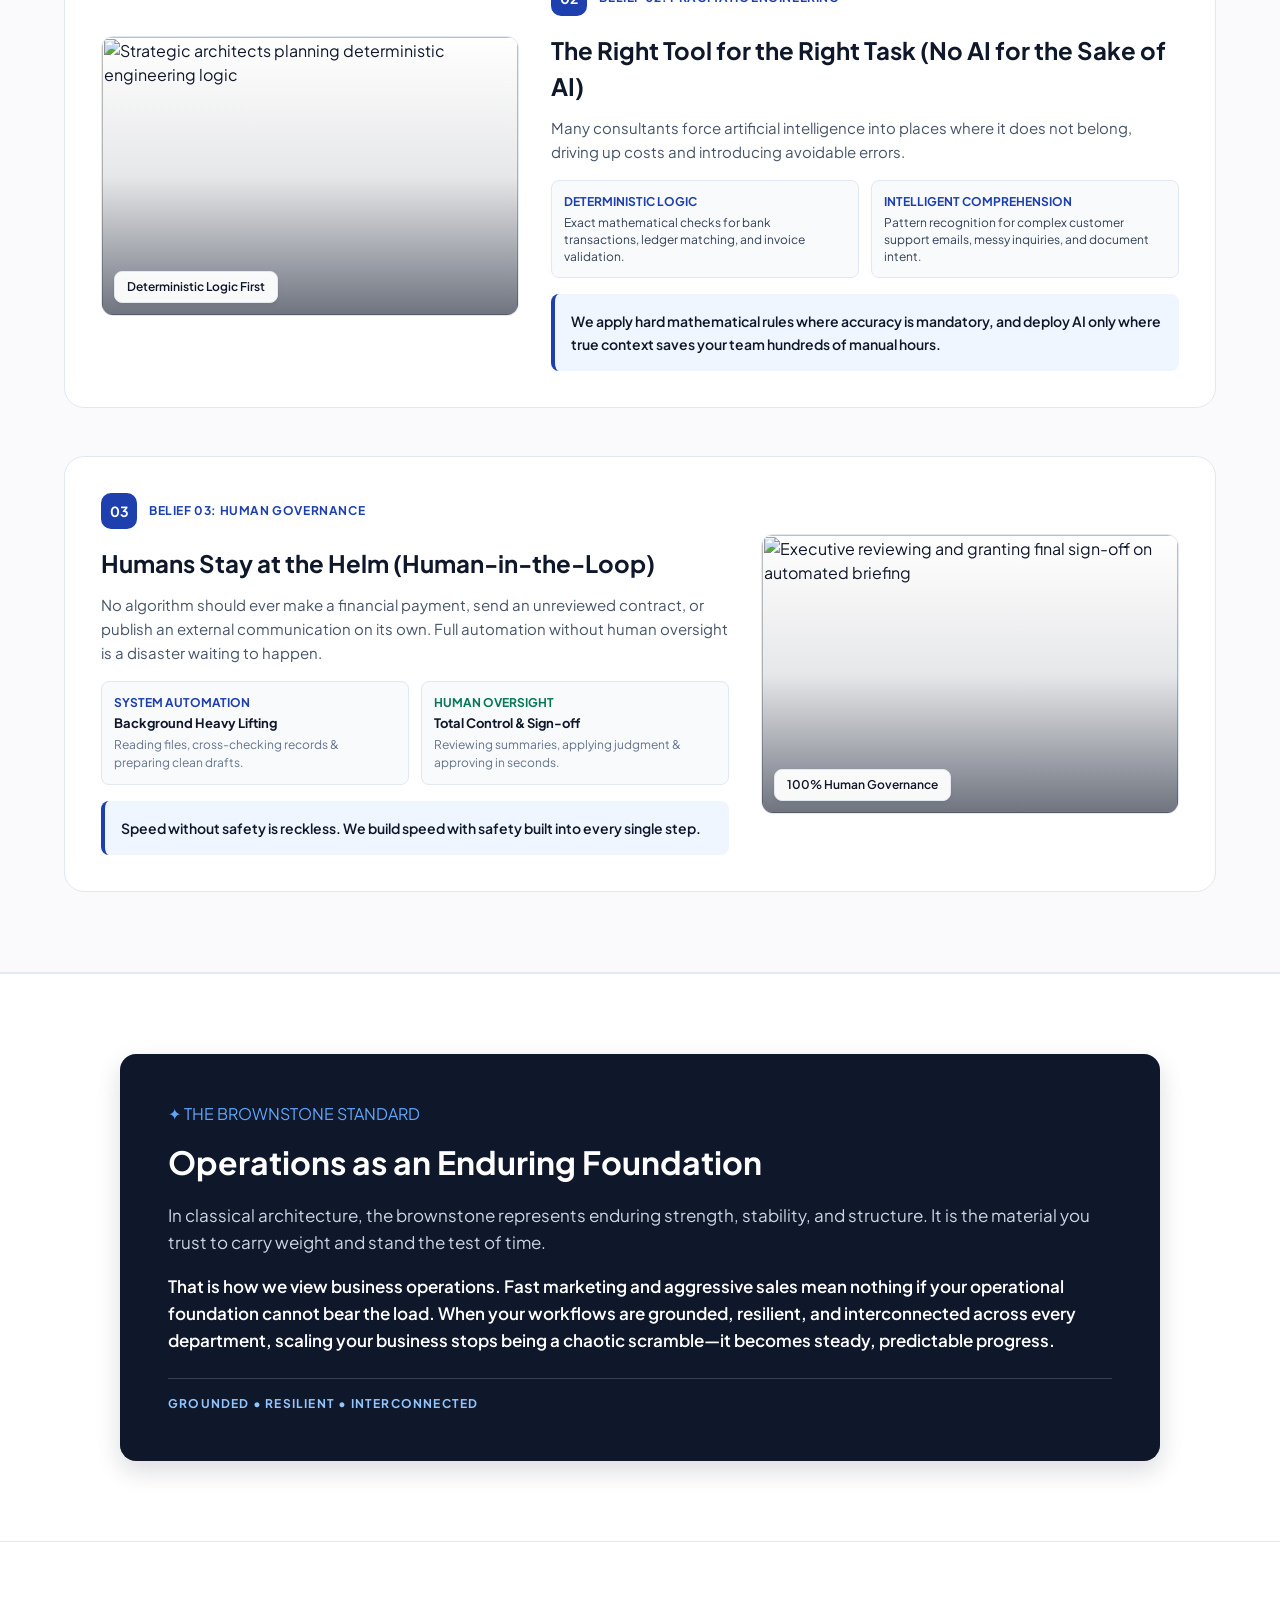
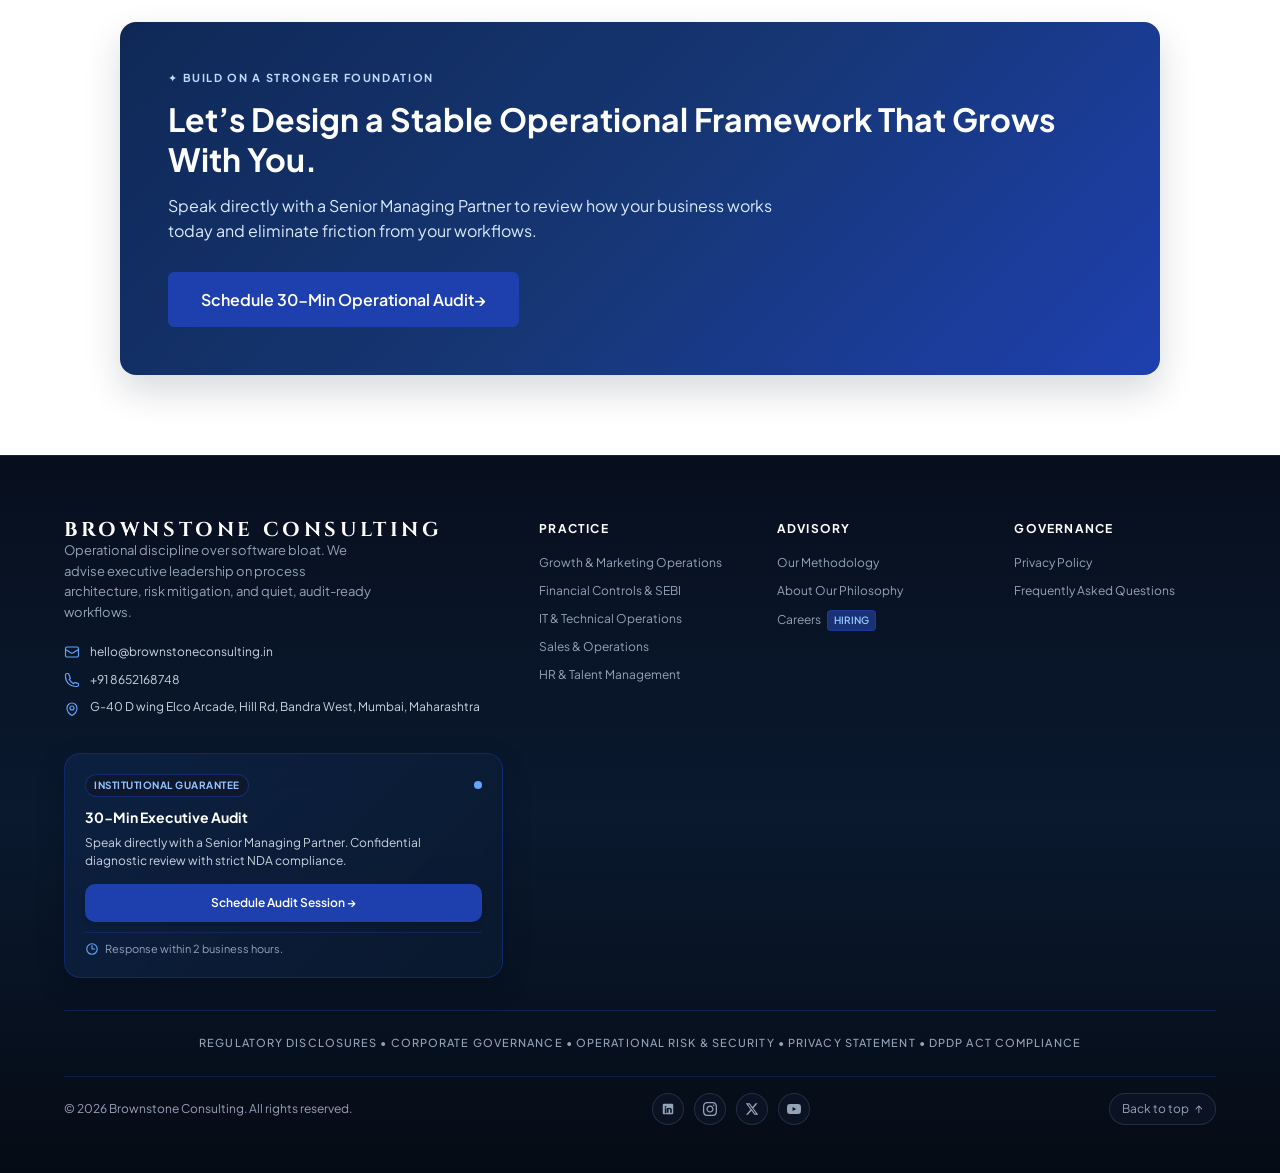
==== commit fb7852bb: "Add files via upload" ====
--- a/about.html
+++ b/about.html
@@ -1,5 +1,5 @@
-﻿---
-permalink: /about/
+---
+permalink: /philosophy/
 ---
 <!DOCTYPE html>
 <html lang="en">
@@ -110,7 +110,7 @@
             </nav>
 
             <div class="header-actions">
-                <a href="/#audit" class="btn btn-pill-blue" style="text-decoration: none; display: inline-flex; align-items: center; justify-content: center;">Book 30â€“Min Audit</a>
+                <a href="/#audit" class="btn btn-pill-blue" style="text-decoration: none; display: inline-flex; align-items: center; justify-content: center;">Book 30-Min Audit</a>
                 <button class="mobile-toggle" id="mobile-menu-btn" data-drawer-target="mobile-drawer" aria-label="Toggle Menu" aria-expanded="false">
                     <span></span>
                     <span></span>
@@ -155,7 +155,7 @@
             <a href="/philosophy/" class="mobile-nav-item text-blue font-bold">ABOUT OUR PHILOSOPHY</a>
         </nav>
         <div class="drawer-footer">
-            <a href="/#audit" class="btn btn-pill-blue btn-full" style="text-decoration: none; display: inline-flex; align-items: center; justify-content: center;">Book 30â€“Min Audit</a>
+            <a href="/#audit" class="btn btn-pill-blue btn-full" style="text-decoration: none; display: inline-flex; align-items: center; justify-content: center;">Book 30-Min Audit</a>
         </div>
     </div>
 
@@ -198,7 +198,7 @@
                     <div class="lg:col-span-5 flex justify-center items-center w-full">
                         <div class="relative w-full max-w-[480px] aspect-[4/3] rounded-3xl overflow-hidden border border-slate-200/90 shadow-xl shadow-slate-900/5 group" style="position: relative; width: 100%; max-width: 480px; aspect-ratio: 4/3; border-radius: 24px; overflow: hidden; border: 1px solid rgba(226, 232, 240, 0.9); box-shadow: 0 20px 25px -5px rgba(15, 23, 42, 0.05);">
                             <img 
-                                src="images/philosophy-foundation.jpg" 
+                                src="/images/philosophy-foundation.jpg" 
                                 onerror="this.onerror=null; this.src='https://images.unsplash.com/photo-1542744094-24638eff58bb?q=80&w=1200&auto=format&fit=crop';" 
                                 alt="Executive leadership collaborating on operational strategy" 
                                 class="w-full h-full object-cover object-center group-hover:scale-105 transition-transform duration-500"
